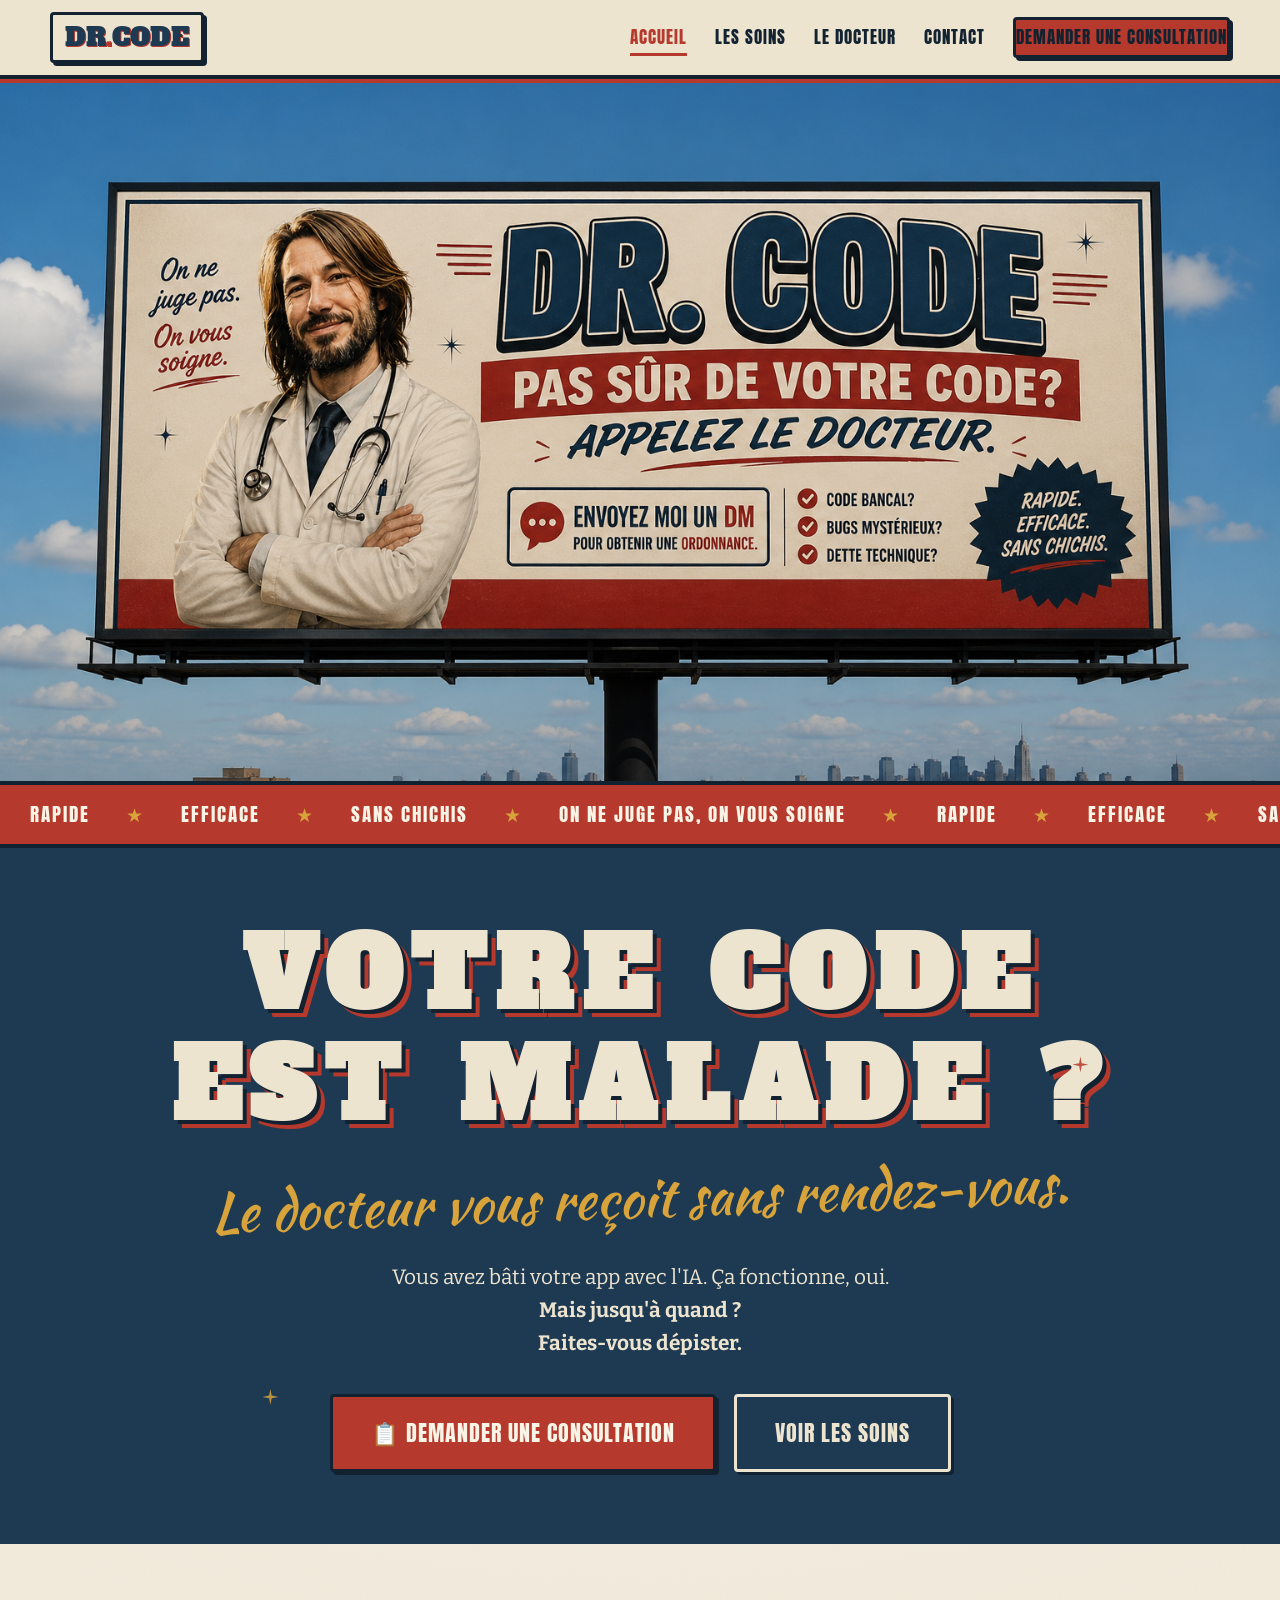
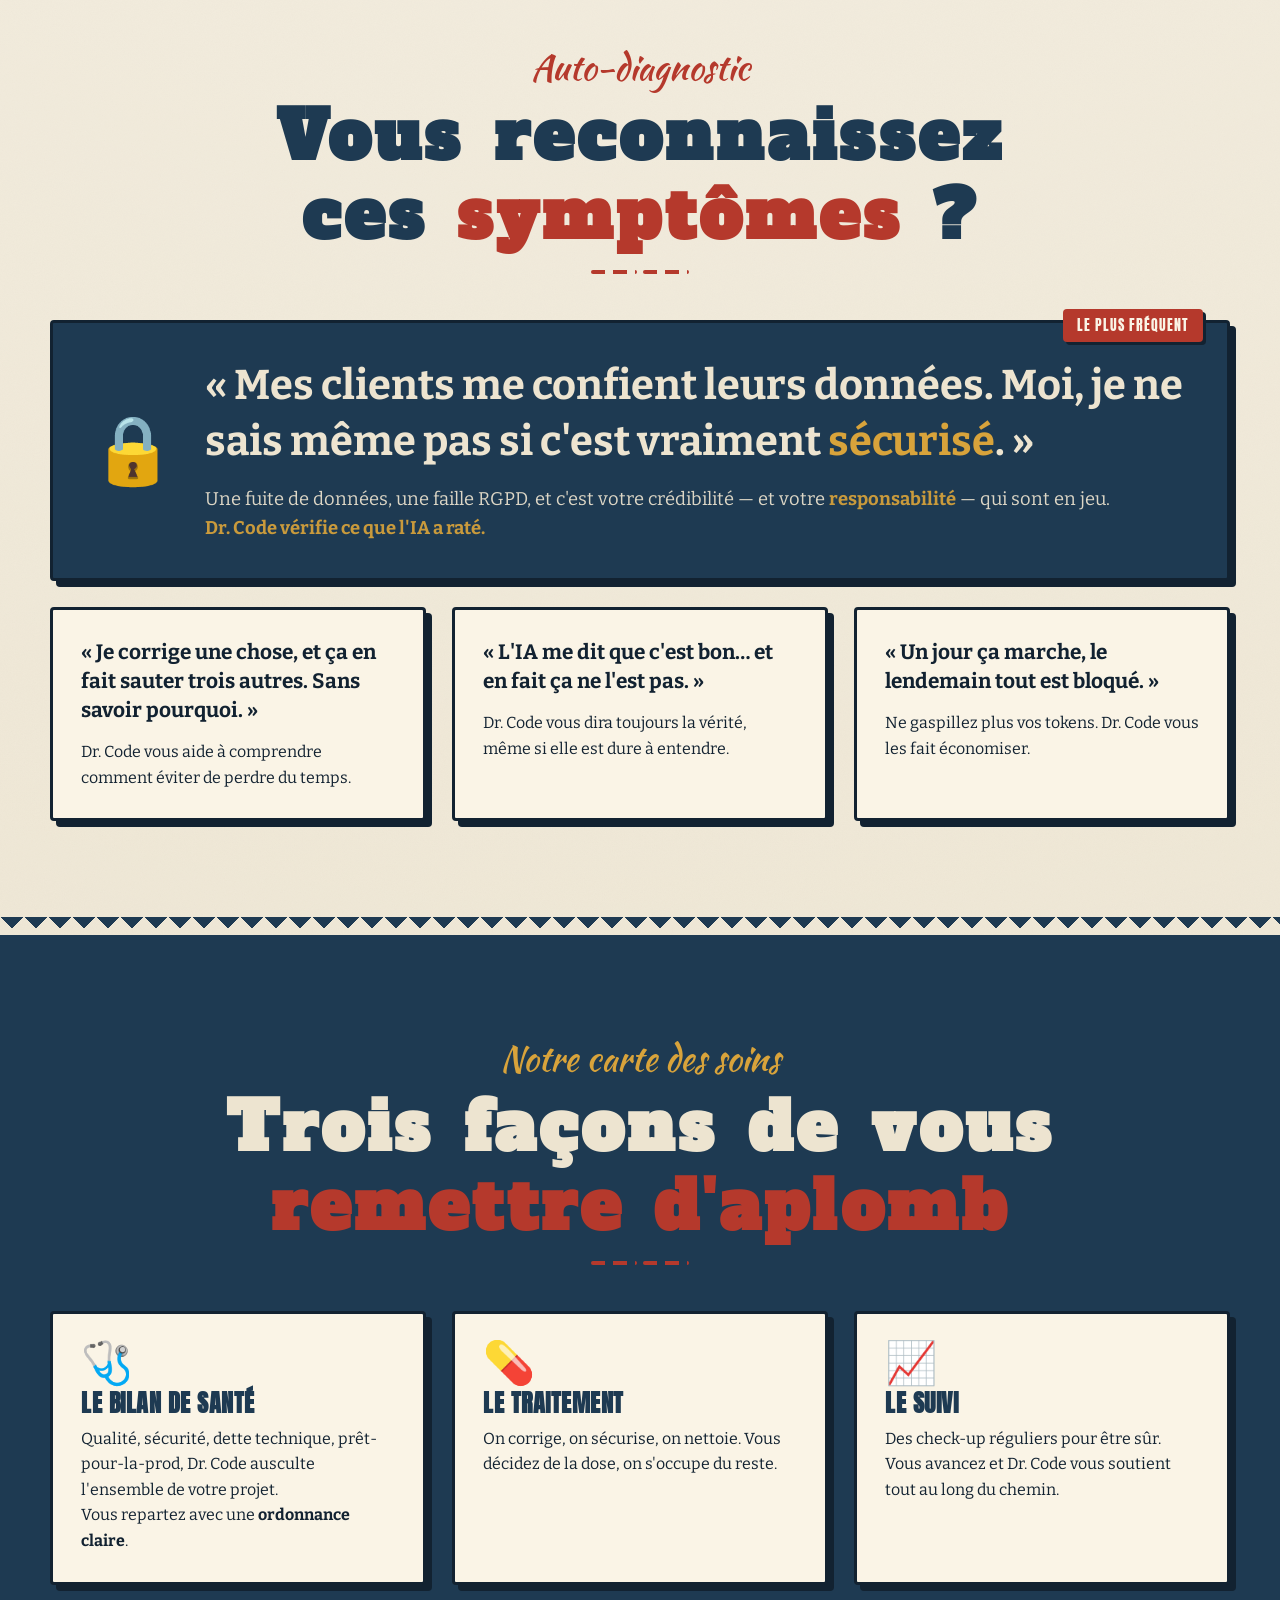
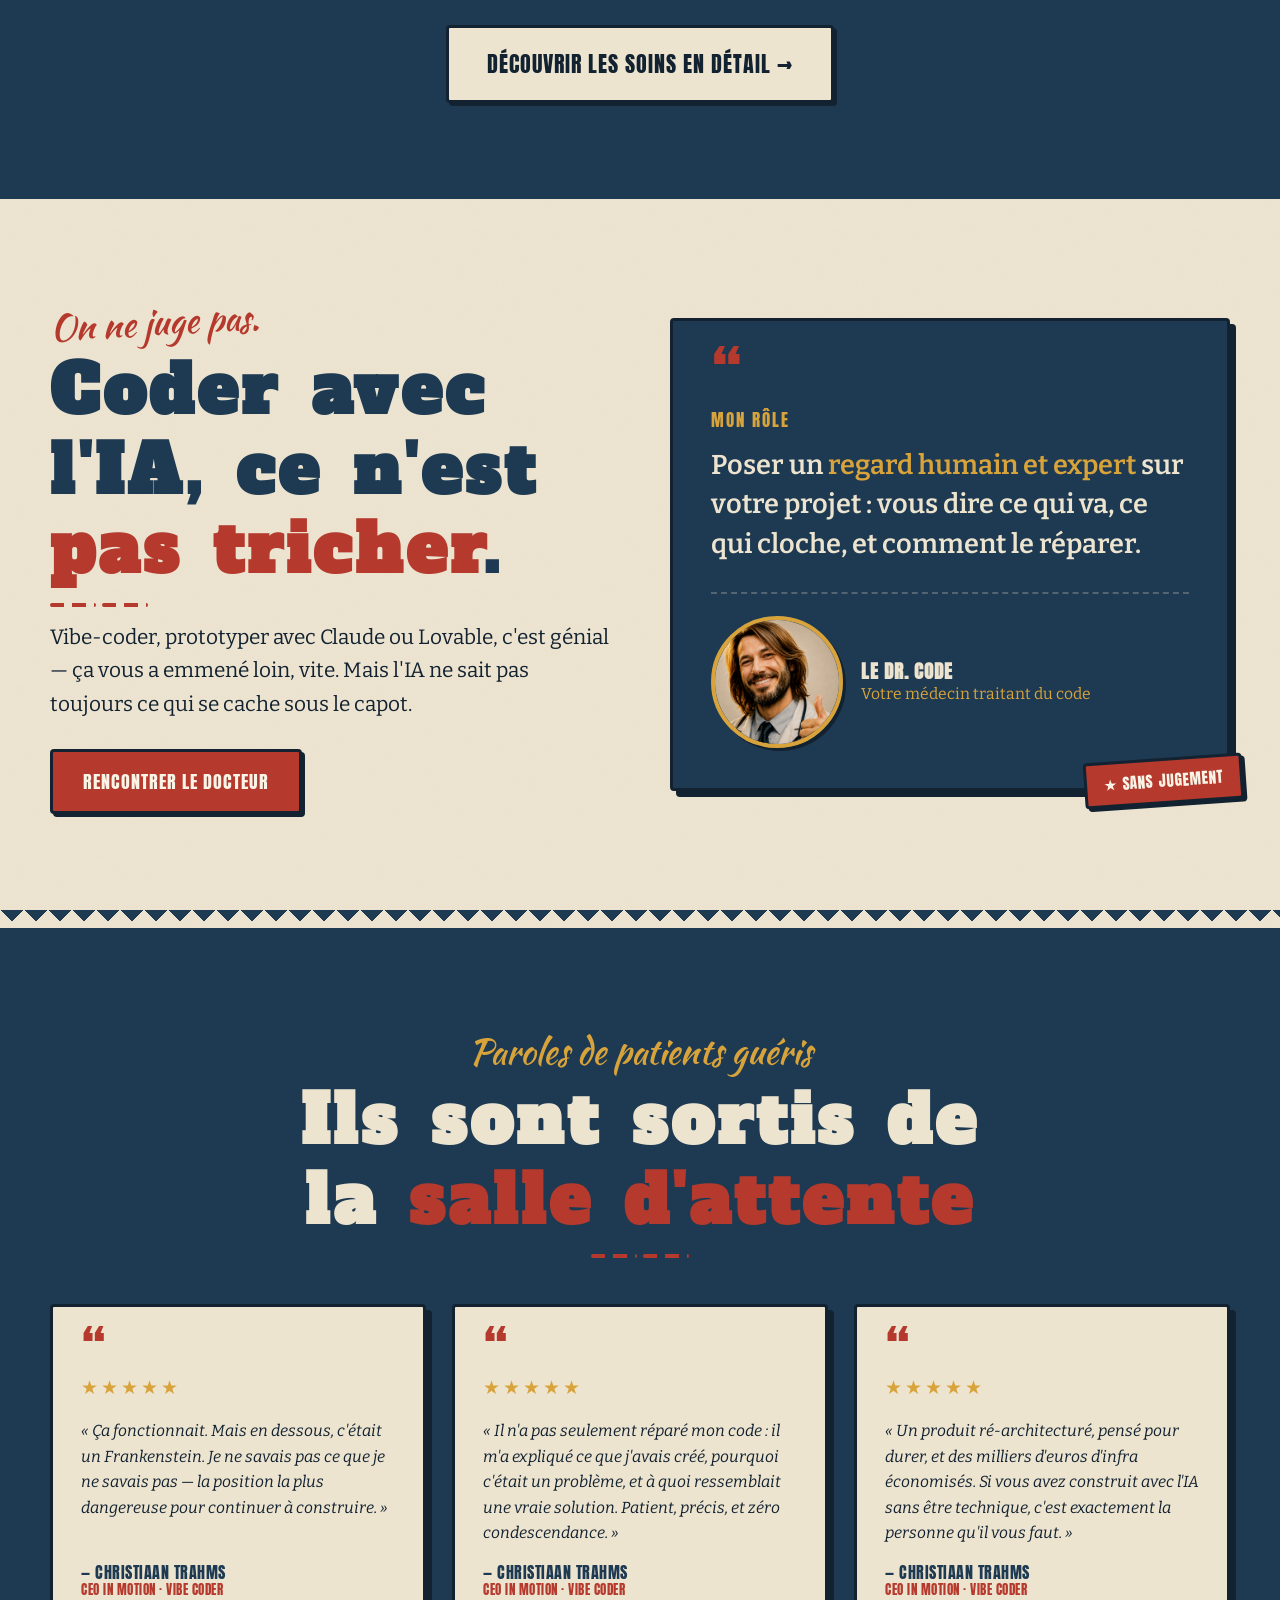
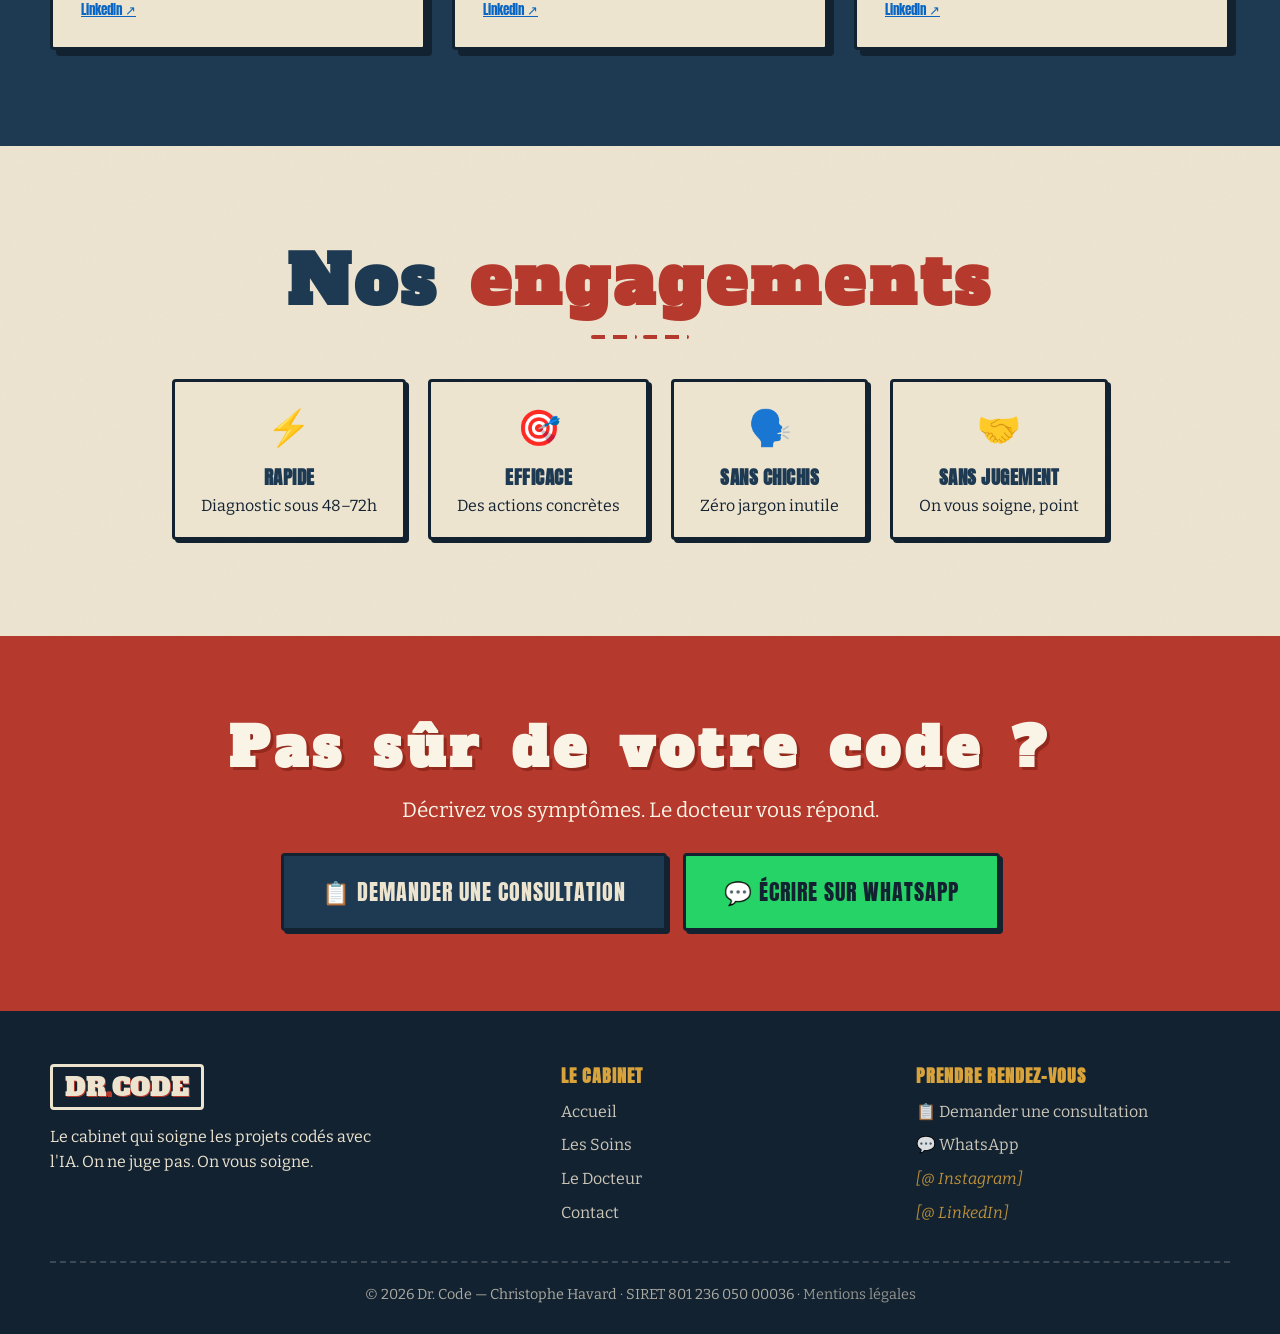
==== website/index.html @ aba24a83 "Wire contact form to n8n webhook, standardize CTA wording - Form now POSTs to n8n webhook (email han" ====
<!DOCTYPE html>
<html lang="fr">
<head>
  <meta charset="UTF-8">
  <meta name="viewport" content="width=device-width, initial-scale=1.0">
  <title>Dr. Code — Pas sûr de votre code ? Appelez le docteur.</title>
  <meta name="description" content="Vous avez codé votre projet avec l'IA et vous doutez ? Dr. Code diagnostique, soigne et sécurise votre code. Rapide. Efficace. Sans chichis.">
  <link rel="preconnect" href="https://fonts.googleapis.com">
  <link rel="preconnect" href="https://fonts.gstatic.com" crossorigin>
  <link href="https://fonts.googleapis.com/css2?family=Alfa+Slab+One&family=Anton&family=Bitter:ital,wght@0,400;0,600;0,700;1,400&family=Kaushan+Script&display=swap" rel="stylesheet">
  <link rel="stylesheet" href="css/styles.css">
  <link rel="icon" href="data:image/svg+xml,%3Csvg xmlns='http://www.w3.org/2000/svg' viewBox='0 0 100 100'%3E%3Crect width='100' height='100' fill='%231E3A52'/%3E%3Ctext x='50' y='72' font-size='62' text-anchor='middle' fill='%23D8A33B' font-family='Georgia' font-weight='bold'%3E%2B%3C/text%3E%3C/svg%3E">
</head>
<body>

  <!-- ============ NAV ============ -->
  <nav class="nav">
    <div class="wrap nav__inner">
      <a href="index.html" class="brand">
        <span class="brand__mark">DR<span class="brand__plus">.</span>CODE</span>
      </a>
      <ul class="nav__links">
        <li><a href="index.html" class="active">Accueil</a></li>
        <li><a href="soins.html">Les Soins</a></li>
        <li><a href="docteur.html">Le Docteur</a></li>
        <li><a href="contact.html">Contact</a></li>
        <li><a href="contact.html" class="btn nav__cta">Demander une consultation</a></li>
      </ul>
      <button class="nav__burger" aria-label="Menu"><span></span><span></span><span></span></button>
    </div>
  </nav>

  <!-- ============ HERO ============ -->
  <header class="hero">
    <div class="hero-scene">
      <img src="assets/img/billboard-scene.png" alt="Dr. Code — Pas sûr de votre code ? Appelez le docteur." width="1536" height="1024">
    </div>
    <div class="hero-band">
      <div class="marquee">
        <span>RAPIDE <span class="dot">★</span> EFFICACE <span class="dot">★</span> SANS CHICHIS <span class="dot">★</span> ON NE JUGE PAS, ON VOUS SOIGNE <span class="dot">★</span> RAPIDE <span class="dot">★</span> EFFICACE <span class="dot">★</span> SANS CHICHIS <span class="dot">★</span> ON NE JUGE PAS, ON VOUS SOIGNE <span class="dot">★</span></span>
      </div>
    </div>
    <div class="hero-intro wrap">
      <span class="sparkle" style="top:18%;left:8%"></span>
      <span class="sparkle red sm" style="top:30%;right:12%"></span>
      <span class="sparkle gold sm" style="bottom:20%;left:18%"></span>
      <h1>VOTRE CODE EST MALADE&nbsp;?</h1>
      <span class="sub">Le docteur vous reçoit sans rendez-vous.</span>
      <p class="lead" style="margin:24px auto 0;color:var(--cream)">Vous avez bâti votre app avec l'IA. Ça fonctionne, oui.<br><strong>Mais jusqu'à quand ?<br> Faites-vous dépister.</strong></p>
      <div class="hero-cta">
        <a href="contact.html" class="btn btn--lg">📋 Demander une consultation</a>
        <a href="soins.html" class="btn btn--lg btn--navy" style="border-color:var(--cream)">Voir les soins</a>
      </div>
    </div>
  </header>

  <!-- ============ SYMPTÔMES ============ -->
  <section>
    <div class="wrap" style="text-align:center">
      <span class="eyebrow reveal">Auto-diagnostic</span>
      <h2 class="section-title reveal">Vous reconnaissez ces <span class="hl">symptômes</span>&nbsp;?</h2>
      <div class="flourish center reveal"></div>
      <div class="symptom-feature reveal" style="margin-top:46px;text-align:left">
        <span class="stamp">Le plus fréquent</span>
        <div class="ic">🔒</div>
        <div>
          <div class="symptom-feature__quote">« Mes clients me confient leurs données. Moi, je ne sais même pas si c'est vraiment <span class="hl">sécurisé</span>. »</div>
          <p>Une fuite de données, une faille RGPD, et c'est votre crédibilité — et votre <strong>responsabilité</strong> — qui sont en jeu.<br><strong>Dr. Code vérifie ce que l'IA a raté.</strong></p>
        </div>
      </div>

      <div class="grid grid-3" style="margin-top:26px;text-align:left">
        <div class="card reveal">
          <p class="symptom-quote">« Je corrige une chose, et ça en fait sauter trois autres. Sans savoir pourquoi. »</p>
          <p class="symptom-conseq">Dr. Code vous aide à comprendre comment éviter de perdre du temps.</p>
        </div>
        <div class="card reveal">
          <p class="symptom-quote">« L'IA me dit que c'est bon… et en fait ça ne l'est pas. »</p>
          <p class="symptom-conseq">Dr. Code vous dira toujours la vérité, même si elle est dure à entendre.</p>
        </div>
        <div class="card reveal">
          <p class="symptom-quote">« Un jour ça marche, le lendemain tout est bloqué. »</p>
          <p class="symptom-conseq">Ne gaspillez plus vos tokens. Dr. Code vous les fait économiser.</p>
        </div>
      </div>
    </div>
  </section>

  <div class="zigzag"></div>

  <!-- ============ APERÇU DES SOINS ============ -->
  <section class="section--navy">
    <div class="wrap">
      <div style="text-align:center">
        <span class="eyebrow reveal" style="color:var(--gold)">Notre carte des soins</span>
        <h2 class="section-title reveal">Trois façons de vous <span class="hl">remettre d'aplomb</span></h2>
        <div class="flourish center reveal"></div>
      </div>
      <div class="grid grid-3" style="margin-top:46px">
        <div class="card reveal">
          <div class="card__num">🩺</div>
          <h3>Le bilan de santé</h3>
          <p>Qualité, sécurité, dette technique, prêt-pour-la-prod, Dr. Code ausculte l'ensemble de votre projet.<br> Vous repartez avec une <strong>ordonnance claire</strong>.</p>
        </div>
        <div class="card reveal">
          <div class="card__num">💊</div>
          <h3>Le traitement</h3>
          <p>On corrige, on sécurise, on nettoie. Vous décidez de la dose, on s'occupe du reste.</p>
        </div>
        <div class="card reveal">
          <div class="card__num">📈</div>
          <h3>Le suivi</h3>
          <p>Des check-up réguliers pour être sûr. Vous avancez et Dr. Code vous soutient tout au long du chemin.</p>
        </div>
      </div>
      <div style="text-align:center;margin-top:40px">
        <a href="soins.html" class="btn btn--lg btn--ghost reveal">Découvrir les soins en détail →</a>
      </div>
    </div>
  </section>

  <!-- ============ POURQUOI ============ -->
  <section>
    <div class="wrap grid grid-2" style="align-items:center;gap:60px">
      <div class="reveal">
        <span class="eyebrow">On ne juge pas.</span>
        <h2 class="section-title">Coder avec l'IA, ce n'est <span class="hl">pas tricher</span>.</h2>
        <div class="flourish"></div>
        <p class="lead" style="margin-bottom:18px">Vibe-coder, prototyper avec Claude ou Lovable, c'est génial — ça vous a emmené loin, vite. Mais l'IA ne sait pas toujours ce qui se cache sous le capot.</p>
        <div style="margin-top:28px">
          <a href="docteur.html" class="btn">Rencontrer le docteur</a>
        </div>
      </div>
      <div class="reveal">
        <div class="role-card">
          <span class="label">Mon rôle</span>
          <p>Poser un <span class="gold">regard humain et expert</span> sur votre projet : vous dire ce qui va, ce qui cloche, et comment le réparer.</p>
          <div class="role-card__sign">
            <img class="role-card__avatar" src="assets/img/docteur-avatar.png" alt="Le Dr. Code">
            <div class="who">
              <strong>Le Dr. Code</strong>
              <span>Votre médecin traitant du code</span>
            </div>
          </div>
          <span class="stamp">★ Sans jugement</span>
        </div>
      </div>
    </div>
  </section>

  <div class="zigzag"></div>

  <!-- ============ TÉMOIGNAGES ============ -->
  <section class="section--navy">
    <div class="wrap">
      <div style="text-align:center">
        <span class="eyebrow reveal" style="color:var(--gold)">Paroles de patients guéris</span>
        <h2 class="section-title reveal">Ils sont sortis de la <span class="hl">salle d'attente</span></h2>
        <div class="flourish center reveal"></div>
      </div>
      <div class="grid grid-3" style="margin-top:46px">
        <div class="quote-card reveal">
          <div class="stars">★★★★★</div>
          <p>« Ça fonctionnait. Mais en dessous, c'était un Frankenstein. Je ne savais pas ce que je ne savais pas — la position la plus dangereuse pour continuer à construire. »</p>
          <div class="who">— Christiaan Trahms<span>CEO in motion · Vibe Coder</span><a class="li" href="https://www.linkedin.com/in/christiaantrahms/" target="_blank" rel="noopener">LinkedIn ↗</a></div>
        </div>
        <div class="quote-card reveal">
          <div class="stars">★★★★★</div>
          <p>« Il n'a pas seulement réparé mon code : il m'a expliqué ce que j'avais créé, pourquoi c'était un problème, et à quoi ressemblait une vraie solution. Patient, précis, et zéro condescendance. »</p>
          <div class="who">— Christiaan Trahms<span>CEO in motion · Vibe Coder</span><a class="li" href="https://www.linkedin.com/in/christiaantrahms/" target="_blank" rel="noopener">LinkedIn ↗</a></div>
        </div>
        <div class="quote-card reveal">
          <div class="stars">★★★★★</div>
          <p>« Un produit ré-architecturé, pensé pour durer, et des milliers d'euros d'infra économisés. Si vous avez construit avec l'IA sans être technique, c'est exactement la personne qu'il vous faut. »</p>
          <div class="who">— Christiaan Trahms<span>CEO in motion · Vibe Coder</span><a class="li" href="https://www.linkedin.com/in/christiaantrahms/" target="_blank" rel="noopener">LinkedIn ↗</a></div>
        </div>
      </div>
    </div>
  </section>

  <!-- ============ GARANTIES ============ -->
  <section>
    <div class="wrap" style="text-align:center">
      <h2 class="section-title reveal">Nos <span class="hl">engagements</span></h2>
      <div class="flourish center reveal"></div>
      <div class="guarantees reveal" style="margin-top:40px">
        <div class="guarantee"><div class="ic">⚡</div><strong>Rapide</strong><p>Diagnostic sous 48–72h</p></div>
        <div class="guarantee"><div class="ic">🎯</div><strong>Efficace</strong><p>Des actions concrètes</p></div>
        <div class="guarantee"><div class="ic">🗣️</div><strong>Sans chichis</strong><p>Zéro jargon inutile</p></div>
        <div class="guarantee"><div class="ic">🤝</div><strong>Sans jugement</strong><p>On vous soigne, point</p></div>
      </div>
    </div>
  </section>

  <!-- ============ CTA STRIP ============ -->
  <section class="cta-strip">
    <div class="wrap">
      <h2 class="reveal">Pas sûr de votre code&nbsp;?</h2>
      <p class="lead reveal" style="margin:14px auto 0">Décrivez vos symptômes. Le docteur vous répond.</p>
      <div class="btns reveal">
        <a href="contact.html" class="btn btn--lg btn--navy">📋 Demander une consultation</a>
        <a href="contact.html" class="btn btn--lg btn--wa">💬 Écrire sur WhatsApp</a>
      </div>
    </div>
  </section>

  <!-- ============ FOOTER ============ -->
  <footer class="footer">
    <div class="wrap">
      <div class="footer__grid">
        <div>
          <span class="brand__mark">DR<span class="brand__plus">.</span>CODE</span>
          <p style="margin-top:16px;max-width:34ch">Le cabinet qui soigne les projets codés avec l'IA. On ne juge pas. On vous soigne.</p>
        </div>
        <div>
          <h4>Le cabinet</h4>
          <div class="footer__links">
            <a href="index.html">Accueil</a>
            <a href="soins.html">Les Soins</a>
            <a href="docteur.html">Le Docteur</a>
            <a href="contact.html">Contact</a>
          </div>
        </div>
        <div>
          <h4>Prendre rendez-vous</h4>
          <div class="footer__links">
            <a href="contact.html">📋 Demander une consultation</a>
            <a href="https://wa.me/33658323806" target="_blank" rel="noopener" data-wa-footer>💬 WhatsApp</a>
            <a href="#" class="placeholder">[@ Instagram]</a>
            <a href="#" class="placeholder">[@ LinkedIn]</a>
          </div>
        </div>
      </div>
      <div class="footer__bottom">
        © <span data-year>2026</span> Dr. Code — Christophe Havard · SIRET 801 236 050 00036 · <a href="mentions-legales.html">Mentions légales</a>
      </div>
    </div>
  </footer>

  <script src="js/main.js"></script>
</body>
</html>
---- website/css/styles.css ----
/* =========================================================================
   DR. CODE — Design System
   Univers : billboard américain années 50, rétro/kitsch totalement assumé.
   ========================================================================= */

/* ---- Fonts (Google Fonts loaded in <head>) ----
   Alfa Slab One  -> grands titres "sign painter"
   Anton          -> bandeaux / labels condensés en capitales
   Yellowtail     -> accents manuscrits script
   Bitter         -> corps de texte slab serif vintage
*/

/* =========================== TOKENS ===================================== */
:root {
  /* Palette extraite du billboard */
  --cream:        #EDE4D0;
  --cream-deep:   #E2D6BC;
  --paper-line:   #d8c9a8;
  --navy:         #1E3A52;
  --navy-deep:    #15293a;
  --navy-ink:     #122231;
  --red:          #B5392C;
  --red-deep:     #93281d;
  --gold:         #D8A33B;  /* accent kitsch supplémentaire */
  --frame:        #14171c;  /* cadre du panneau */
  --white-warm:   #faf4e6;

  /* Typo */
  --font-display: 'Alfa Slab One', Georgia, serif;
  --font-condensed: 'Anton', 'Arial Narrow', sans-serif;
  --font-script: 'Kaushan Script', cursive;
  --font-body: 'Bitter', Georgia, serif;

  /* Ombres dures (hard offset, pas de flou) */
  --shadow-hard: 6px 6px 0 var(--navy-ink);
  --shadow-hard-red: 6px 6px 0 var(--red-deep);
  --shadow-hard-sm: 3px 3px 0 var(--navy-ink);
  --shadow-text: 3px 3px 0 rgba(18,34,49,.35);

  /* Layout */
  --maxw: 1180px;
  --radius: 4px;
  --border: 3px solid var(--navy-ink);
}

/* =========================== RESET ===================================== */
*, *::before, *::after { box-sizing: border-box; }
* { margin: 0; padding: 0; }
html { scroll-behavior: smooth; -webkit-text-size-adjust: 100%; }

body {
  font-family: var(--font-body);
  color: var(--navy-ink);
  background-color: var(--cream);
  line-height: 1.6;
  overflow-x: hidden;
  /* Texture papier : grain + fines lignes + halo */
  background-image:
    radial-gradient(circle at 50% 0%, rgba(255,255,255,.5), transparent 55%),
    url("data:image/svg+xml,%3Csvg xmlns='http://www.w3.org/2000/svg' width='180' height='180'%3E%3Cfilter id='n'%3E%3CfeTurbulence type='fractalNoise' baseFrequency='0.9' numOctaves='2' stitchTiles='stitch'/%3E%3CfeColorMatrix type='saturate' values='0'/%3E%3C/filter%3E%3Crect width='100%25' height='100%25' filter='url(%23n)' opacity='0.05'/%3E%3C/svg%3E");
}

img { max-width: 100%; display: block; }
a { color: inherit; text-decoration: none; }
ul { list-style: none; }

/* ====================== TYPO GLOBALE =================================== */
h1, h2, h3, h4 { line-height: 1.02; text-wrap: balance; }

.eyebrow {
  font-family: var(--font-script);
  color: var(--red);
  font-size: clamp(1.5rem, 3.2vw, 2.2rem);
  font-weight: 400;
  line-height: 1.5;
  transform: rotate(-3deg);
  display: inline-block;
  padding: 2px 0;
}

.section-title {
  font-family: var(--font-display);
  color: var(--navy);
  font-size: clamp(2.2rem, 6vw, 4.2rem);
  letter-spacing: 0.06em;
  word-spacing: 0.1em;
  line-height: 1.18;
}
.section-title .hl { color: var(--red); }

.lead { font-size: clamp(1.05rem, 2vw, 1.3rem); max-width: 60ch; }

/* Trait de soulignement répété (façon billboard) */
.flourish {
  display: flex; gap: 6px; align-items: center; margin: 14px 0;
}
.flourish::before, .flourish::after {
  content: ""; height: 4px; width: 46px; border-radius: 4px;
  background: repeating-linear-gradient(90deg, var(--red) 0 14px, transparent 14px 22px);
}
.flourish.center { justify-content: center; }

/* =========================== LAYOUT ==================================== */
.wrap { width: min(100% - 40px, var(--maxw)); margin-inline: auto; }
section { padding: clamp(50px, 8vw, 96px) 0; position: relative; }
.section--navy { background: var(--navy); color: var(--cream); }
.section--navy .section-title { color: var(--cream); }
.section--red { background: var(--red); color: var(--white-warm); }

/* Bandeau dentelé en haut/bas de section (zigzag) */
.zigzag {
  height: 18px;
  background:
    linear-gradient(135deg, var(--navy) 25%, transparent 25%) -12px 0,
    linear-gradient(225deg, var(--navy) 25%, transparent 25%) -12px 0;
  background-size: 24px 24px;
  background-color: transparent;
}

/* =========================== STARS / SPARKLES ========================== */
.sparkle {
  position: absolute; width: 26px; height: 26px; pointer-events: none;
  background: var(--navy);
  clip-path: polygon(50% 0, 58% 42%, 100% 50%, 58% 58%, 50% 100%, 42% 58%, 0 50%, 42% 42%);
  opacity: .85;
  animation: twinkle 3.5s ease-in-out infinite;
}
.sparkle.red { background: var(--red); }
.sparkle.gold { background: var(--gold); }
.sparkle.sm { width: 16px; height: 16px; }
@keyframes twinkle {
  0%, 100% { transform: scale(1) rotate(0deg); opacity: .85; }
  50% { transform: scale(.55) rotate(45deg); opacity: .35; }
}

/* =========================== BUTTONS =================================== */
.btn {
  font-family: var(--font-condensed);
  text-transform: uppercase;
  letter-spacing: 1px;
  font-size: 1.15rem;
  display: inline-flex; align-items: center; gap: 10px;
  padding: 15px 30px;
  border: var(--border);
  border-radius: var(--radius);
  cursor: pointer;
  transition: transform .08s ease, box-shadow .08s ease;
  box-shadow: var(--shadow-hard-sm);
  background: var(--red); color: var(--white-warm);
}
.btn:hover { transform: translate(-2px, -2px); box-shadow: 6px 6px 0 var(--navy-ink); }
.btn:active { transform: translate(3px, 3px); box-shadow: 0 0 0 var(--navy-ink); }
.btn--navy { background: var(--navy); color: var(--cream); }
.btn--ghost { background: var(--cream); color: var(--navy-ink); }
.btn--wa { background: #25D366; color: var(--navy-ink); border-color: var(--navy-ink); }
.btn--lg { font-size: 1.4rem; padding: 18px 38px; }
.btn .ic { width: 1.2em; height: 1.2em; }

/* =========================== STARBURST BADGE =========================== */
.starburst {
  --size: 150px;
  width: var(--size); height: var(--size);
  display: grid; place-content: center; text-align: center;
  background: var(--navy);
  color: var(--cream);
  font-family: var(--font-condensed);
  text-transform: uppercase;
  line-height: 1.15;
  padding: 18px;
  clip-path: polygon(
    100% 50%, 88% 60%, 96% 73%, 81% 76%, 83% 91%, 69% 86%, 64% 100%,
    50% 90%, 36% 100%, 31% 86%, 17% 91%, 19% 76%, 4% 73%, 12% 60%,
    0% 50%, 12% 40%, 4% 27%, 19% 24%, 17% 9%, 31% 14%, 36% 0%,
    50% 10%, 64% 0%, 69% 14%, 83% 9%, 81% 24%, 96% 27%, 88% 40%
  );
  transform: rotate(-8deg);
  animation: pulse-badge 4s ease-in-out infinite;
}
.starburst .big { font-size: 1.6rem; color: var(--gold); display: block; }
.starburst.red { background: var(--red); }
.starburst.red .big { color: var(--white-warm); }
@keyframes pulse-badge {
  0%, 100% { transform: rotate(-8deg) scale(1); }
  50% { transform: rotate(-8deg) scale(1.05); }
}

/* =========================== CARDS ===================================== */
.card {
  background: var(--white-warm);
  color: var(--navy-ink);
  border: var(--border);
  border-radius: var(--radius);
  box-shadow: var(--shadow-hard);
  padding: 28px;
  position: relative;
  transition: transform .15s ease, box-shadow .15s ease;
}
.card p { color: var(--navy-ink); }
.card:hover { transform: translate(-3px, -3px); box-shadow: 9px 9px 0 var(--navy-ink); }
.card__num {
  font-family: var(--font-display);
  font-size: 2.6rem; color: var(--red);
  -webkit-text-stroke: 1px var(--navy-ink);
  line-height: 1;
}
.card h3 { font-family: var(--font-condensed); text-transform: uppercase; font-size: 1.5rem; color: var(--navy); margin: 8px 0 10px; letter-spacing: .5px; }

.grid { display: grid; gap: 26px; }
.grid-2 { grid-template-columns: repeat(2, 1fr); }
.grid-3 { grid-template-columns: repeat(3, 1fr); }
.grid-4 { grid-template-columns: repeat(4, 1fr); }

/* Symptôme mis en avant (sécurité) */
.symptom-feature {
  background: var(--navy);
  color: var(--cream);
  border: var(--border);
  border-radius: var(--radius);
  box-shadow: var(--shadow-hard);
  padding: 34px 38px;
  display: flex;
  gap: 30px;
  align-items: center;
  position: relative;
  transition: transform .15s ease, box-shadow .15s ease;
}
.symptom-feature:hover { transform: translate(-3px, -3px); box-shadow: 9px 9px 0 var(--navy-ink); }
.symptom-feature .ic { font-size: 4.2rem; line-height: 1; flex: 0 0 auto; }
.symptom-feature__quote { font-family: var(--font-body); font-style: normal; font-weight: 700; font-size: clamp(1.6rem, 3.4vw, 2.6rem); color: var(--cream); line-height: 1.35; margin: 0 0 16px; }
.symptom-feature__quote .hl { color: var(--gold); }
.symptom-feature p { color: var(--cream); font-size: 1.15rem; opacity: .92; }
.symptom-feature p strong { color: var(--gold); font-weight: 700; }

/* Carte symptôme : verbatim en avant + conséquence */
.symptom-quote { font-size: 1.3rem; font-weight: 700; color: var(--navy); line-height: 1.4; margin: 0 0 14px; }
.symptom-conseq { color: var(--navy-ink); }
.symptom-feature .stamp {
  position: absolute; top: -14px; right: 24px;
  background: var(--red); color: var(--white-warm);
  font-family: var(--font-condensed); text-transform: uppercase;
  font-size: .85rem; letter-spacing: 1px;
  padding: 6px 14px; border-radius: 4px;
  box-shadow: var(--shadow-hard-sm);
}
@media (max-width: 600px) {
  .symptom-feature { flex-direction: column; text-align: center; padding: 30px 24px; }
}

/* Liste à coches rondes (façon billboard) */
.checklist { display: grid; gap: 14px; }
.checklist li { display: flex; gap: 14px; align-items: flex-start; font-size: 1.1rem; }
.checklist li::before {
  content: "✓"; flex: 0 0 auto;
  width: 28px; height: 28px; border-radius: 50%;
  background: var(--red); color: var(--white-warm);
  display: grid; place-content: center; font-weight: bold; font-family: var(--font-condensed);
  box-shadow: var(--shadow-hard-sm);
}

/* =========================== ROLE / MANIFESTO CARD ===================== */
.role-card {
  background: var(--navy);
  color: var(--cream);
  border: var(--border);
  border-radius: var(--radius);
  box-shadow: var(--shadow-hard);
  padding: 40px 38px;
  position: relative;
}
.role-card::before {
  content: "\201C";
  font-family: var(--font-display);
  font-size: 5rem; color: var(--red);
  line-height: .5; display: block; margin-bottom: 6px;
}
.role-card .label {
  font-family: var(--font-condensed); text-transform: uppercase;
  letter-spacing: 2px; color: var(--gold); font-size: 1.05rem; margin-bottom: 12px; display: block;
}
.role-card p { font-size: clamp(1.3rem, 2.4vw, 1.7rem); line-height: 1.45; font-weight: 600; }
.role-card .gold { color: var(--gold); }
.role-card .stamp {
  position: absolute; right: -16px; bottom: -16px;
  background: var(--red); color: var(--white-warm);
  font-family: var(--font-condensed); text-transform: uppercase; letter-spacing: 1px;
  font-size: .95rem; padding: 8px 16px; border: 3px solid var(--navy-ink);
  border-radius: var(--radius); transform: rotate(-4deg); box-shadow: var(--shadow-hard-sm);
}
.role-card__sign {
  display: flex; align-items: center; gap: 18px;
  margin-top: 28px; padding-top: 22px;
  border-top: 2px dashed rgba(237,228,208,.25);
}
.role-card__avatar {
  flex: 0 0 auto;
  width: 132px; height: 132px; border-radius: 50%;
  object-fit: cover; object-position: center;
  border: 4px solid var(--gold);
  box-shadow: var(--shadow-hard-sm);
}
.role-card__sign .who { line-height: 1.3; }
.role-card__sign .who strong {
  font-family: var(--font-condensed); text-transform: uppercase; letter-spacing: 1px;
  color: var(--cream); font-size: 1.2rem; display: block;
}
.role-card__sign .who span { color: var(--gold); font-size: .98rem; }

/* =========================== NAVBAR ==================================== */
.nav {
  position: sticky; top: 0; z-index: 100;
  background: var(--cream);
  border-bottom: 4px solid var(--navy-ink);
  box-shadow: 0 4px 0 var(--red);
}
.nav__inner { display: flex; align-items: center; justify-content: space-between; gap: 20px; padding: 12px 0; }
.brand { display: flex; align-items: center; gap: 12px; }
.brand__mark {
  font-family: var(--font-display);
  font-size: 1.6rem; color: var(--navy);
  background: var(--cream); border: 3px solid var(--navy-ink);
  padding: 2px 12px; border-radius: var(--radius);
  box-shadow: var(--shadow-hard-sm);
  text-shadow: 1px 1px 0 var(--red);
}
.brand__plus { color: var(--red); }
.nav__links { display: flex; align-items: center; gap: 28px; }
.nav__links a {
  font-family: var(--font-condensed);
  text-transform: uppercase; letter-spacing: 1px; font-size: 1.05rem;
  color: var(--navy-ink); position: relative; padding: 4px 0;
}
.nav__links a::after {
  content: ""; position: absolute; left: 0; bottom: -2px; height: 3px; width: 0;
  background: var(--red); transition: width .2s ease;
}
.nav__links a:hover::after, .nav__links a.active::after { width: 100%; }
.nav__links a.active { color: var(--red); }
.nav__cta { font-size: .95rem; padding: 10px 18px; }
.nav__burger { display: none; background: none; border: none; cursor: pointer; padding: 6px; }
.nav__burger span { display: block; width: 28px; height: 3px; background: var(--navy-ink); margin: 5px 0; transition: .25s; }

/* =========================== HERO ====================================== */
.hero { background: var(--navy); color: var(--cream); padding: 0; overflow: hidden; }
.hero-scene { background: var(--frame); line-height: 0; }
.hero-scene img { width: 100%; max-height: 78vh; object-fit: cover; object-position: center; }
.billboard-frame {
  background: var(--frame);
  padding: clamp(10px, 1.5vw, 18px);
}
.billboard-frame img { width: 100%; border-radius: 2px; }

.hero-band {
  background: var(--red); color: var(--white-warm);
  text-align: center; padding: 14px 0;
  border-top: 4px solid var(--navy-ink); border-bottom: 4px solid var(--navy-ink);
  overflow: hidden; white-space: nowrap;
}
.hero-band .marquee {
  display: inline-block; font-family: var(--font-condensed);
  text-transform: uppercase; letter-spacing: 2px; font-size: 1.2rem;
  animation: scroll-left 24s linear infinite;
}
.hero-band .marquee span { margin: 0 30px; }
.hero-band .marquee .dot { color: var(--gold); }
@keyframes scroll-left { from { transform: translateX(0); } to { transform: translateX(-50%); } }

.hero-intro { text-align: center; padding: clamp(40px, 6vw, 72px) 0; position: relative; }
.hero-intro h1 {
  font-family: var(--font-display);
  font-size: clamp(2.6rem, 8vw, 6rem);
  color: var(--cream);
  text-shadow: 4px 4px 0 var(--navy-ink), 8px 8px 0 var(--red);
  letter-spacing: 0.1em;
  word-spacing: 0.12em;
  line-height: 1.16;
}
.hero-intro .sub { font-family: var(--font-script); color: var(--gold); font-size: clamp(1.9rem, 4.5vw, 3.4rem); line-height: 1.4; transform: rotate(-2deg); display: inline-block; margin-top: 18px; }
.hero-cta { display: flex; gap: 18px; justify-content: center; flex-wrap: wrap; margin-top: 34px; }

/* =========================== PAGE HEADER (sous-pages) ================== */
.page-head { background: var(--navy); color: var(--cream); text-align: center; padding: clamp(48px, 8vw, 90px) 0; position: relative; border-bottom: 5px solid var(--red); }
.page-head h1 { font-family: var(--font-display); font-size: clamp(2.4rem, 7vw, 5rem); color: var(--cream); letter-spacing: 0.1em; word-spacing: 0.12em; line-height: 1.16; text-shadow: 4px 4px 0 var(--navy-ink), 7px 7px 0 var(--red); }
.page-head .eyebrow { color: var(--gold); }

/* =========================== PRICING =================================== */
.price-card {
  background: var(--white-warm); color: var(--navy-ink); border: var(--border); border-radius: var(--radius);
  box-shadow: var(--shadow-hard); padding: 32px; text-align: center; position: relative;
}
.price-card.feature { background: var(--navy); color: var(--cream); transform: scale(1.03); }
.price-card.feature .checklist li { color: var(--cream); }
.price-card.feature .price-amount { color: var(--gold); }
.price-card.feature h3 { color: var(--cream); }
.price-tag {
  position: absolute; top: -18px; left: 50%; transform: translateX(-50%) rotate(-2deg);
  background: var(--red); color: var(--white-warm);
  font-family: var(--font-condensed); text-transform: uppercase; letter-spacing: 1px;
  padding: 6px 18px; border: 3px solid var(--navy-ink); border-radius: var(--radius);
  box-shadow: var(--shadow-hard-sm); white-space: nowrap;
}
.price-card h3 { font-family: var(--font-condensed); text-transform: uppercase; font-size: 1.6rem; color: var(--navy); margin-bottom: 6px; }
.price-amount { font-family: var(--font-display); font-size: 3rem; color: var(--red); line-height: 1; margin: 14px 0; }
.price-amount small { font-family: var(--font-body); font-size: 1rem; color: inherit; display: block; opacity: .7; }

/* =========================== PRESCRIPTION / FORM ======================= */
.prescription {
  background: var(--white-warm);
  border: var(--border); border-radius: var(--radius);
  box-shadow: var(--shadow-hard);
  position: relative;
  overflow: hidden;
}
.prescription__head {
  background: var(--navy); color: var(--cream);
  padding: 20px 28px; display: flex; align-items: center; justify-content: space-between;
  border-bottom: 3px dashed var(--cream);
}
.prescription__head .rx { font-family: var(--font-display); font-size: 2.2rem; color: var(--gold); }
.prescription__head h3 { font-family: var(--font-condensed); text-transform: uppercase; letter-spacing: 1px; }
.prescription__body { padding: 28px; }
.field { margin-bottom: 20px; }
.field label {
  display: block; font-family: var(--font-condensed); text-transform: uppercase;
  letter-spacing: 1px; font-size: 1rem; color: var(--navy); margin-bottom: 6px;
}
.field label .req { color: var(--red); }
.field input, .field select, .field textarea {
  width: 100%; font-family: var(--font-body); font-size: 1rem;
  padding: 13px 14px; background: var(--cream);
  border: 3px solid var(--navy-ink); border-radius: var(--radius); color: var(--navy-ink);
  transition: box-shadow .15s ease, transform .1s ease;
}
.field input:focus, .field select:focus, .field textarea:focus {
  outline: none; box-shadow: var(--shadow-hard-sm); transform: translate(-1px,-1px);
}
.field textarea { resize: vertical; min-height: 120px; }
.field .err { color: var(--red); font-size: .9rem; margin-top: 4px; display: none; font-weight: 600; }
.field.invalid input, .field.invalid select, .field.invalid textarea { border-color: var(--red); }
.field.invalid .err { display: block; }
.form-note { font-size: .9rem; opacity: .75; margin-top: 10px; }
.form-success {
  display: none; text-align: center; padding: 30px;
  background: var(--cream); border: 3px dashed var(--red); border-radius: var(--radius);
}
.form-success.show { display: block; }
.form-success .rx-big { font-family: var(--font-display); font-size: 3rem; color: var(--red); }

/* =========================== TESTIMONIALS ============================== */
.quote-card {
  background: var(--cream); color: var(--navy-ink); border: var(--border); border-radius: var(--radius);
  box-shadow: var(--shadow-hard); padding: 28px; position: relative;
}
.quote-card::before {
  content: "\201C"; font-family: var(--font-display); font-size: 4rem;
  color: var(--red); line-height: .6; display: block;
}
.quote-card p { font-style: italic; margin: 6px 0 16px; }
.quote-card .who { font-family: var(--font-condensed); text-transform: uppercase; color: var(--navy); letter-spacing: .5px; }
.quote-card .stars { color: var(--gold); font-size: 1.2rem; letter-spacing: 3px; margin-bottom: 8px; }
.quote-card { display: flex; flex-direction: column; }
.quote-card p { flex: 1; }
.quote-card .who { line-height: 1.25; }
.quote-card .who span { display: block; color: var(--red); font-size: .82rem; letter-spacing: .5px; }
.quote-card .who .li { text-transform: none; color: #0A66C2; text-decoration: underline; font-size: .82rem; letter-spacing: 0; }

/* =========================== FAQ (accordion) =========================== */
.faq-item { border: var(--border); border-radius: var(--radius); background: var(--white-warm); color: var(--navy-ink); margin-bottom: 16px; box-shadow: var(--shadow-hard-sm); overflow: hidden; }
.faq-q {
  width: 100%; text-align: left; cursor: pointer; background: none; border: none;
  font-family: var(--font-condensed); text-transform: uppercase; letter-spacing: .5px;
  font-size: 1.2rem; color: var(--navy); padding: 20px 24px;
  display: flex; justify-content: space-between; align-items: center; gap: 16px;
}
.faq-q .toggle { color: var(--red); font-size: 1.8rem; line-height: 1; transition: transform .25s ease; flex: 0 0 auto; }
.faq-item.open .faq-q .toggle { transform: rotate(45deg); }
.faq-a { max-height: 0; overflow: hidden; transition: max-height .3s ease; }
.faq-a > div { padding: 0 24px 22px; }
.faq-item.open .faq-a { max-height: 320px; }

/* =========================== PROCESS STEPS ============================= */
.steps { counter-reset: step; display: grid; gap: 26px; }
.step {
  display: grid; grid-template-columns: auto 1fr; gap: 22px; align-items: start;
  background: var(--white-warm); color: var(--navy-ink); border: var(--border); border-radius: var(--radius);
  box-shadow: var(--shadow-hard); padding: 26px;
}
.step__n {
  counter-increment: step;
  font-family: var(--font-display); font-size: 2.4rem; color: var(--cream);
  background: var(--red); width: 64px; height: 64px; border-radius: 50%;
  display: grid; place-content: center; border: 3px solid var(--navy-ink);
  box-shadow: var(--shadow-hard-sm);
}
.step__n::before { content: counter(step); }
.step h3 { font-family: var(--font-condensed); text-transform: uppercase; font-size: 1.4rem; color: var(--navy); margin-bottom: 6px; }

/* =========================== GUARANTEE BADGES ========================== */
.guarantees { display: flex; flex-wrap: wrap; gap: 22px; justify-content: center; }
.guarantee {
  background: var(--cream); border: var(--border); border-radius: var(--radius);
  box-shadow: var(--shadow-hard-sm); padding: 18px 26px; text-align: center; min-width: 180px;
}
.guarantee .ic { font-size: 2.2rem; }
.guarantee strong { font-family: var(--font-condensed); text-transform: uppercase; display: block; color: var(--navy); font-size: 1.2rem; letter-spacing: .5px; margin-top: 6px; }

/* =========================== CTA STRIP ================================= */
.cta-strip { background: var(--red); color: var(--white-warm); text-align: center; padding: clamp(44px, 7vw, 80px) 0; }
.cta-strip h2 { font-family: var(--font-display); font-size: clamp(2rem, 5vw, 3.4rem); letter-spacing: 0.1em; word-spacing: 0.12em; line-height: 1.18; text-shadow: 3px 3px 0 var(--red-deep); }
.cta-strip .btns { display: flex; gap: 16px; justify-content: center; flex-wrap: wrap; margin-top: 26px; }

/* =========================== FOOTER ==================================== */
.footer { background: var(--navy-ink); color: var(--cream); padding: 56px 0 28px; }
.footer__grid { display: grid; grid-template-columns: 1.5fr 1fr 1fr; gap: 40px; margin-bottom: 36px; }
.footer h4 { font-family: var(--font-condensed); text-transform: uppercase; letter-spacing: 1px; color: var(--gold); margin-bottom: 14px; font-size: 1.1rem; }
.footer a { opacity: .85; }
.footer a:hover { opacity: 1; color: var(--gold); }
.footer .brand__mark { background: transparent; color: var(--cream); border-color: var(--cream); }
.footer__links { display: grid; gap: 8px; }
.footer__bottom { border-top: 2px dashed rgba(255,255,255,.25); padding-top: 20px; text-align: center; font-size: .9rem; opacity: .7; }
.placeholder { color: var(--gold); font-style: italic; }

/* =========================== REVEAL ANIMATION ========================== */
.reveal { opacity: 0; transform: translateY(28px); transition: opacity .6s ease, transform .6s ease; }
.reveal.in { opacity: 1; transform: none; }

/* =========================== RESPONSIVE ================================ */
@media (max-width: 900px) {
  .grid-3, .grid-4 { grid-template-columns: repeat(2, 1fr); }
  .footer__grid { grid-template-columns: 1fr 1fr; }
}
@media (max-width: 720px) {
  .nav__links {
    position: fixed; inset: 0 0 0 30%; flex-direction: column; justify-content: center;
    background: var(--navy); padding: 40px; gap: 26px; transform: translateX(100%);
    transition: transform .3s ease; box-shadow: -8px 0 0 var(--navy-ink);
  }
  .nav__links.open { transform: none; }
  .nav__links a { color: var(--cream); font-size: 1.5rem; }
  .nav__cta { display: none; }
  .nav__burger { display: block; }
  .nav__burger.open span:nth-child(1) { transform: translateY(8px) rotate(45deg); }
  .nav__burger.open span:nth-child(2) { opacity: 0; }
  .nav__burger.open span:nth-child(3) { transform: translateY(-8px) rotate(-45deg); }
}
@media (max-width: 600px) {
  .grid-2, .grid-3, .grid-4 { grid-template-columns: 1fr; }
  .footer__grid { grid-template-columns: 1fr; }
  .price-card.feature { transform: none; }
  .step { grid-template-columns: 1fr; }
}
/* Petites apartés / blagues entre parenthèses */
.aside {
  font-style: italic;
  opacity: .7;
}

@media (prefers-reduced-motion: reduce) {
  *, *::before, *::after { animation: none !important; transition: none !important; }
  .reveal { opacity: 1; transform: none; }
}
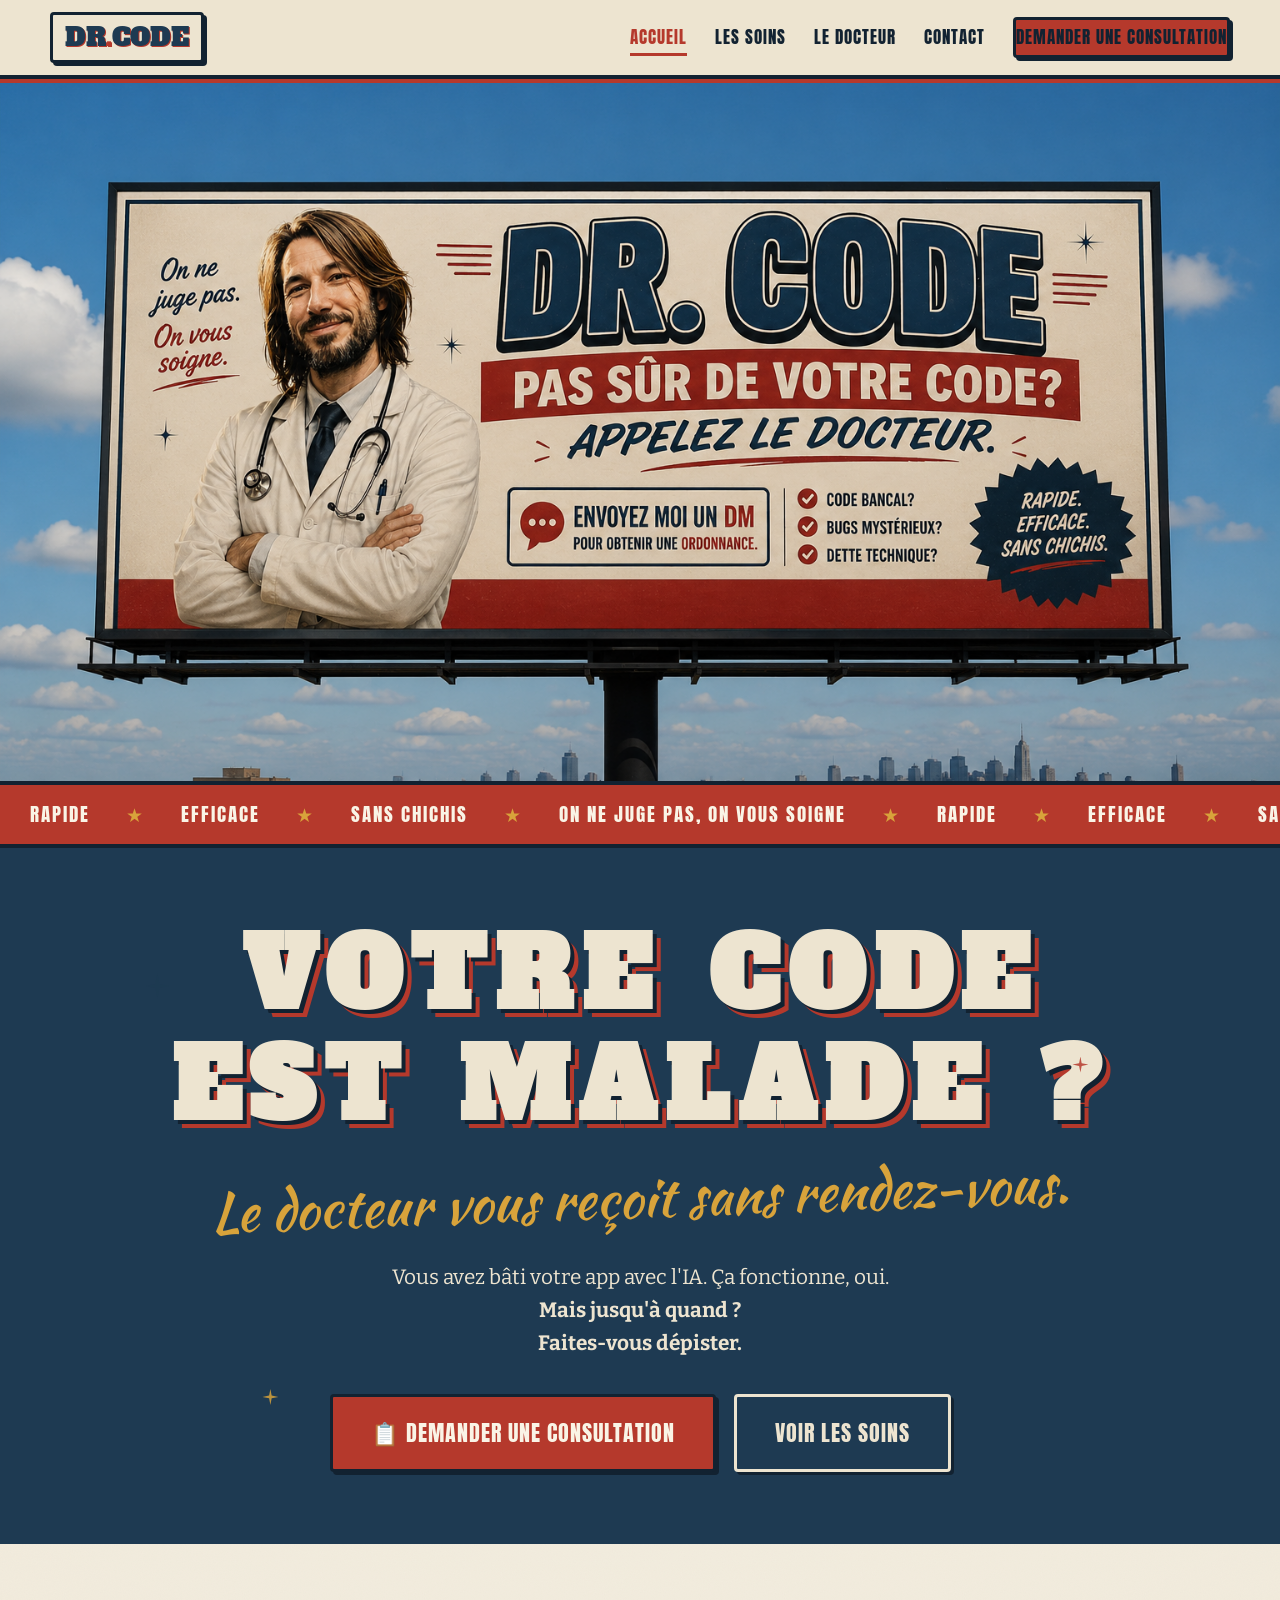
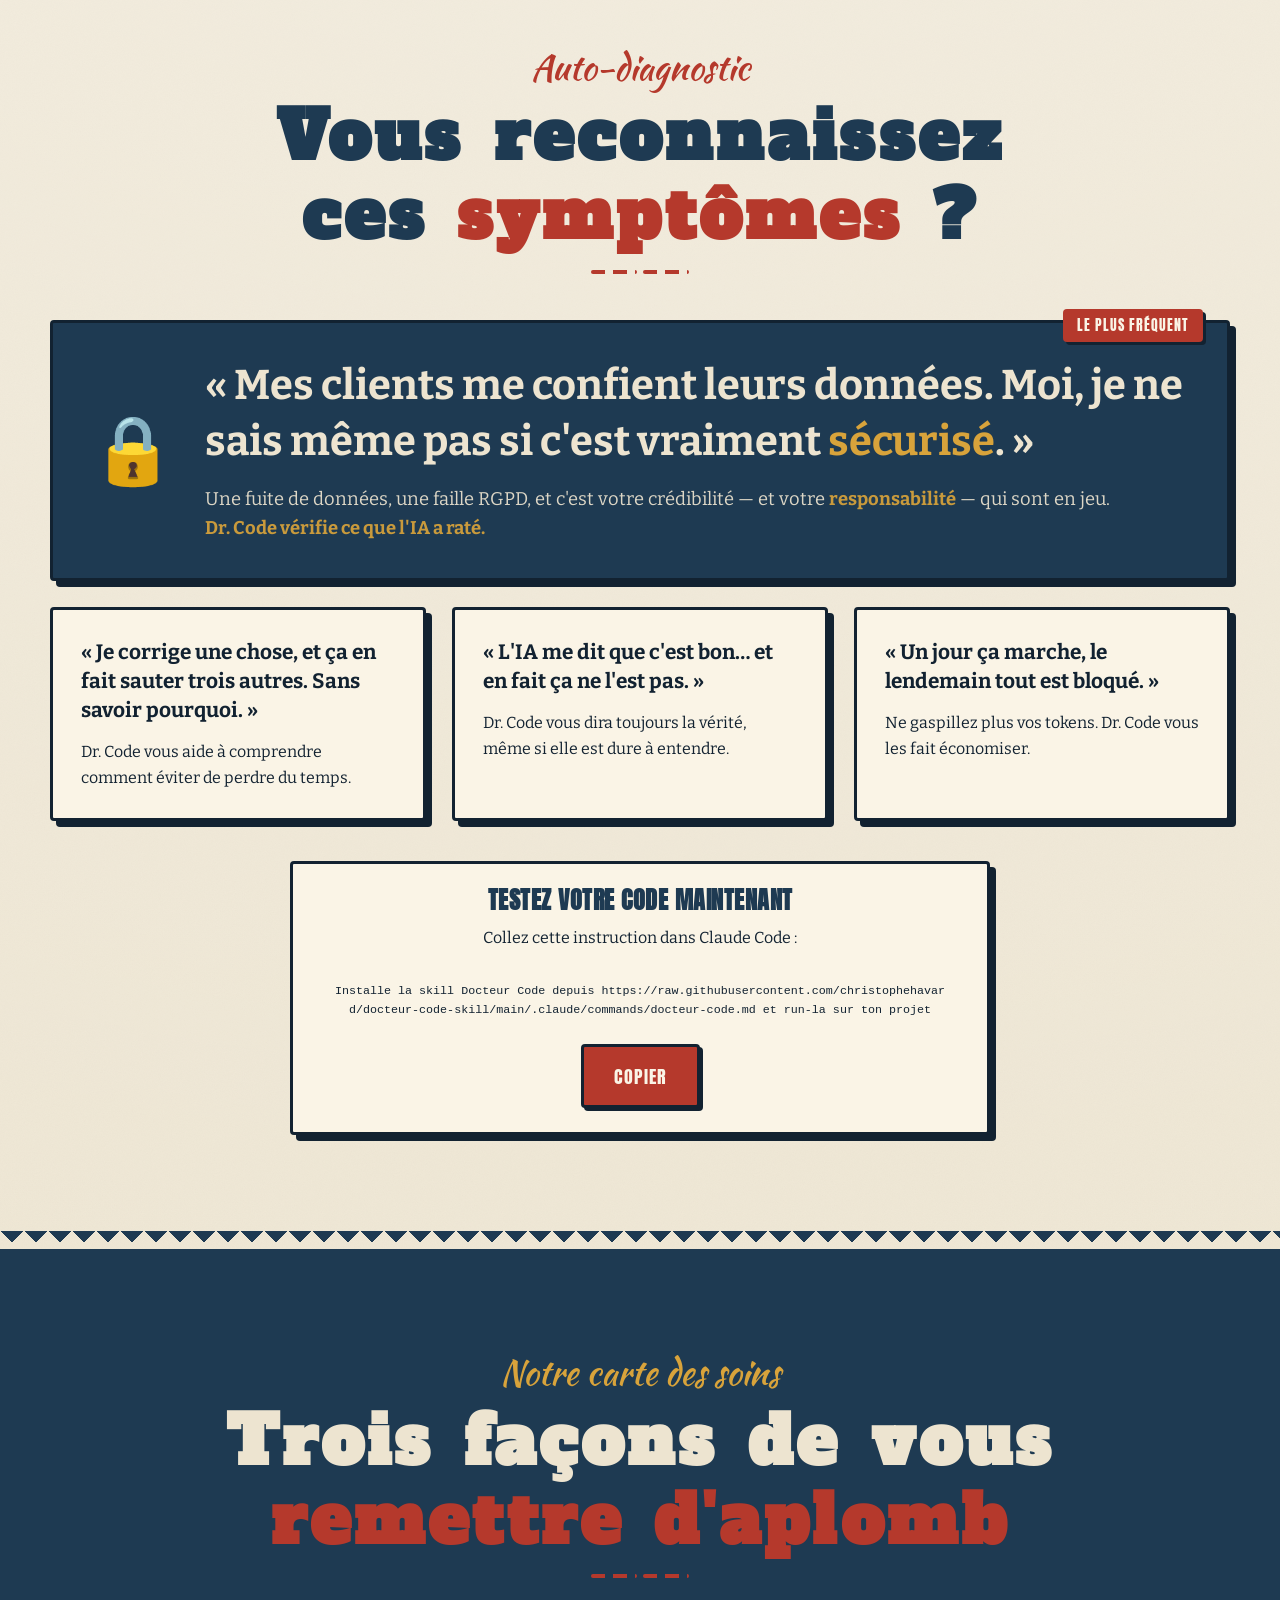
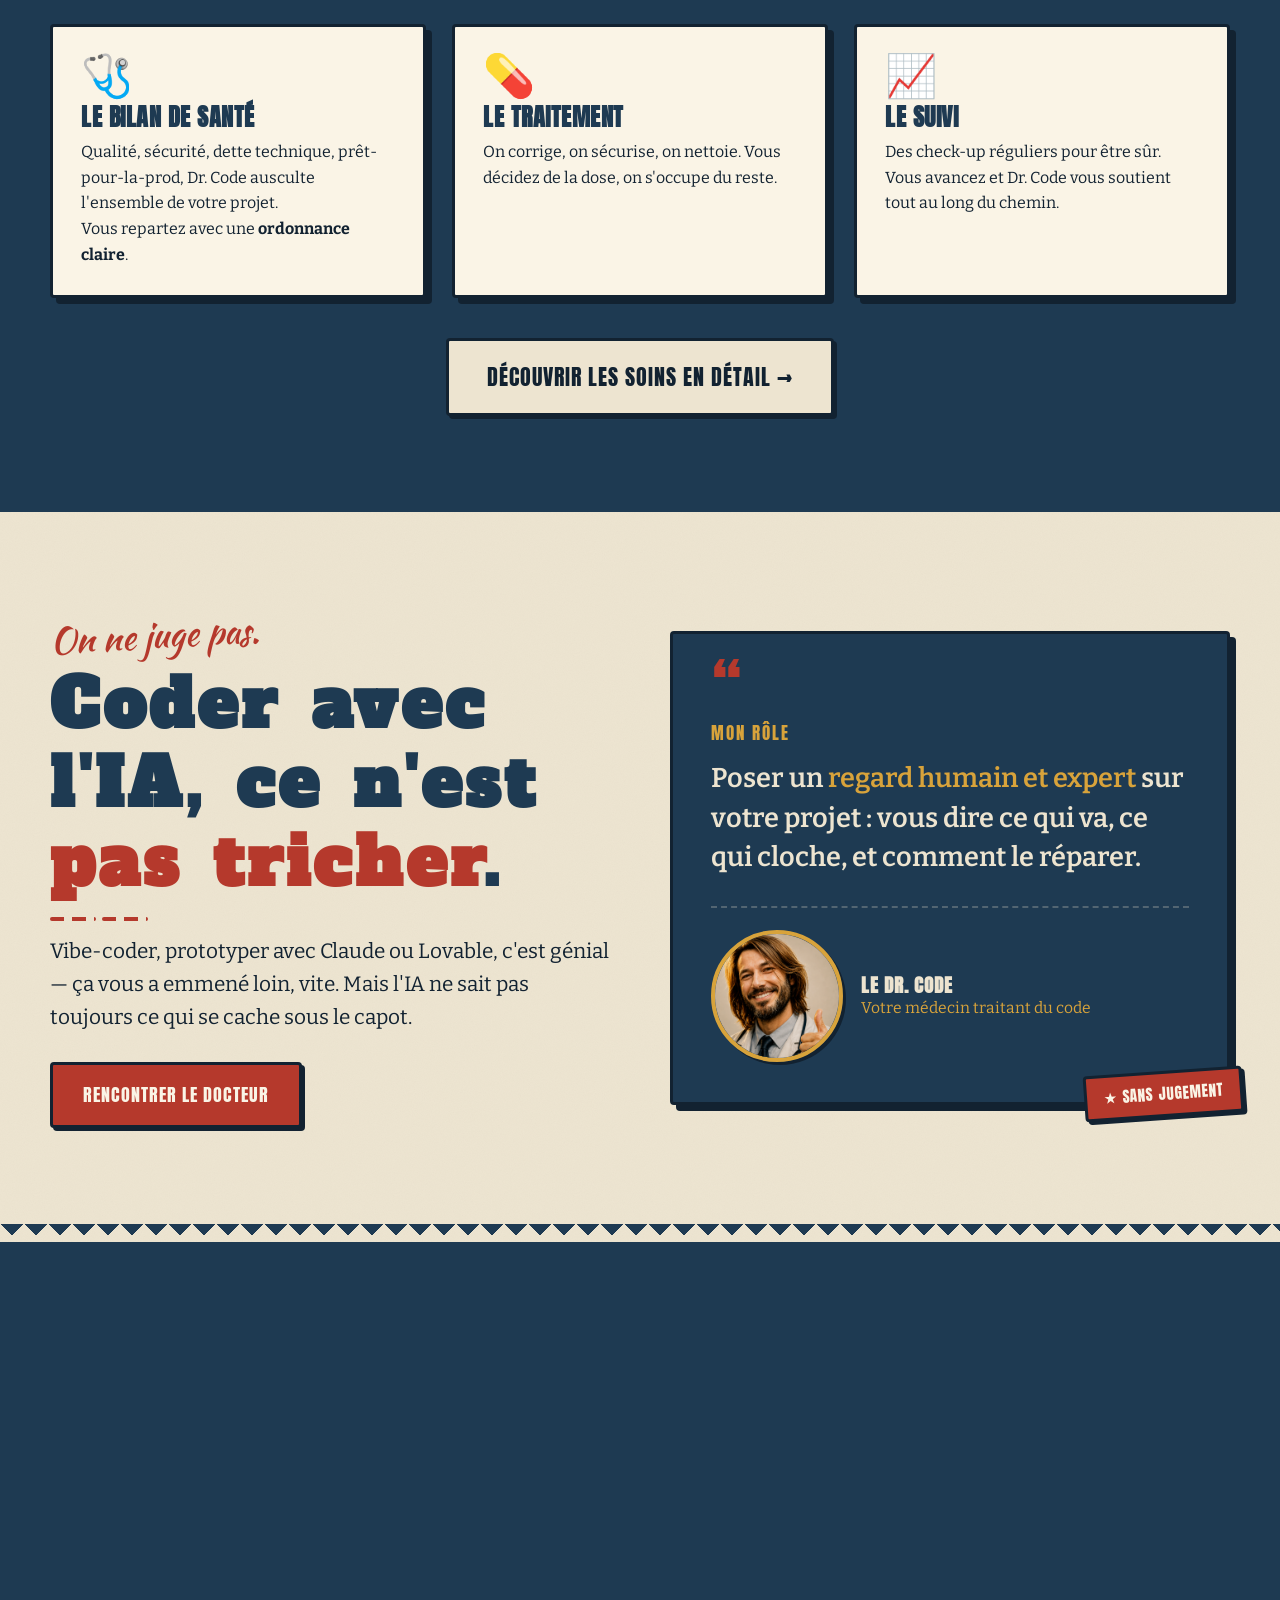
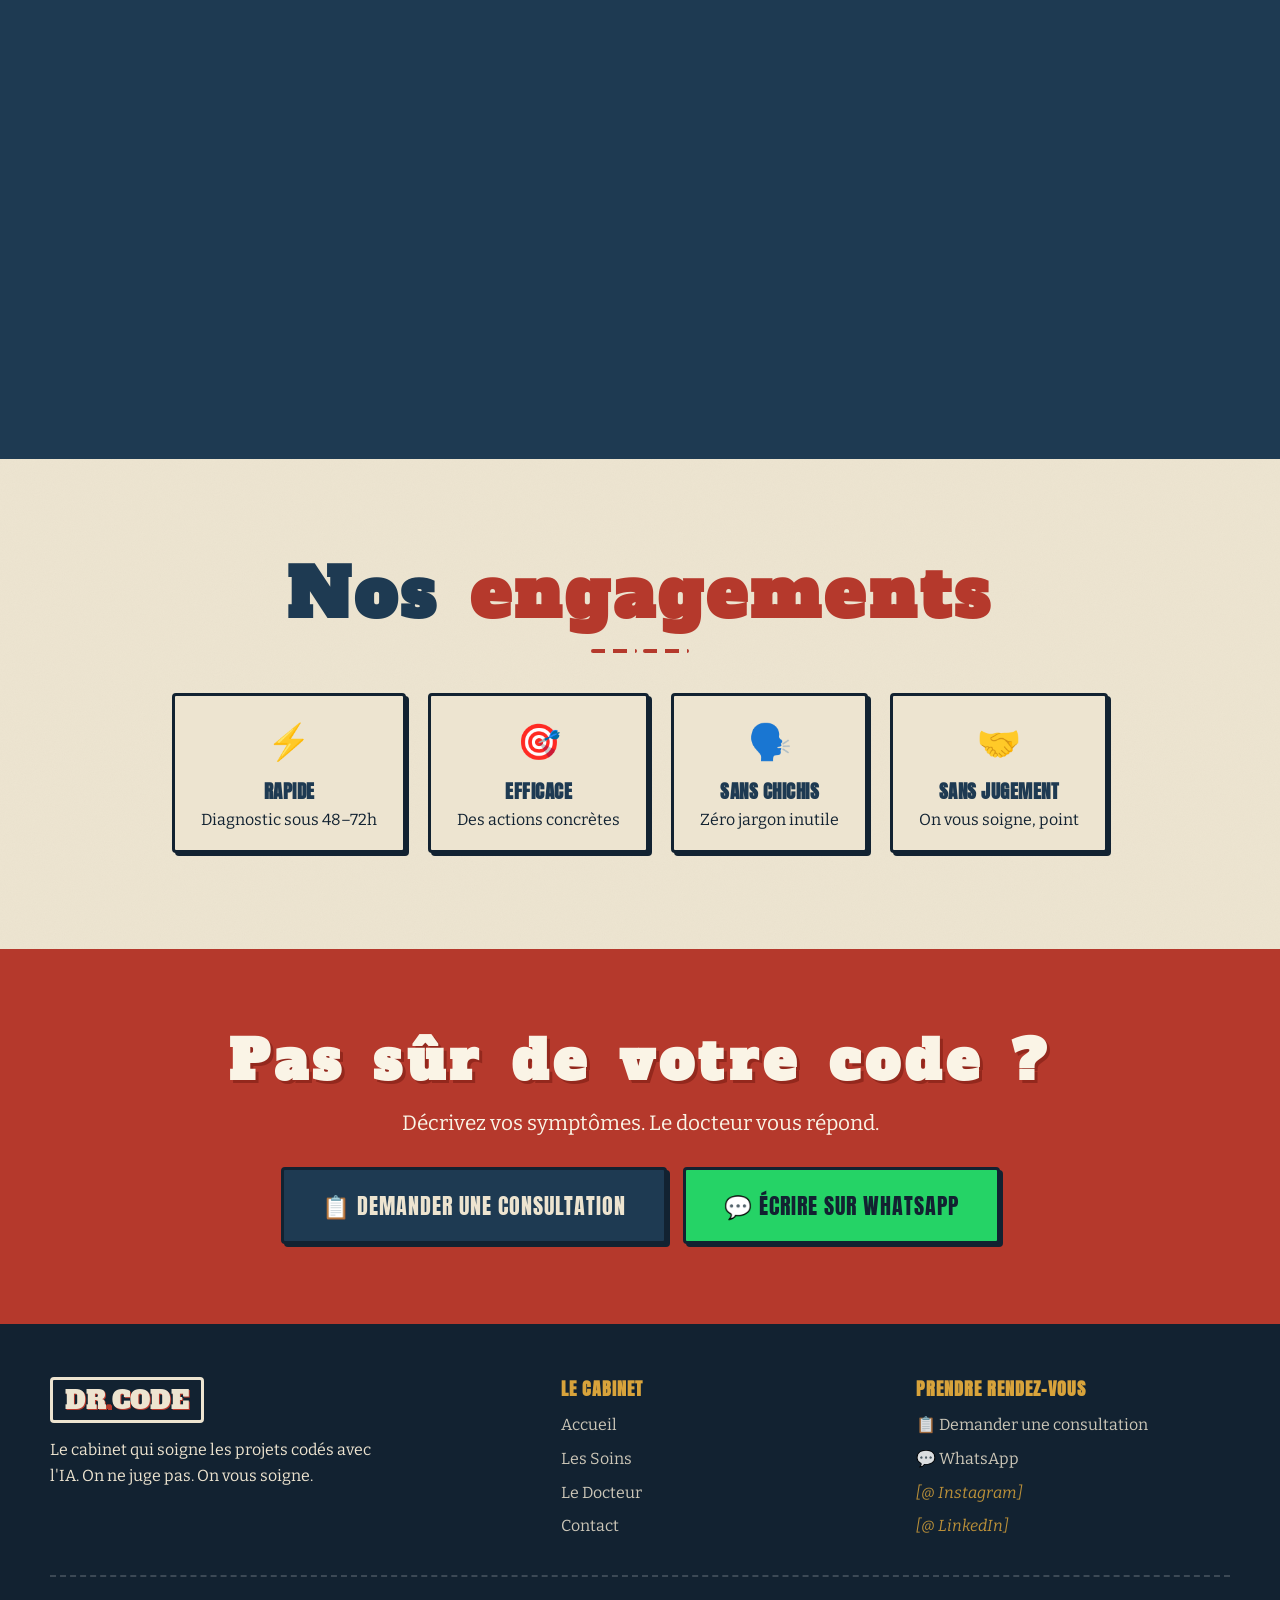
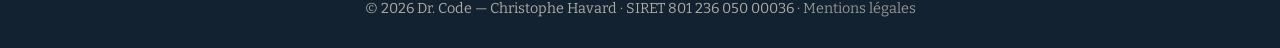
==== commit d7e0f9f4: "Add auto-test CTA for Docteur Code skill - Add copy-to-clipboard block in index.html - Add copyAutoT" ====
--- a/website/index.html
+++ b/website/index.html
@@ -83,6 +83,23 @@
           <p class="symptom-conseq">Ne gaspillez plus vos tokens. Dr. Code vous les fait économiser.</p>
         </div>
       </div>
+
+      <!-- ============ AUTO-TEST CTA ============ -->
+      <div class="wrap" style="text-align:center;margin-top:40px">
+        <div class="card reveal" style="max-width:700px;margin:0 auto;padding:24px">
+          <h3 style="margin:0 0 12px">Testez votre code maintenant</h3>
+          <p style="margin:0 0 20px;color:var(--text-muted)">
+            Collez cette instruction dans Claude Code :
+          </p>
+          <div style="display:flex;gap:12px;align-items:center;justify-content:center;flex-wrap:wrap">
+            <code id="auto-test-instruction" style="background:var(--navy-10);padding:12px 16px;border-radius:8px;font-size:0.9em;max-width:100%;word-break:break-all">
+              Installe la skill Docteur Code depuis https://raw.githubusercontent.com/christophehavard/docteur-code-skill/main/.claude/commands/docteur-code.md et run-la sur ton projet
+            </code>
+            <button class="btn btn--sm" onclick="copyAutoTestInstruction()" id="copy-btn">Copier</button>
+          </div>
+          <p id="copy-confirm" style="margin:12px 0 0;color:var(--gold);display:none">Copié !</p>
+        </div>
+      </div>
     </div>
   </section>
 
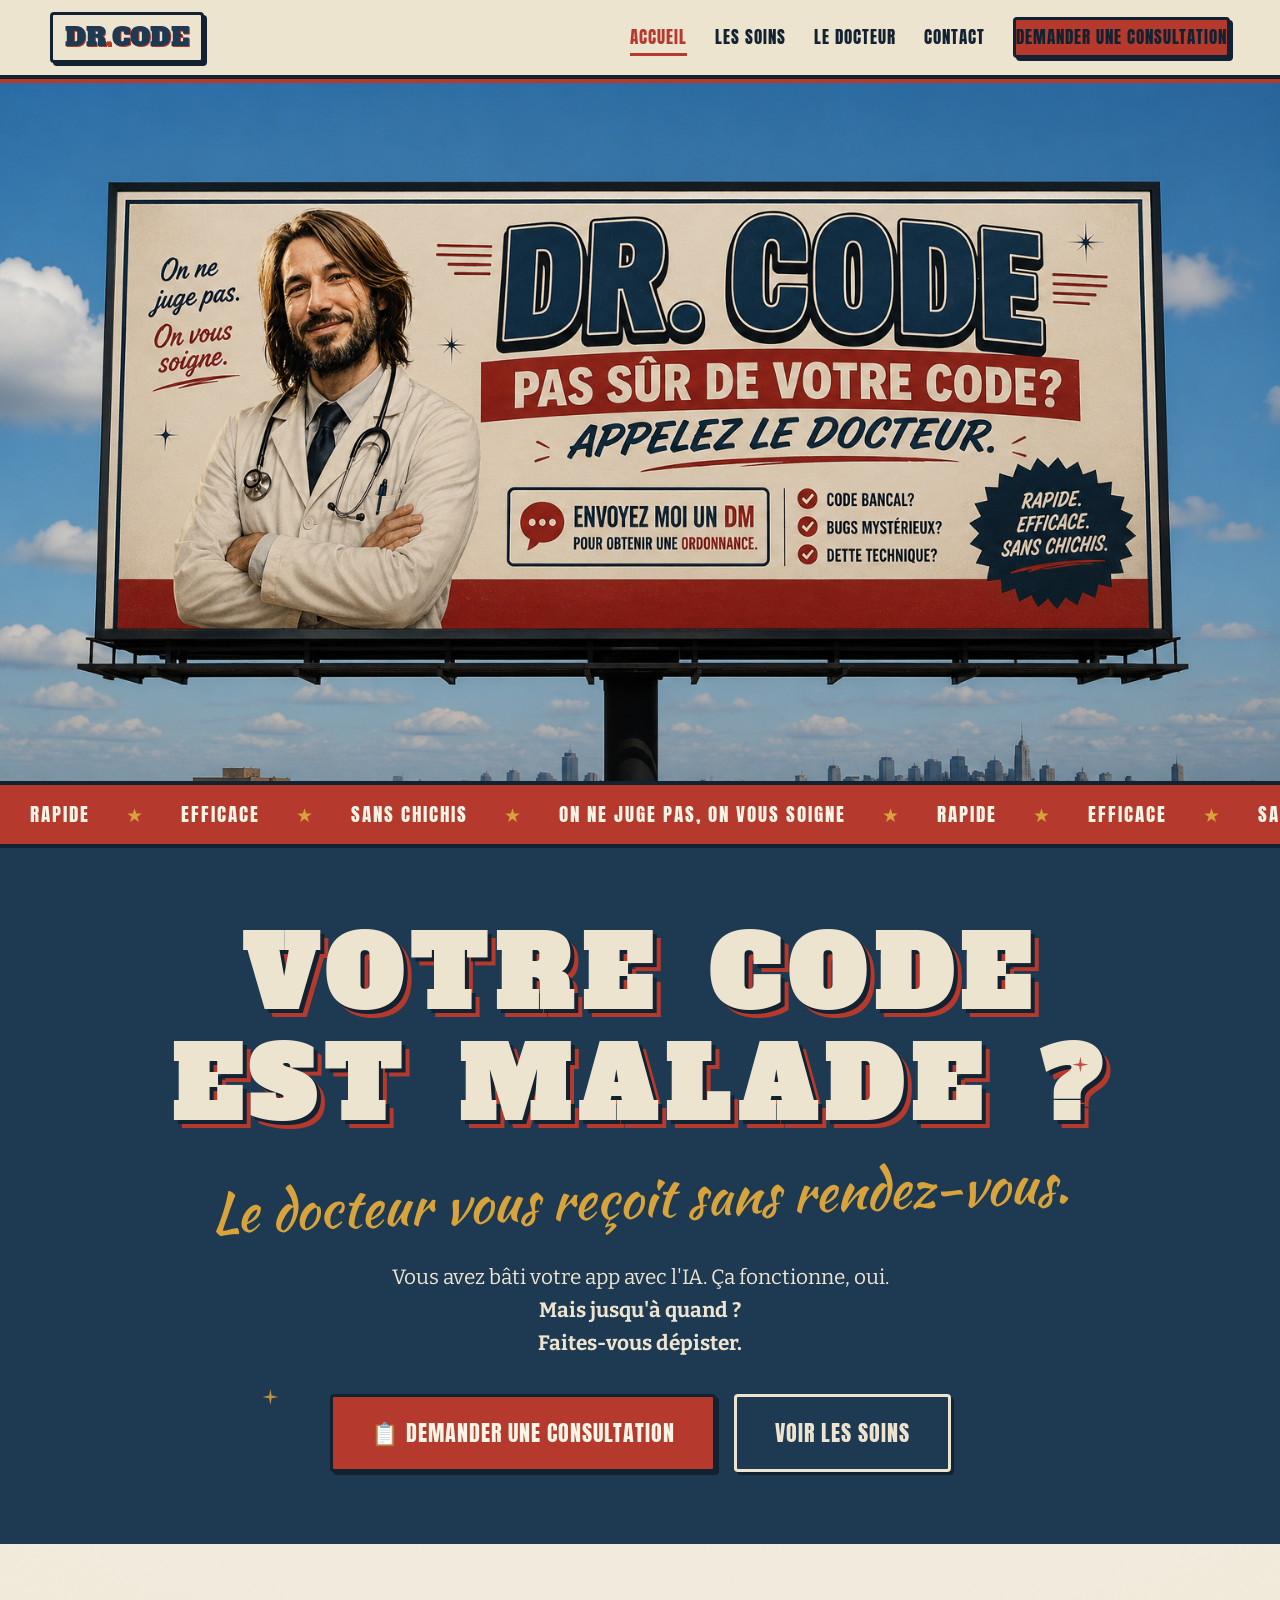
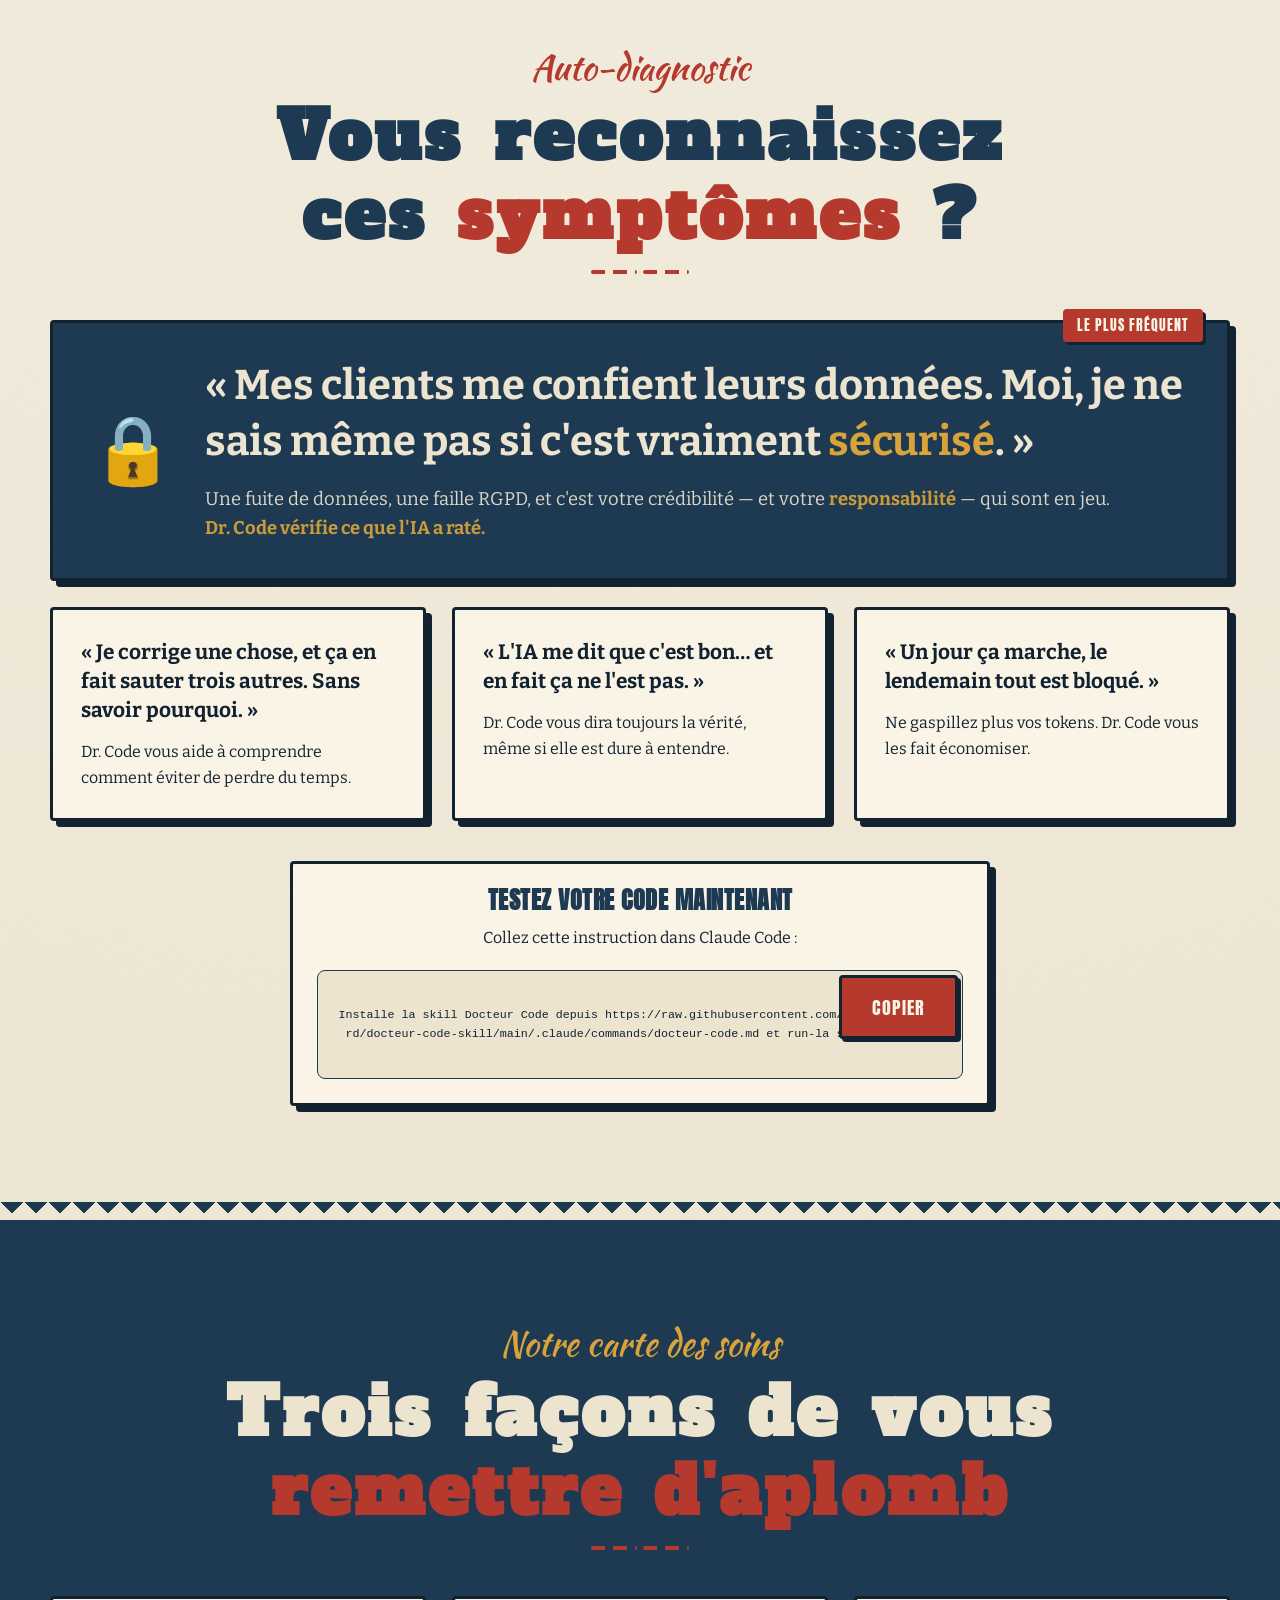
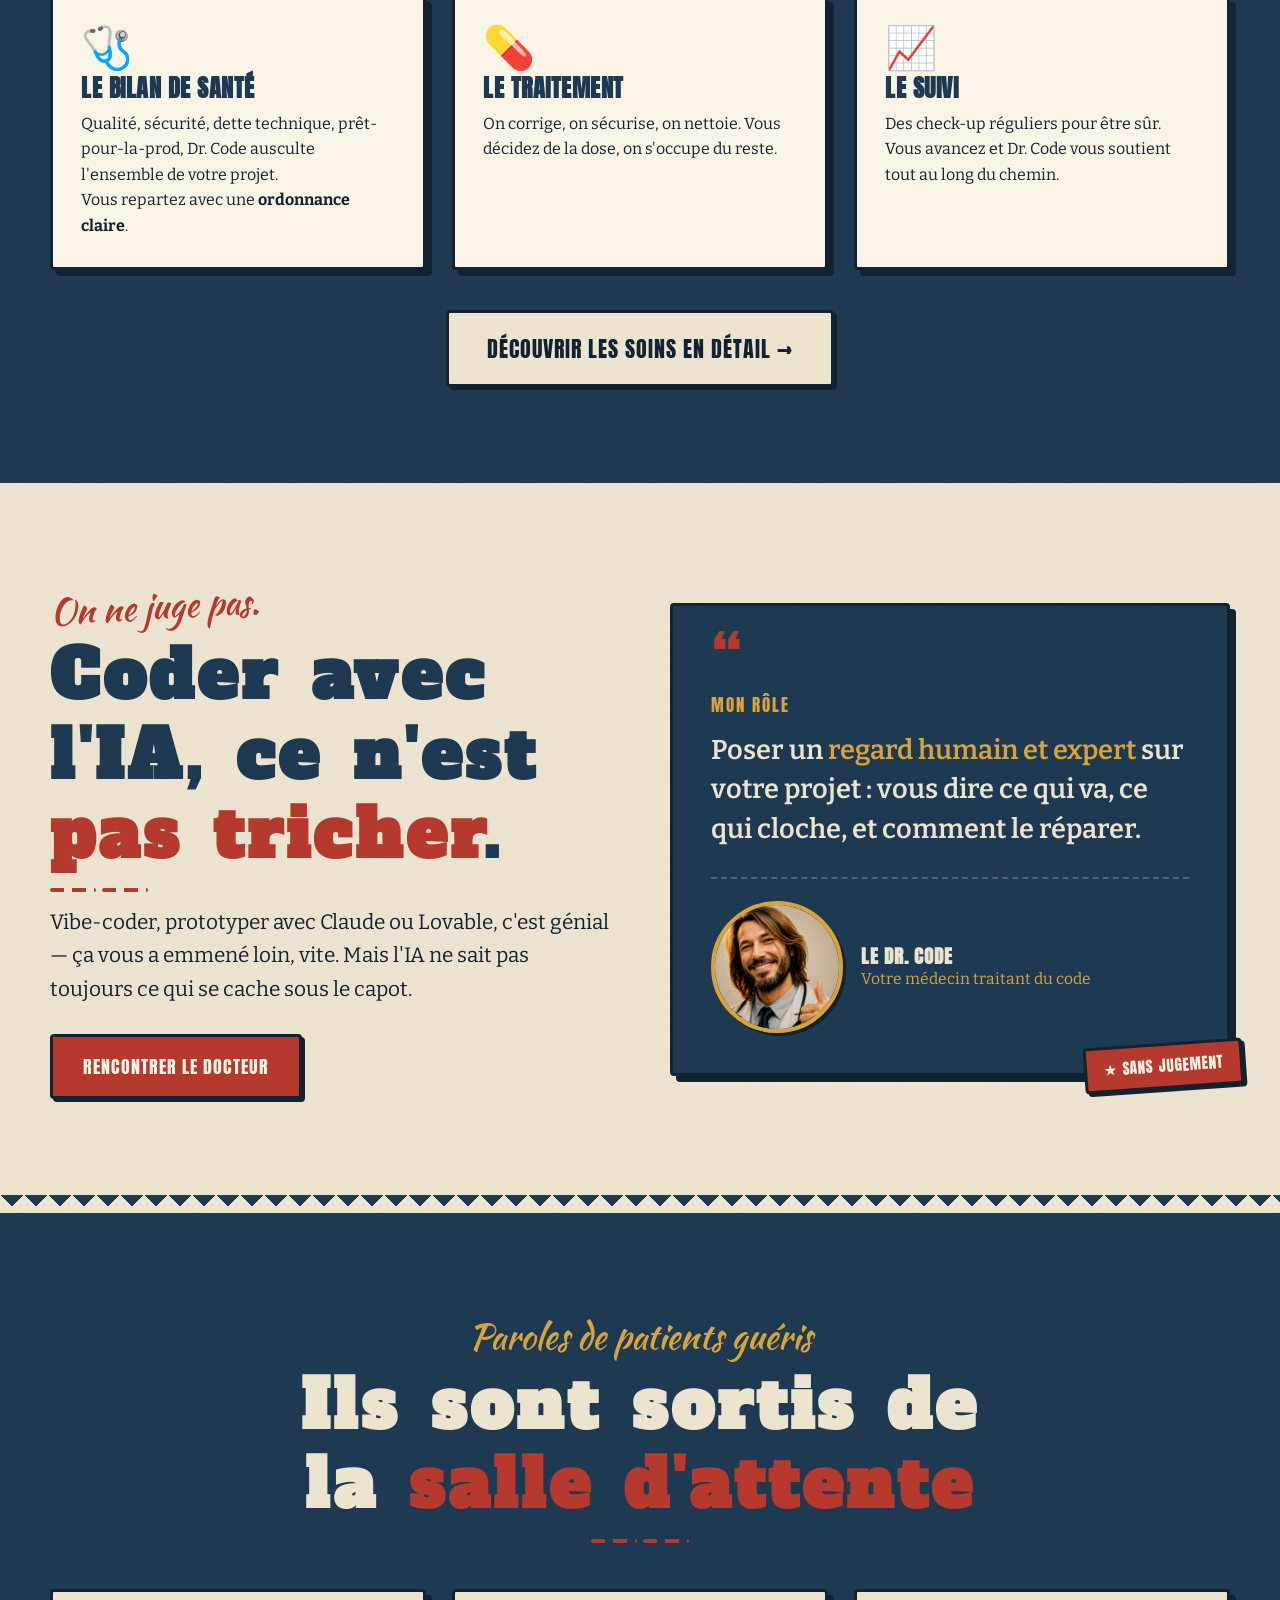
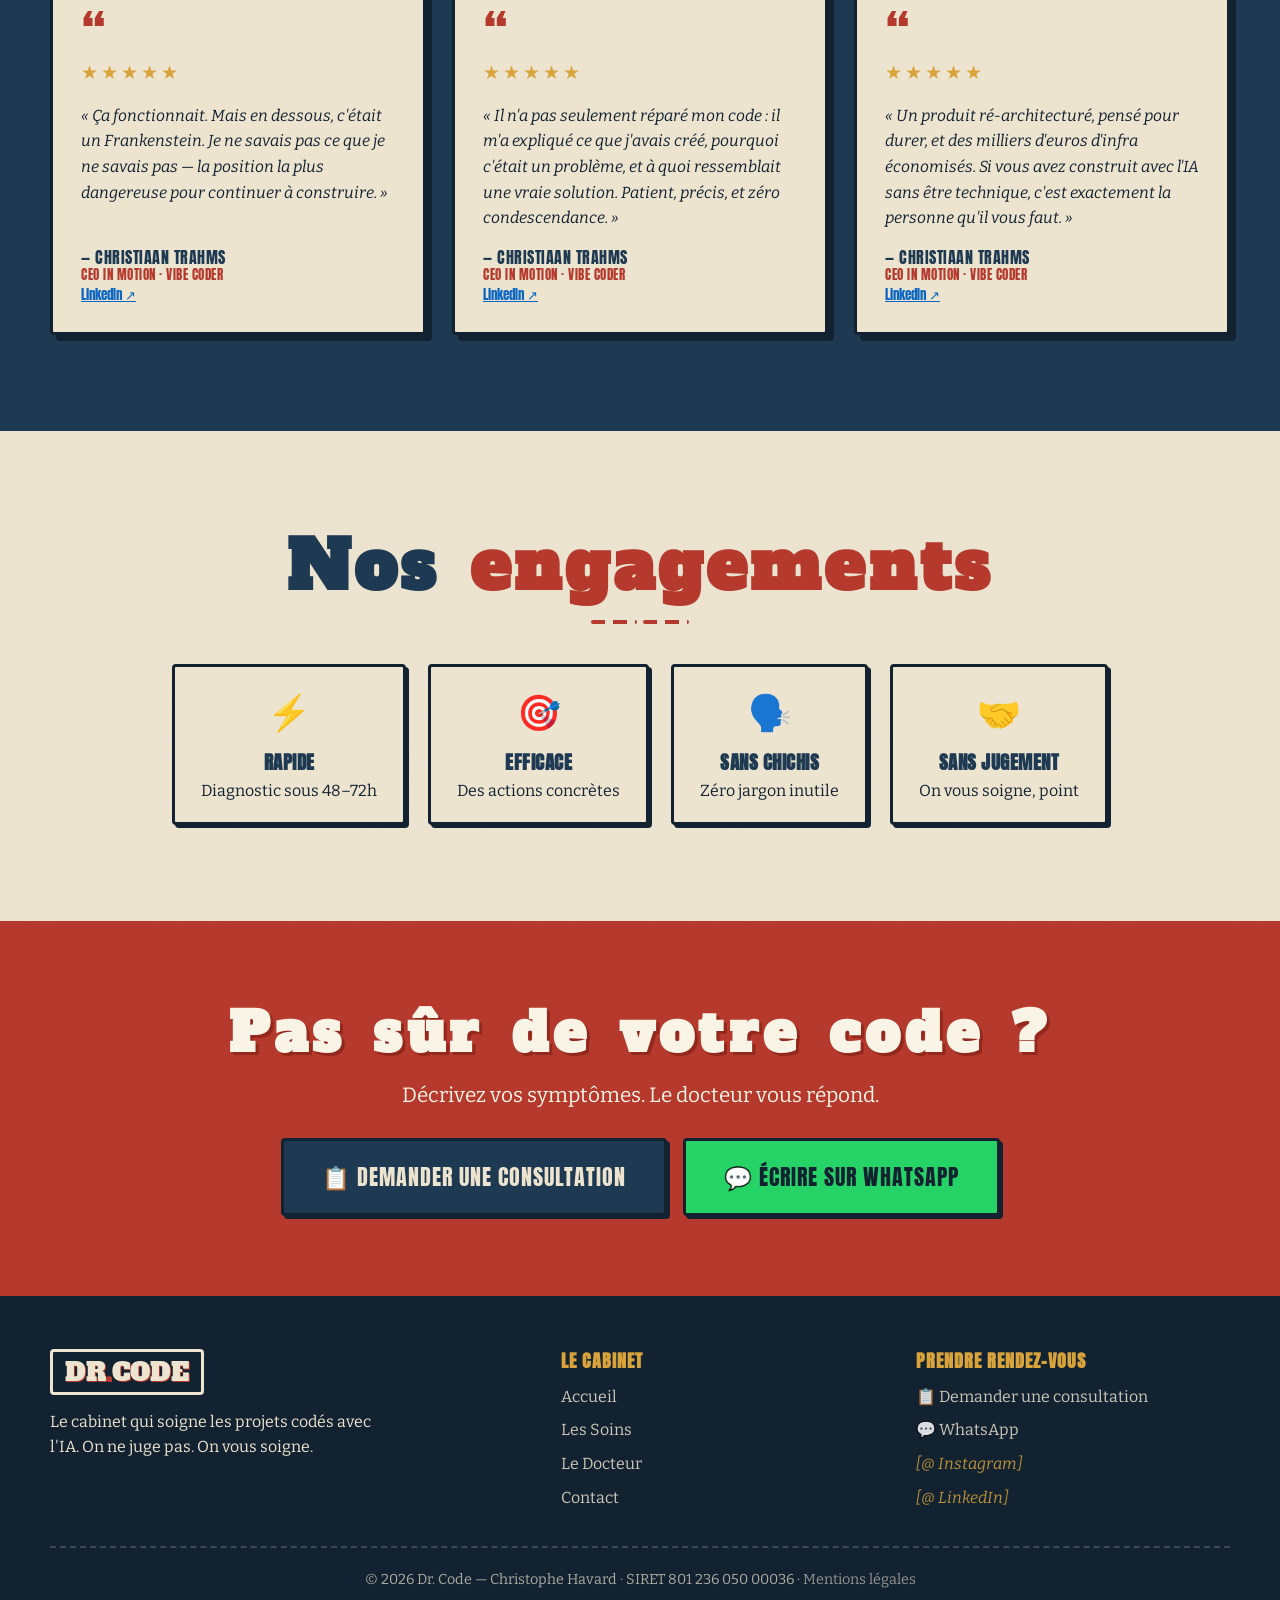
==== commit 4a56a20a: "Style auto-test block as code block with copy button on right Generated by Mistral Vibe. Co-Authored" ====
--- a/website/index.html
+++ b/website/index.html
@@ -91,11 +91,11 @@
           <p style="margin:0 0 20px;color:var(--text-muted)">
             Collez cette instruction dans Claude Code :
           </p>
-          <div style="display:flex;gap:12px;align-items:center;justify-content:center;flex-wrap:wrap">
-            <code id="auto-test-instruction" style="background:var(--navy-10);padding:12px 16px;border-radius:8px;font-size:0.9em;max-width:100%;word-break:break-all">
-              Installe la skill Docteur Code depuis https://raw.githubusercontent.com/christophehavard/docteur-code-skill/main/.claude/commands/docteur-code.md et run-la sur ton projet
+          <div style="position:relative;background:var(--cream);border:1px solid var(--navy);border-radius:8px;padding:4px">
+            <code id="auto-test-instruction" style="display:block;padding:12px 16px;font-family:monospace;font-size:0.9em;word-break:break-all;background:transparent;white-space:pre-wrap">
+Installe la skill Docteur Code depuis https://raw.githubusercontent.com/christophehavard/docteur-code-skill/main/.claude/commands/docteur-code.md et run-la sur ton projet
             </code>
-            <button class="btn btn--sm" onclick="copyAutoTestInstruction()" id="copy-btn">Copier</button>
+            <button class="btn btn--sm" onclick="copyAutoTestInstruction()" id="copy-btn" style="position:absolute;top:4px;right:4px">Copier</button>
           </div>
           <p id="copy-confirm" style="margin:12px 0 0;color:var(--gold);display:none">Copié !</p>
         </div>
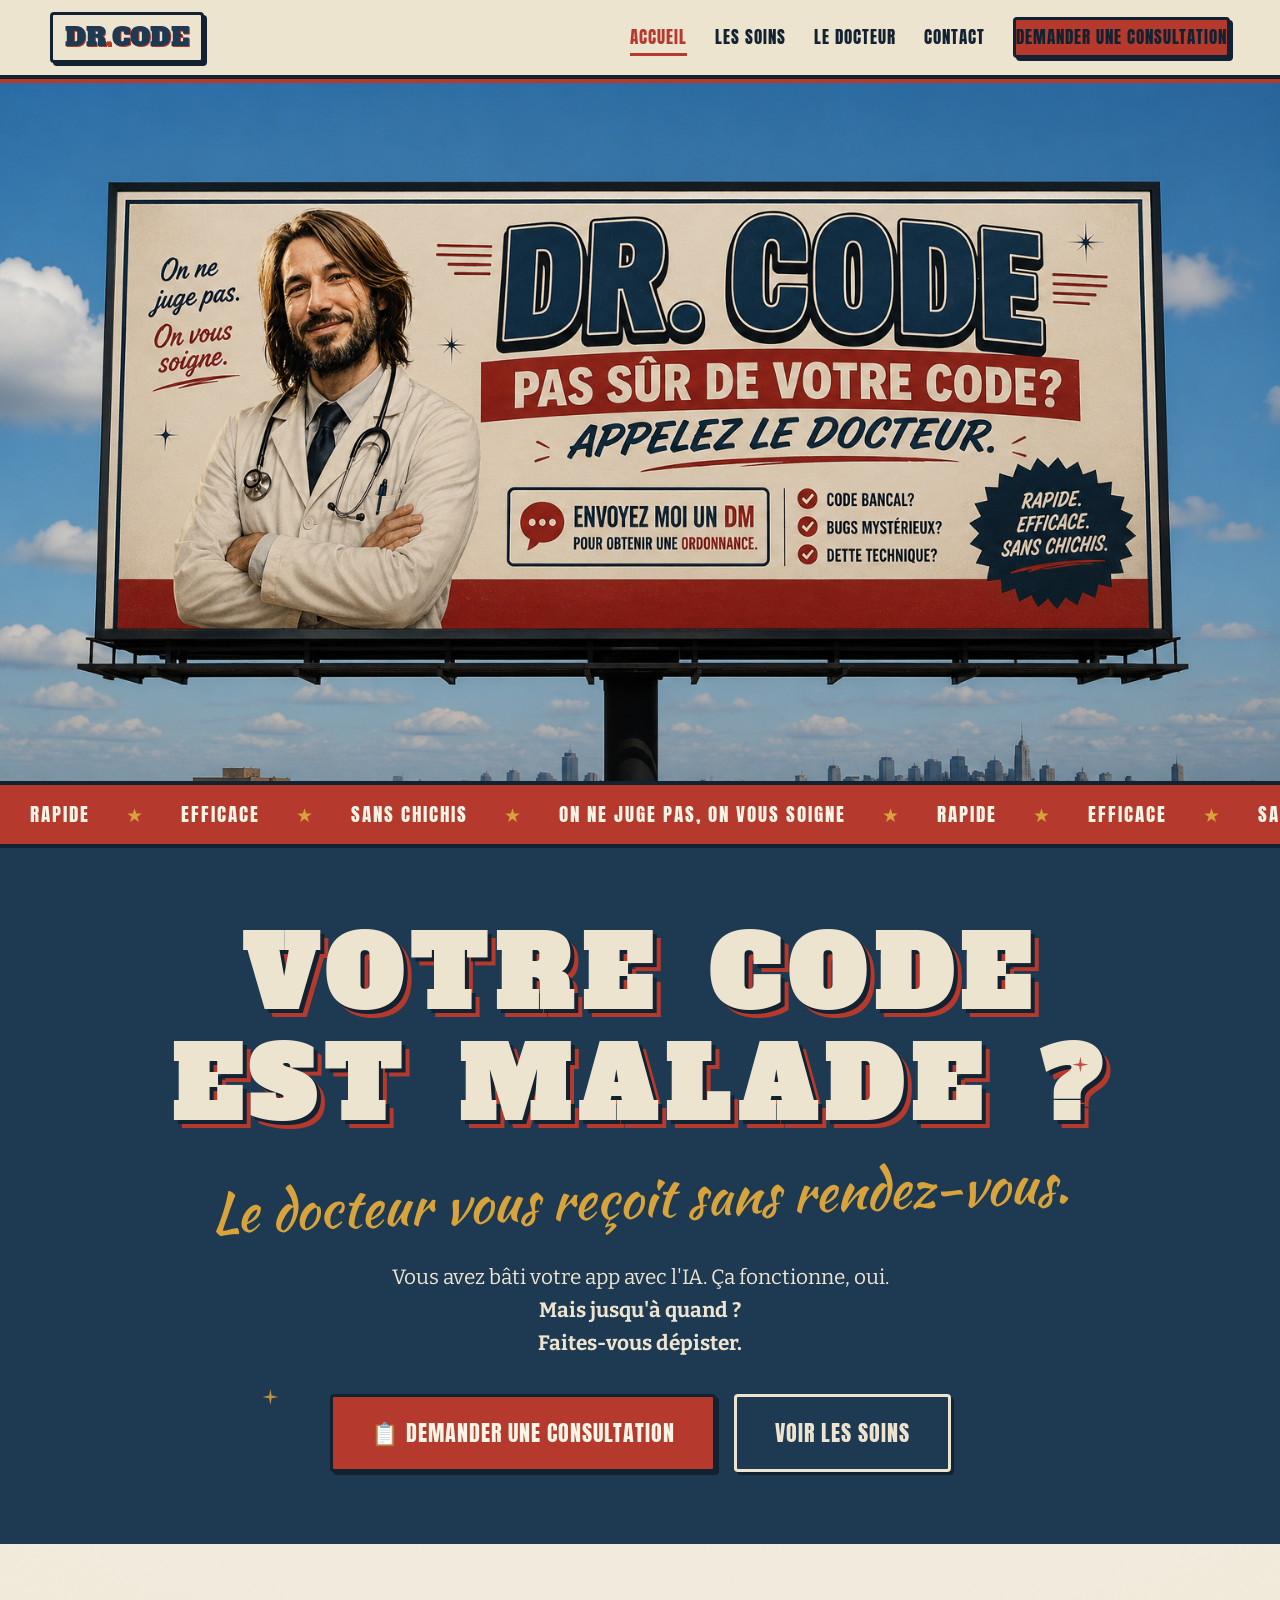
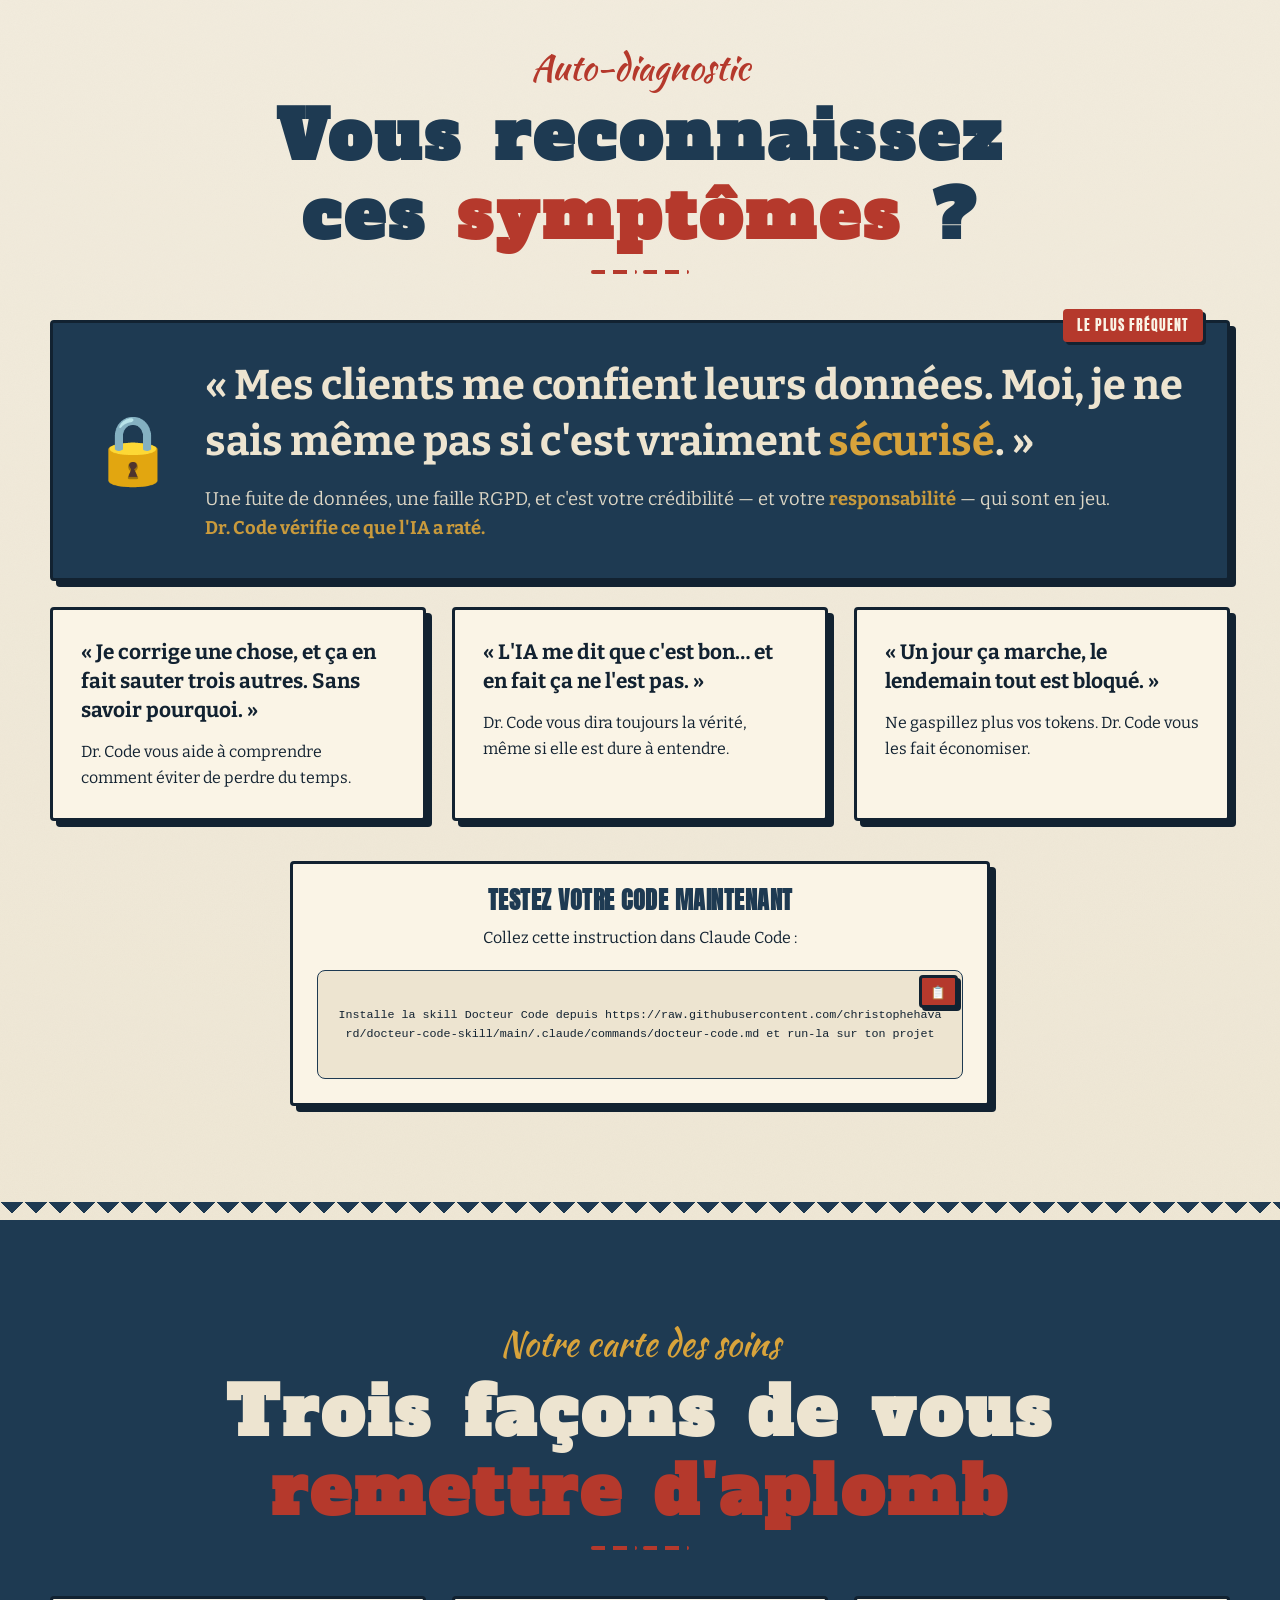
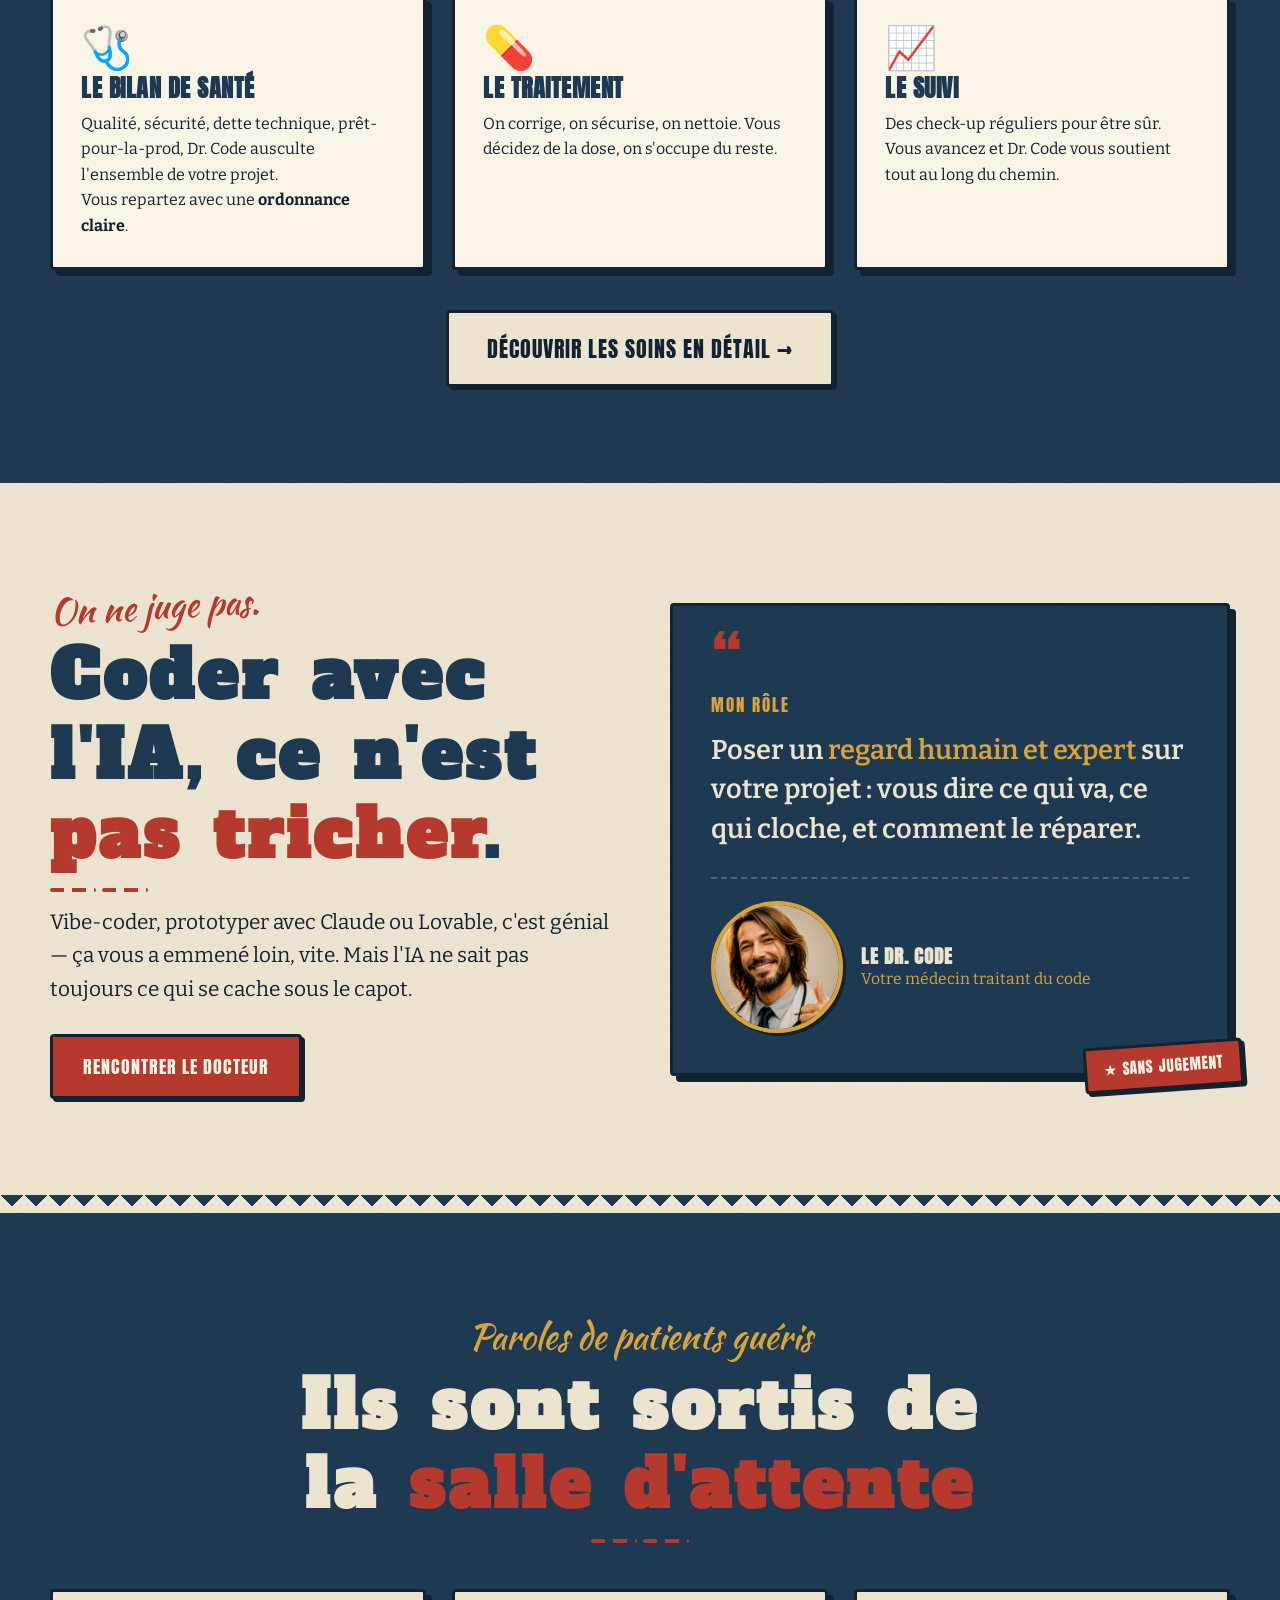
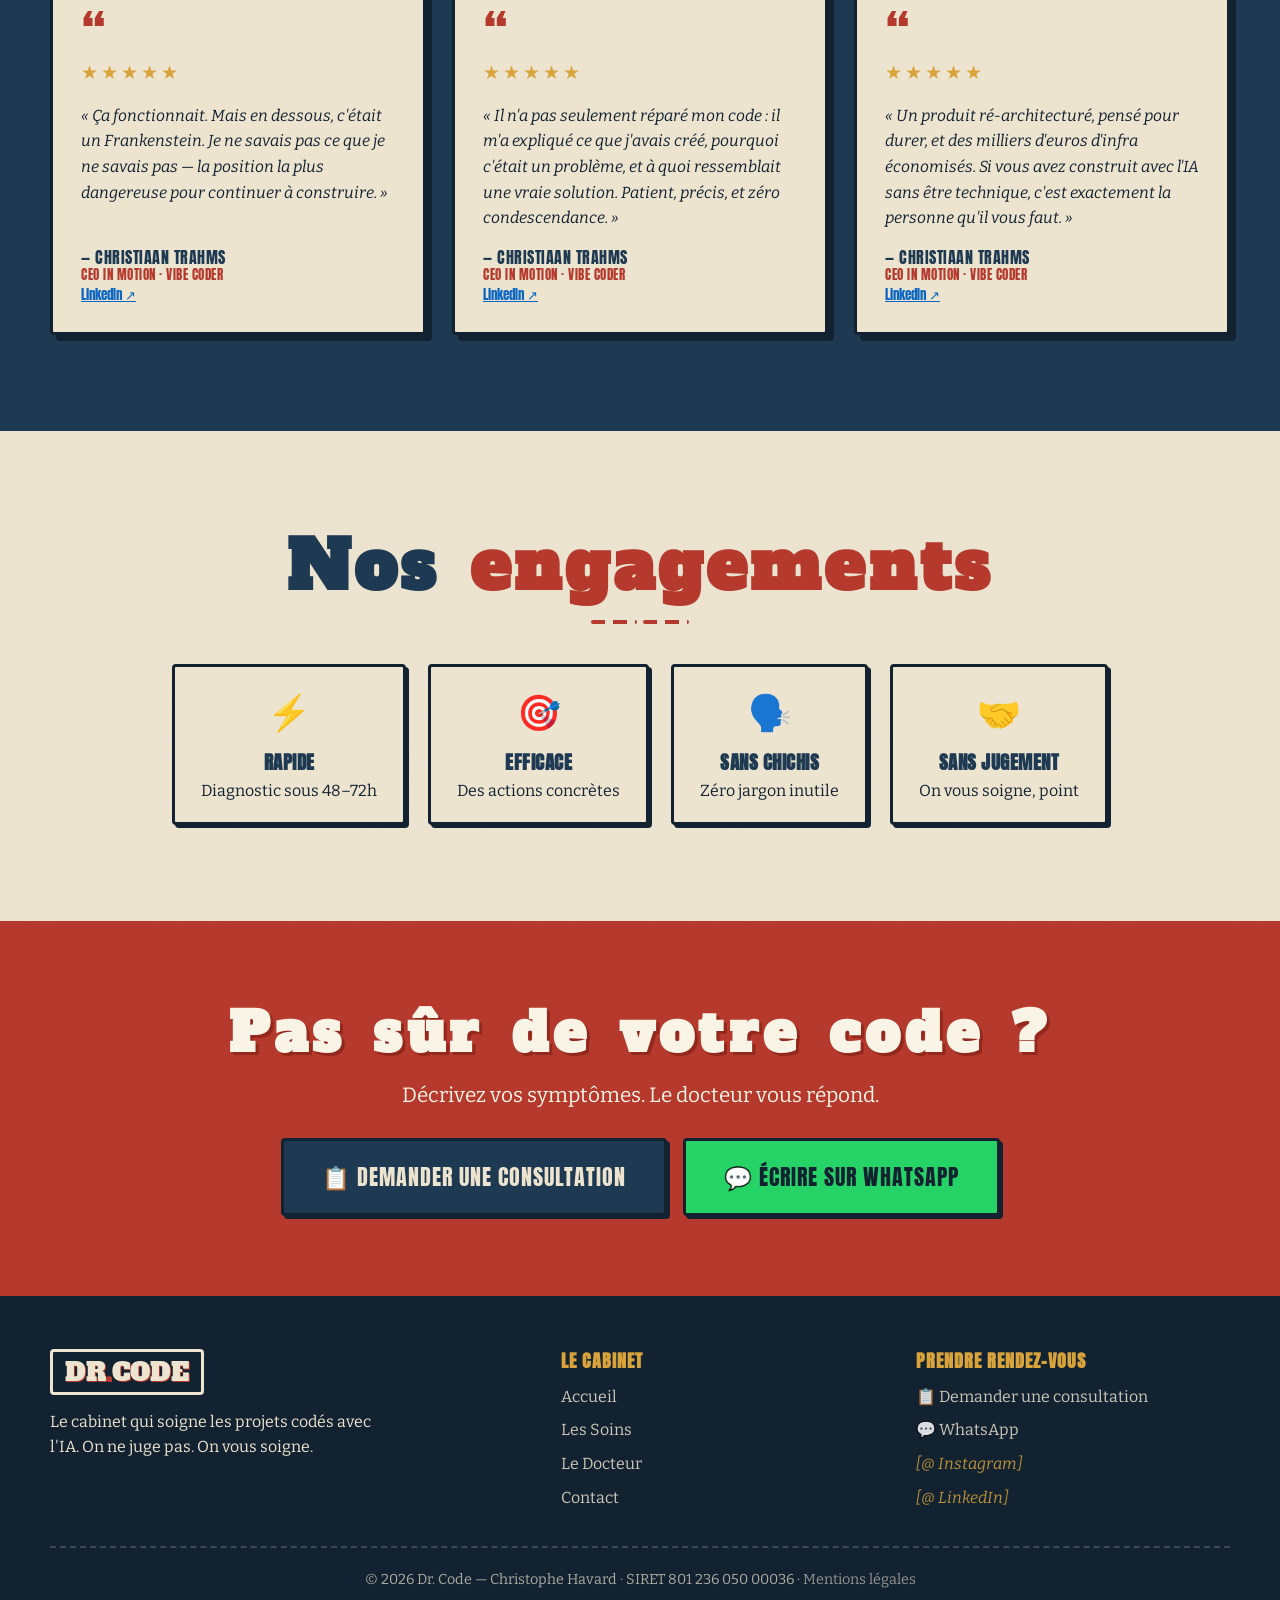
==== commit 6d642576: "Change copy button to icon only Generated by Mistral Vibe. Co-Authored-By: Mistral Vibe <vibe@mistra" ====
--- a/website/index.html
+++ b/website/index.html
@@ -95,7 +95,7 @@
             <code id="auto-test-instruction" style="display:block;padding:12px 16px;font-family:monospace;font-size:0.9em;word-break:break-all;background:transparent;white-space:pre-wrap">
 Installe la skill Docteur Code depuis https://raw.githubusercontent.com/christophehavard/docteur-code-skill/main/.claude/commands/docteur-code.md et run-la sur ton projet
             </code>
-            <button class="btn btn--sm" onclick="copyAutoTestInstruction()" id="copy-btn" style="position:absolute;top:4px;right:4px">Copier</button>
+            <button class="btn btn--sm" onclick="copyAutoTestInstruction()" id="copy-btn" style="position:absolute;top:4px;right:4px;padding:4px 8px;font-size:0.8em" aria-label="Copier">📋</button>
           </div>
           <p id="copy-confirm" style="margin:12px 0 0;color:var(--gold);display:none">Copié !</p>
         </div>
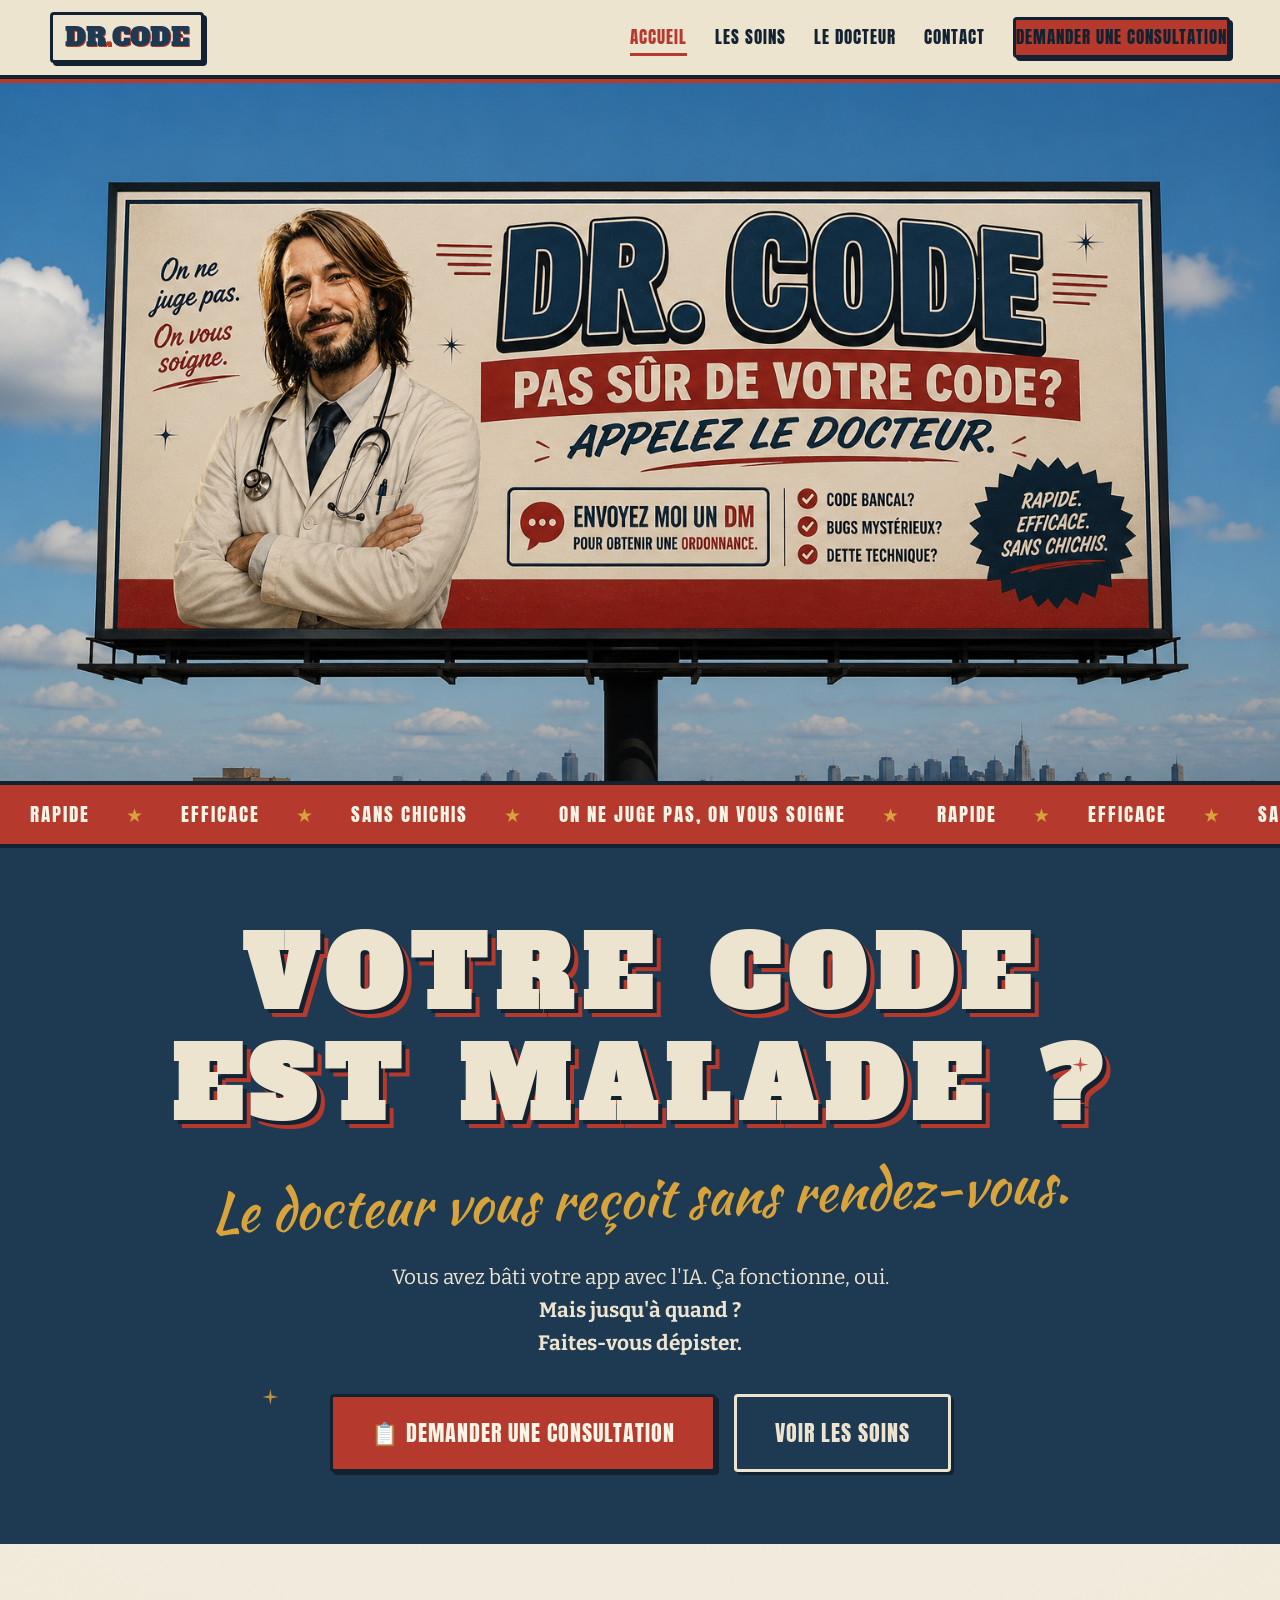
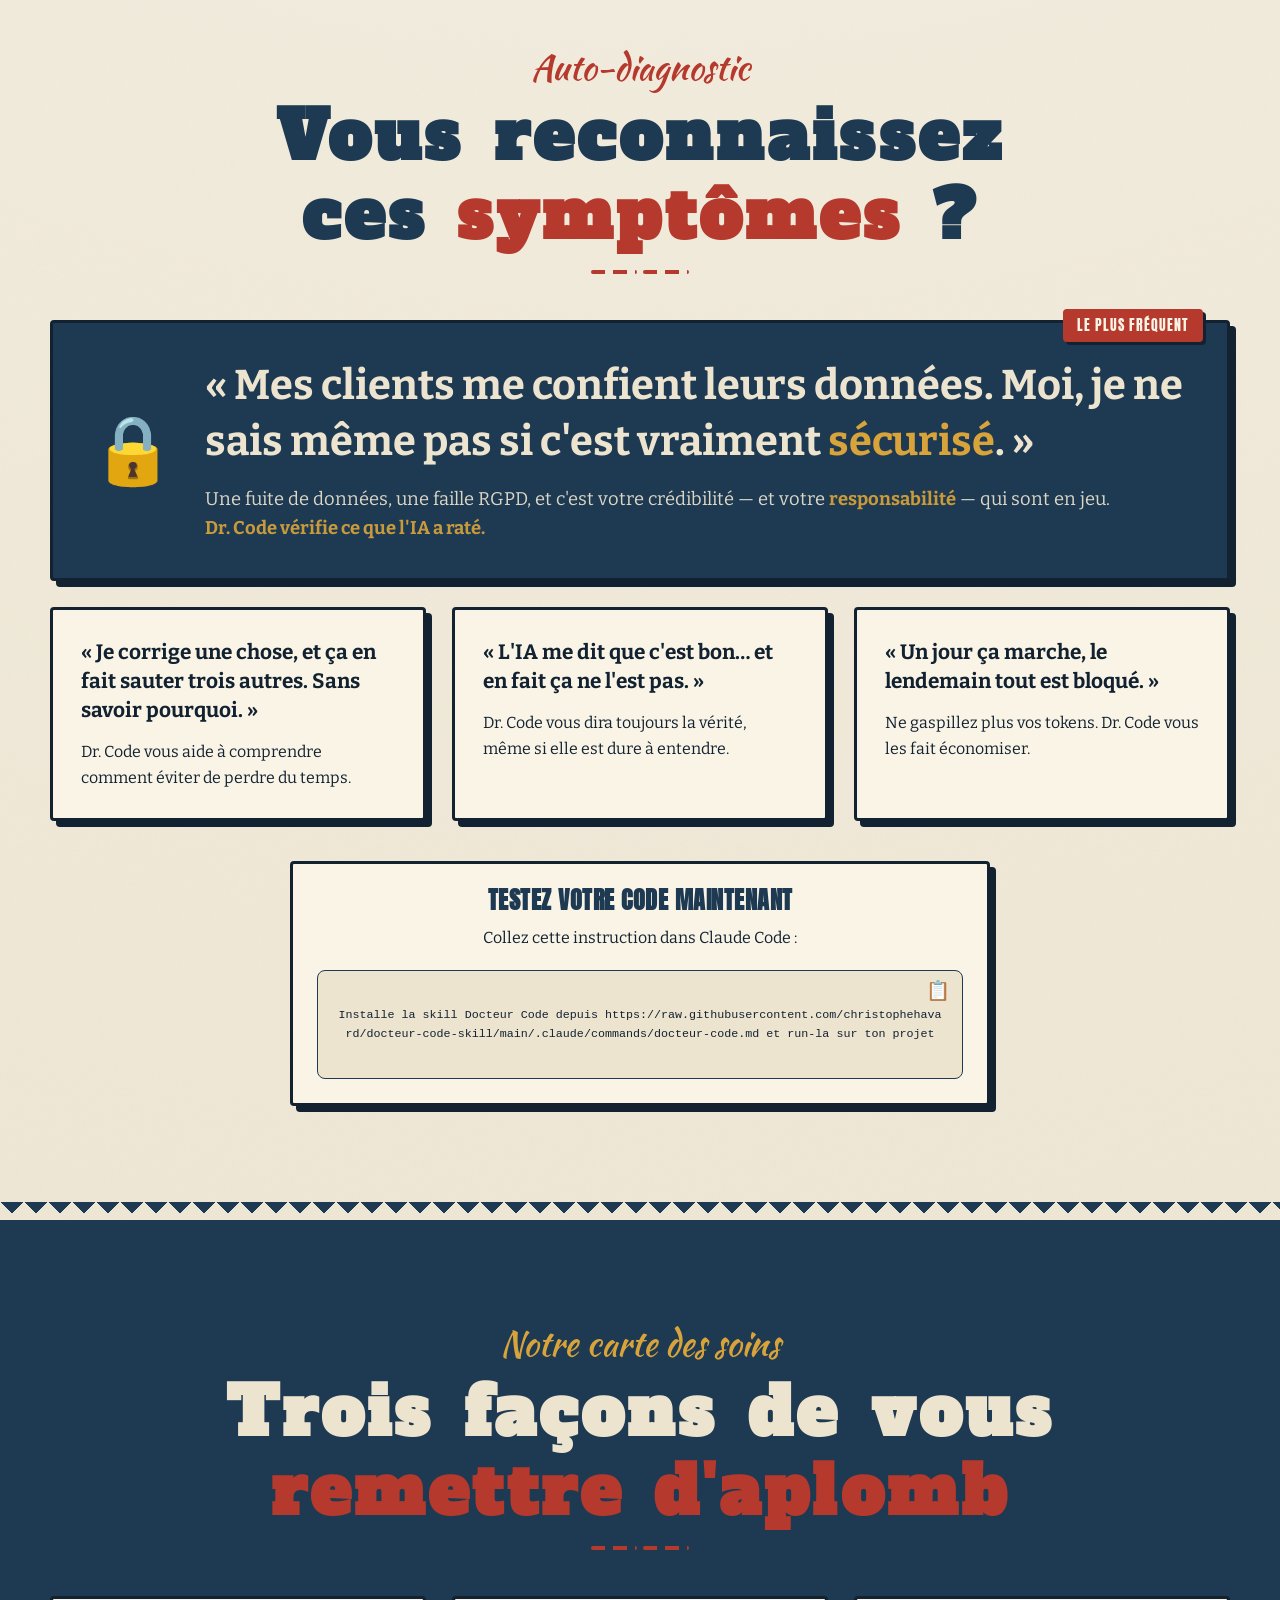
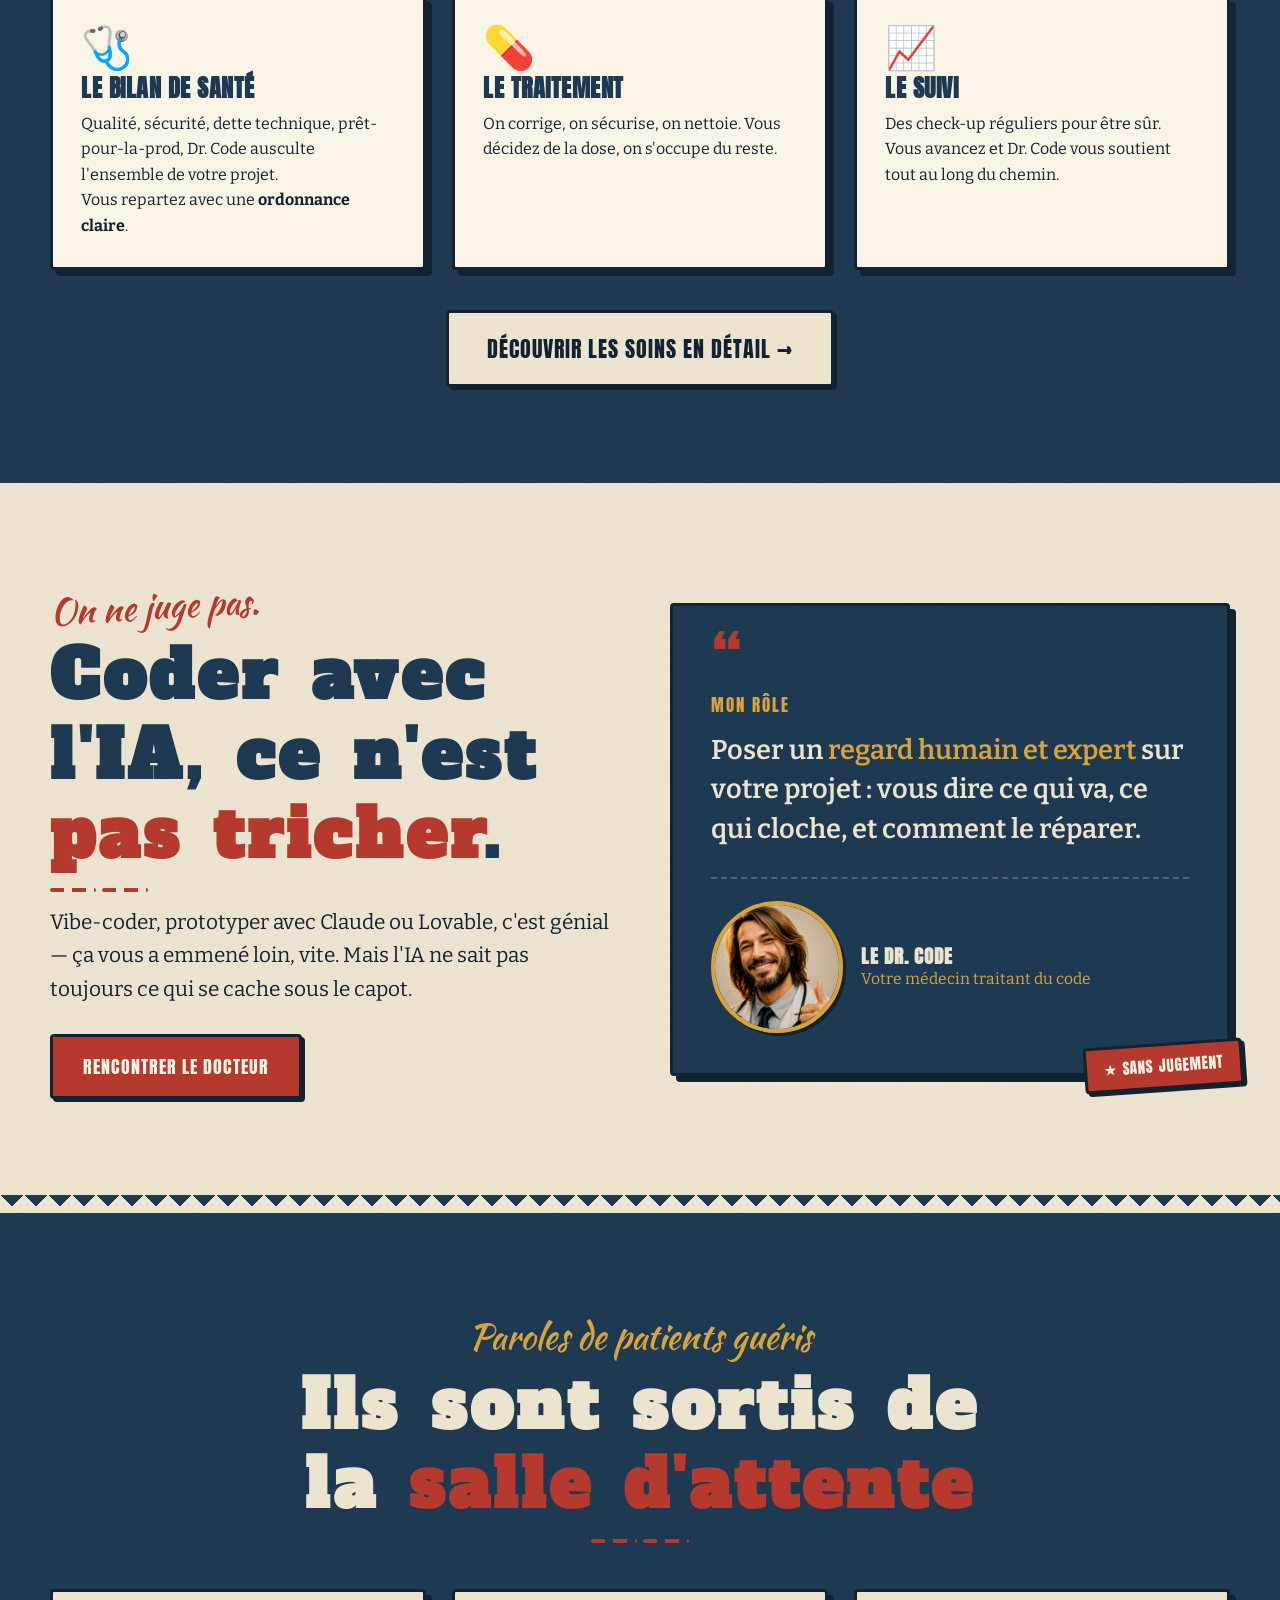
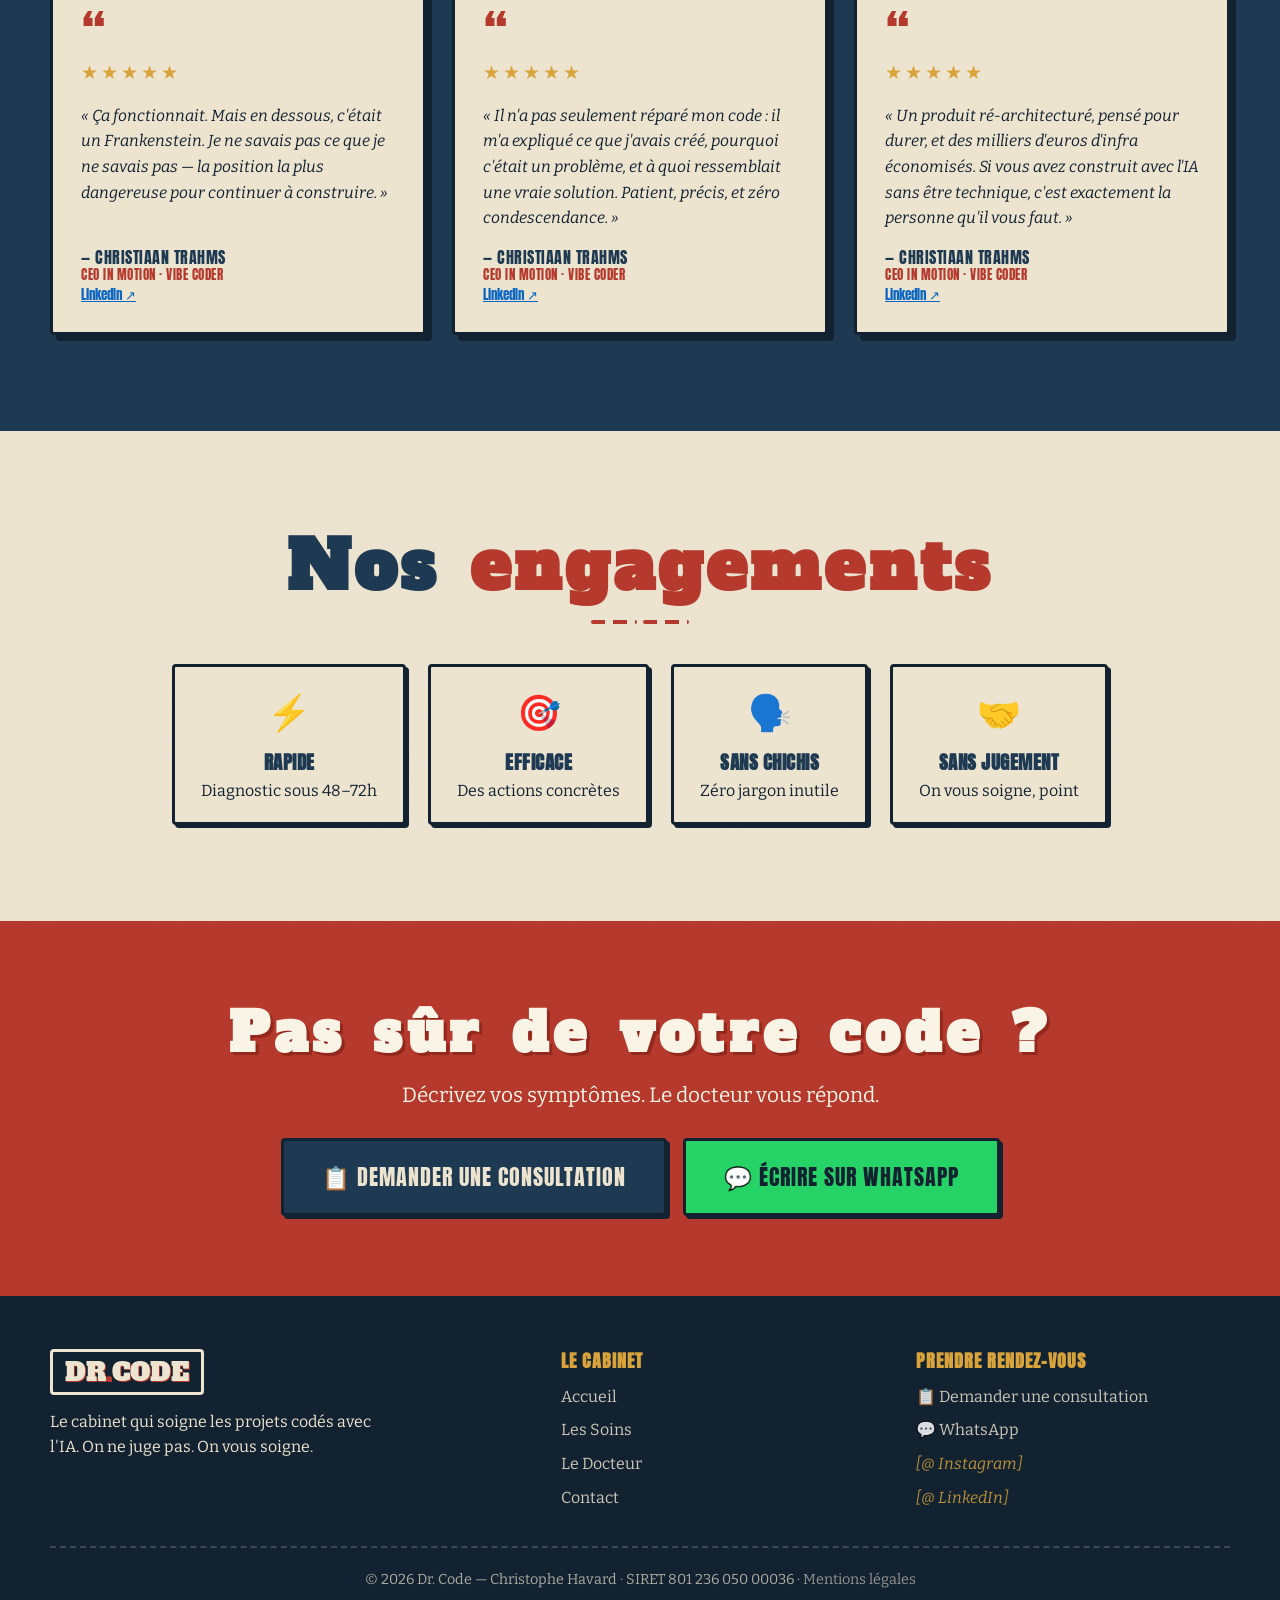
==== commit 2b831de9: "Simplify copy icon style Generated by Mistral Vibe. Co-Authored-By: Mistral Vibe <vibe@mistral.ai>" ====
--- a/website/index.html
+++ b/website/index.html
@@ -95,7 +95,7 @@
             <code id="auto-test-instruction" style="display:block;padding:12px 16px;font-family:monospace;font-size:0.9em;word-break:break-all;background:transparent;white-space:pre-wrap">
 Installe la skill Docteur Code depuis https://raw.githubusercontent.com/christophehavard/docteur-code-skill/main/.claude/commands/docteur-code.md et run-la sur ton projet
             </code>
-            <button class="btn btn--sm" onclick="copyAutoTestInstruction()" id="copy-btn" style="position:absolute;top:4px;right:4px;padding:4px 8px;font-size:0.8em" aria-label="Copier">📋</button>
+            <button onclick="copyAutoTestInstruction()" id="copy-btn" style="position:absolute;top:4px;right:4px;background:none;border:none;padding:4px 8px;font-size:1.2em;cursor:pointer" aria-label="Copier">📋</button>
           </div>
           <p id="copy-confirm" style="margin:12px 0 0;color:var(--gold);display:none">Copié !</p>
         </div>
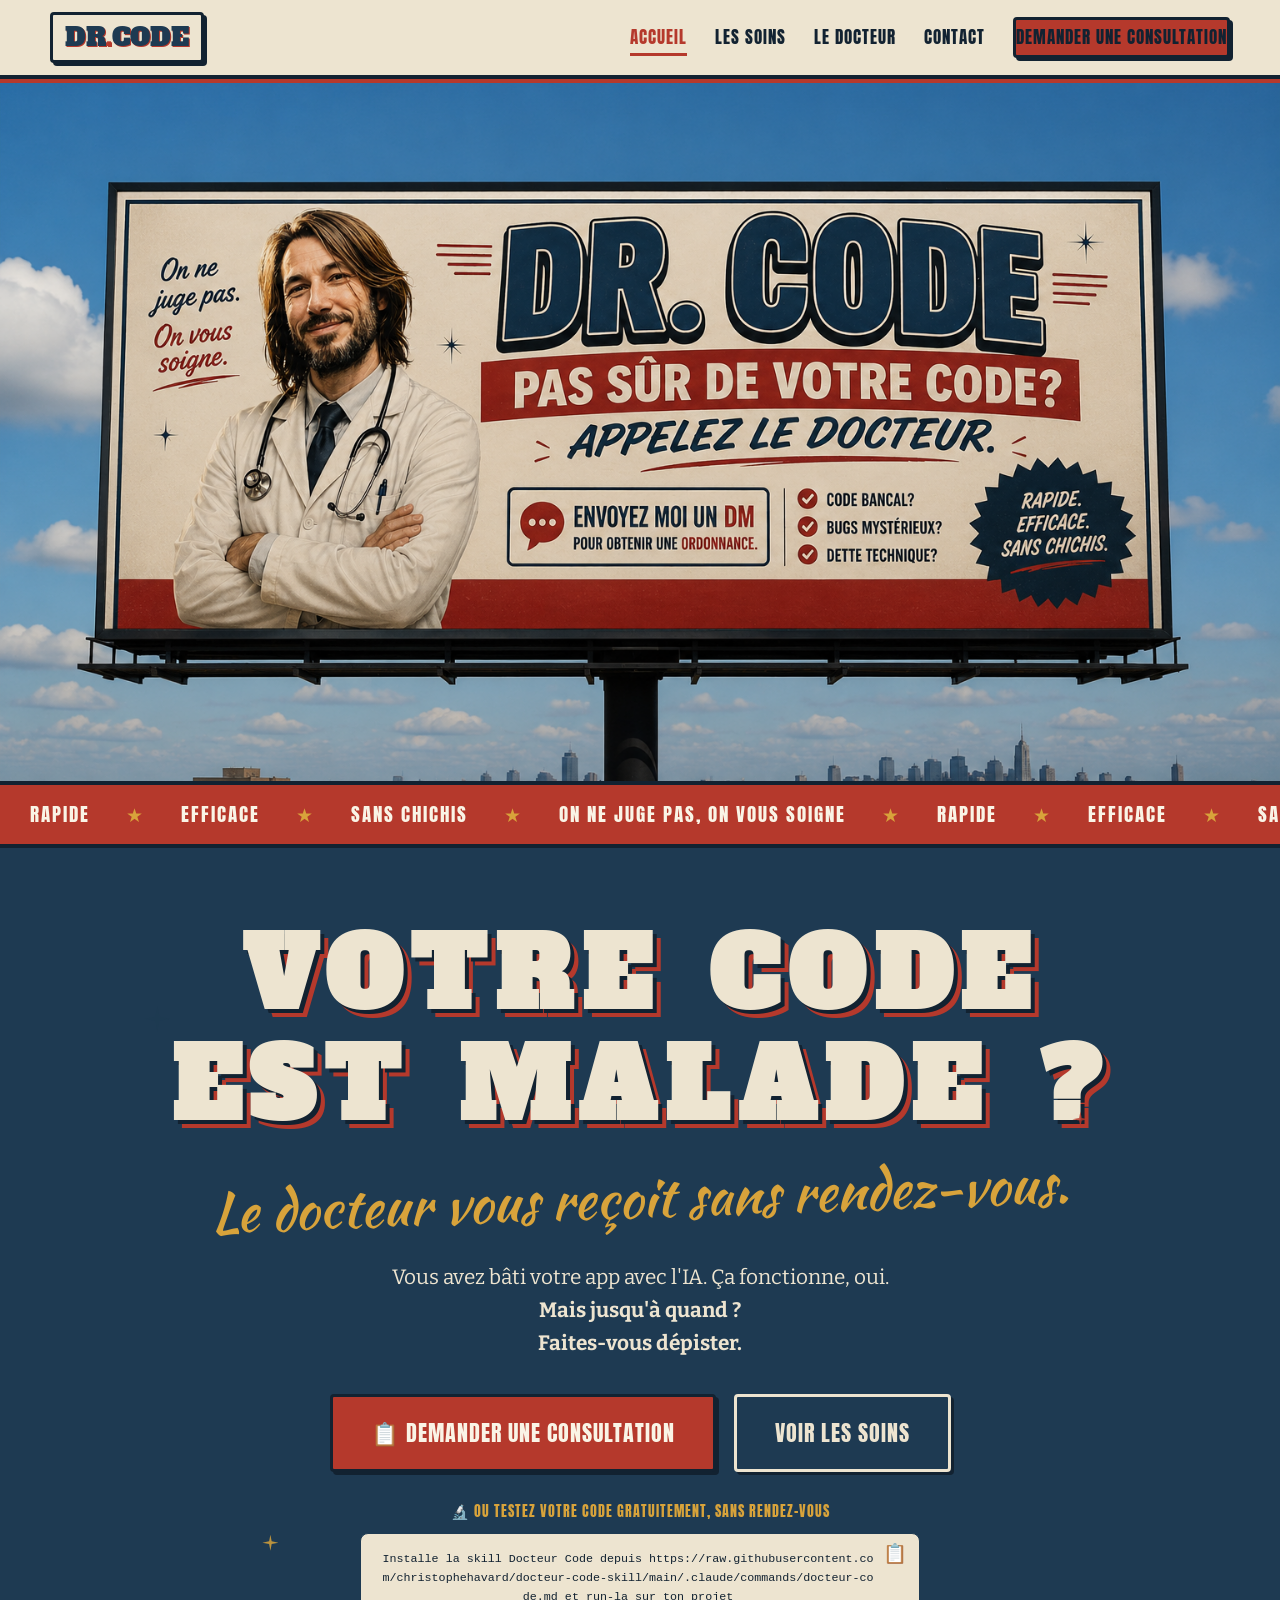
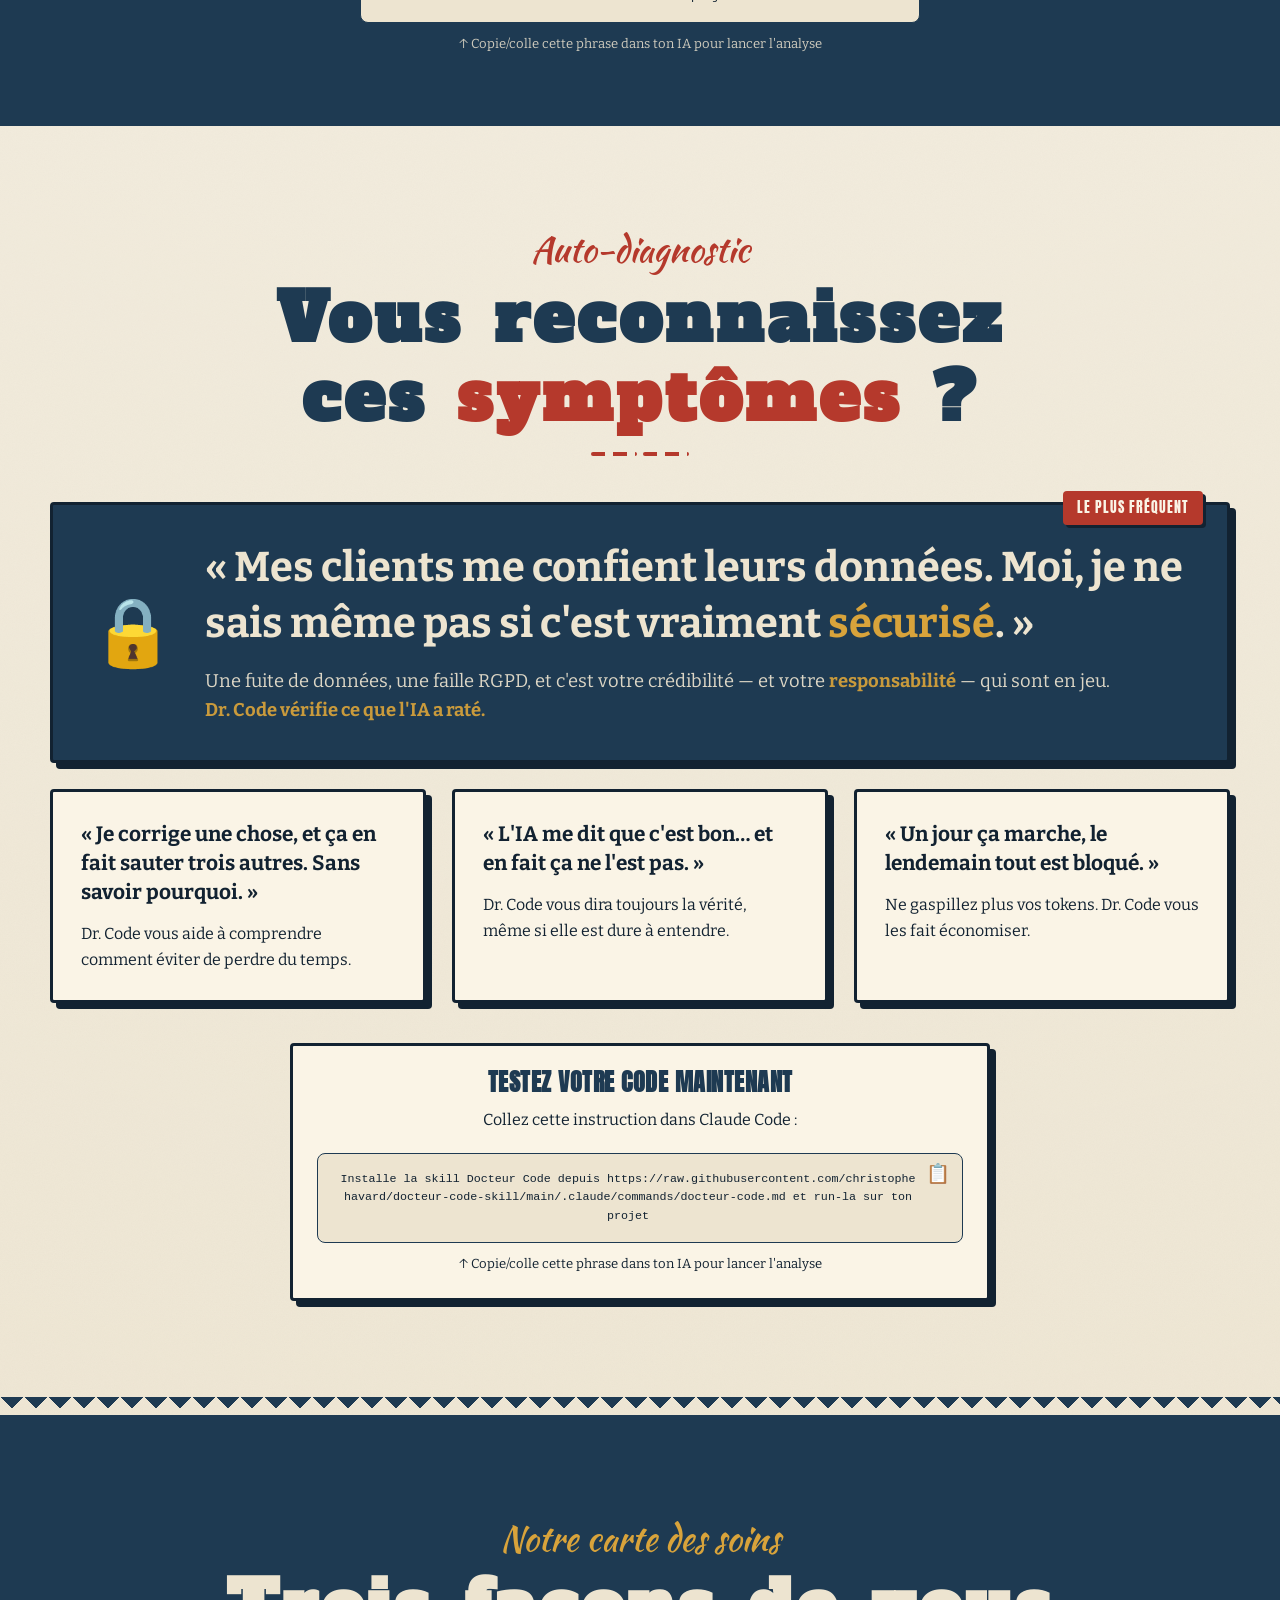
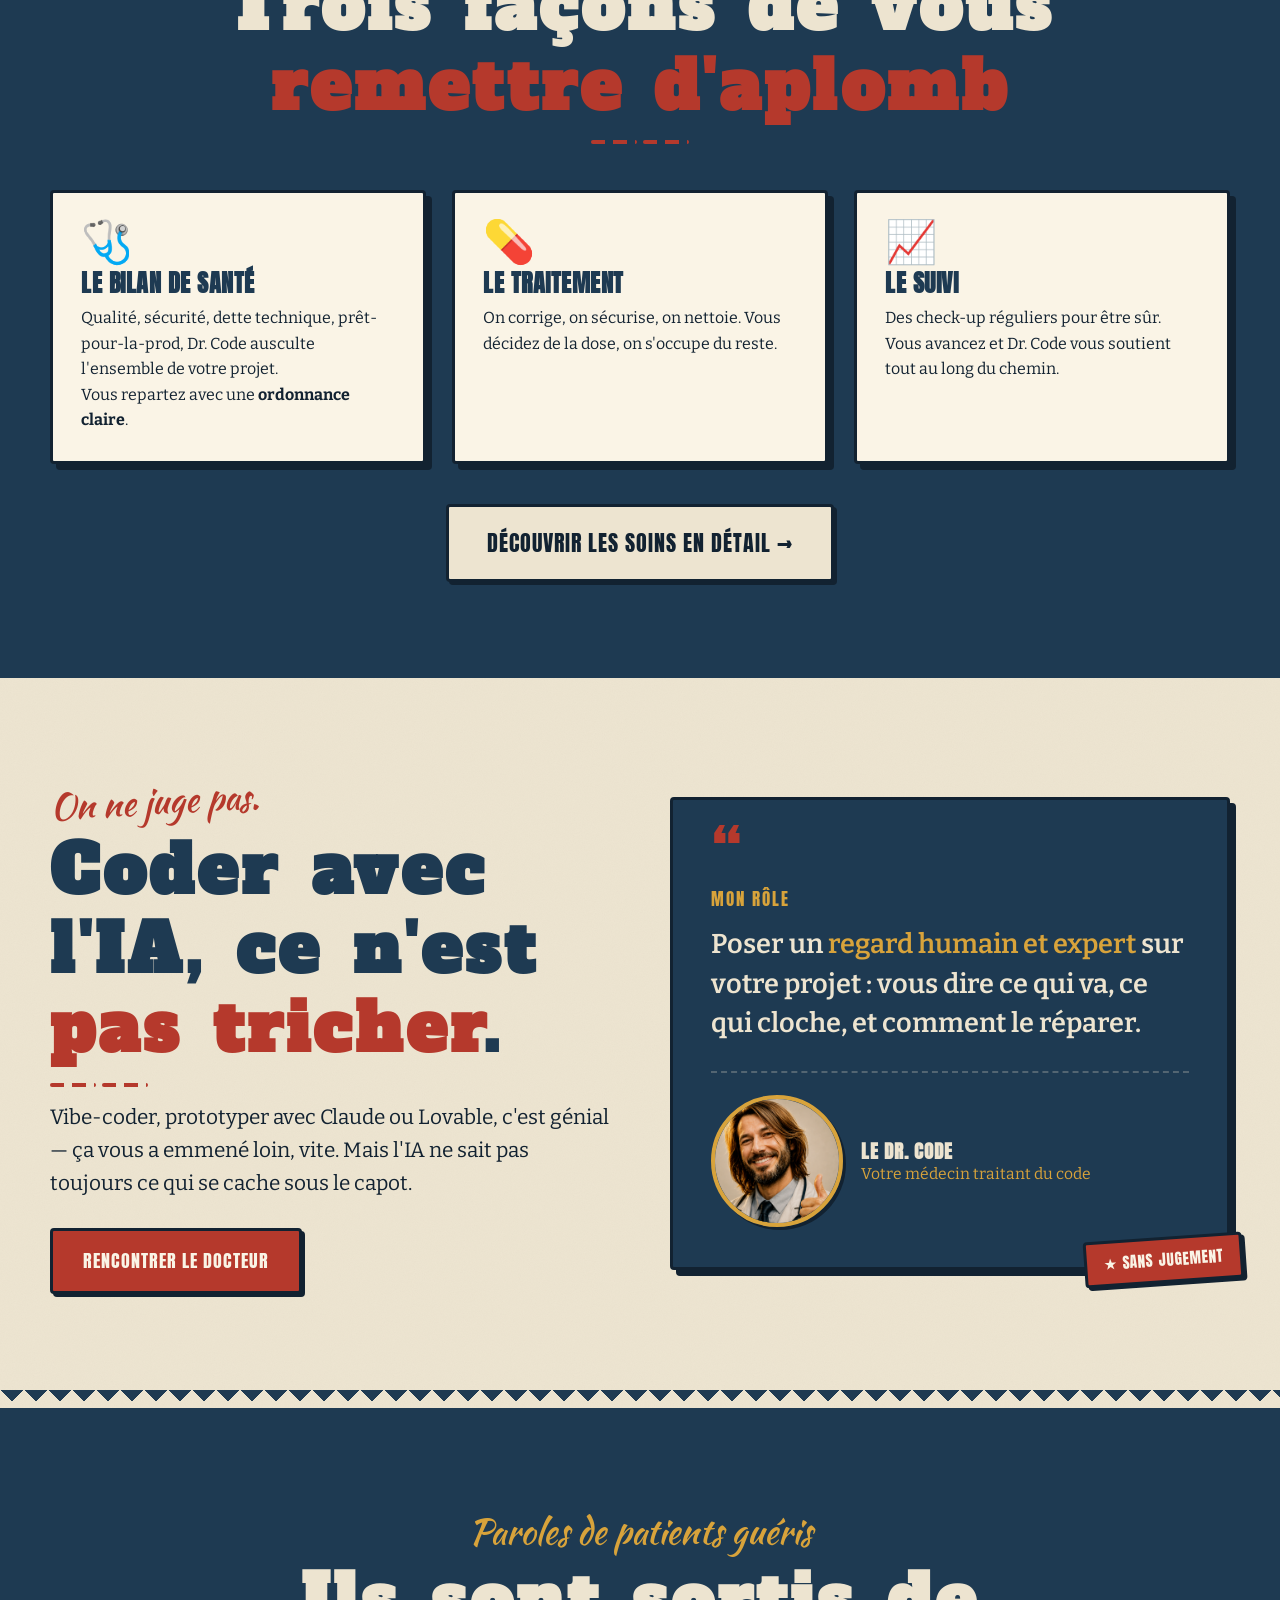
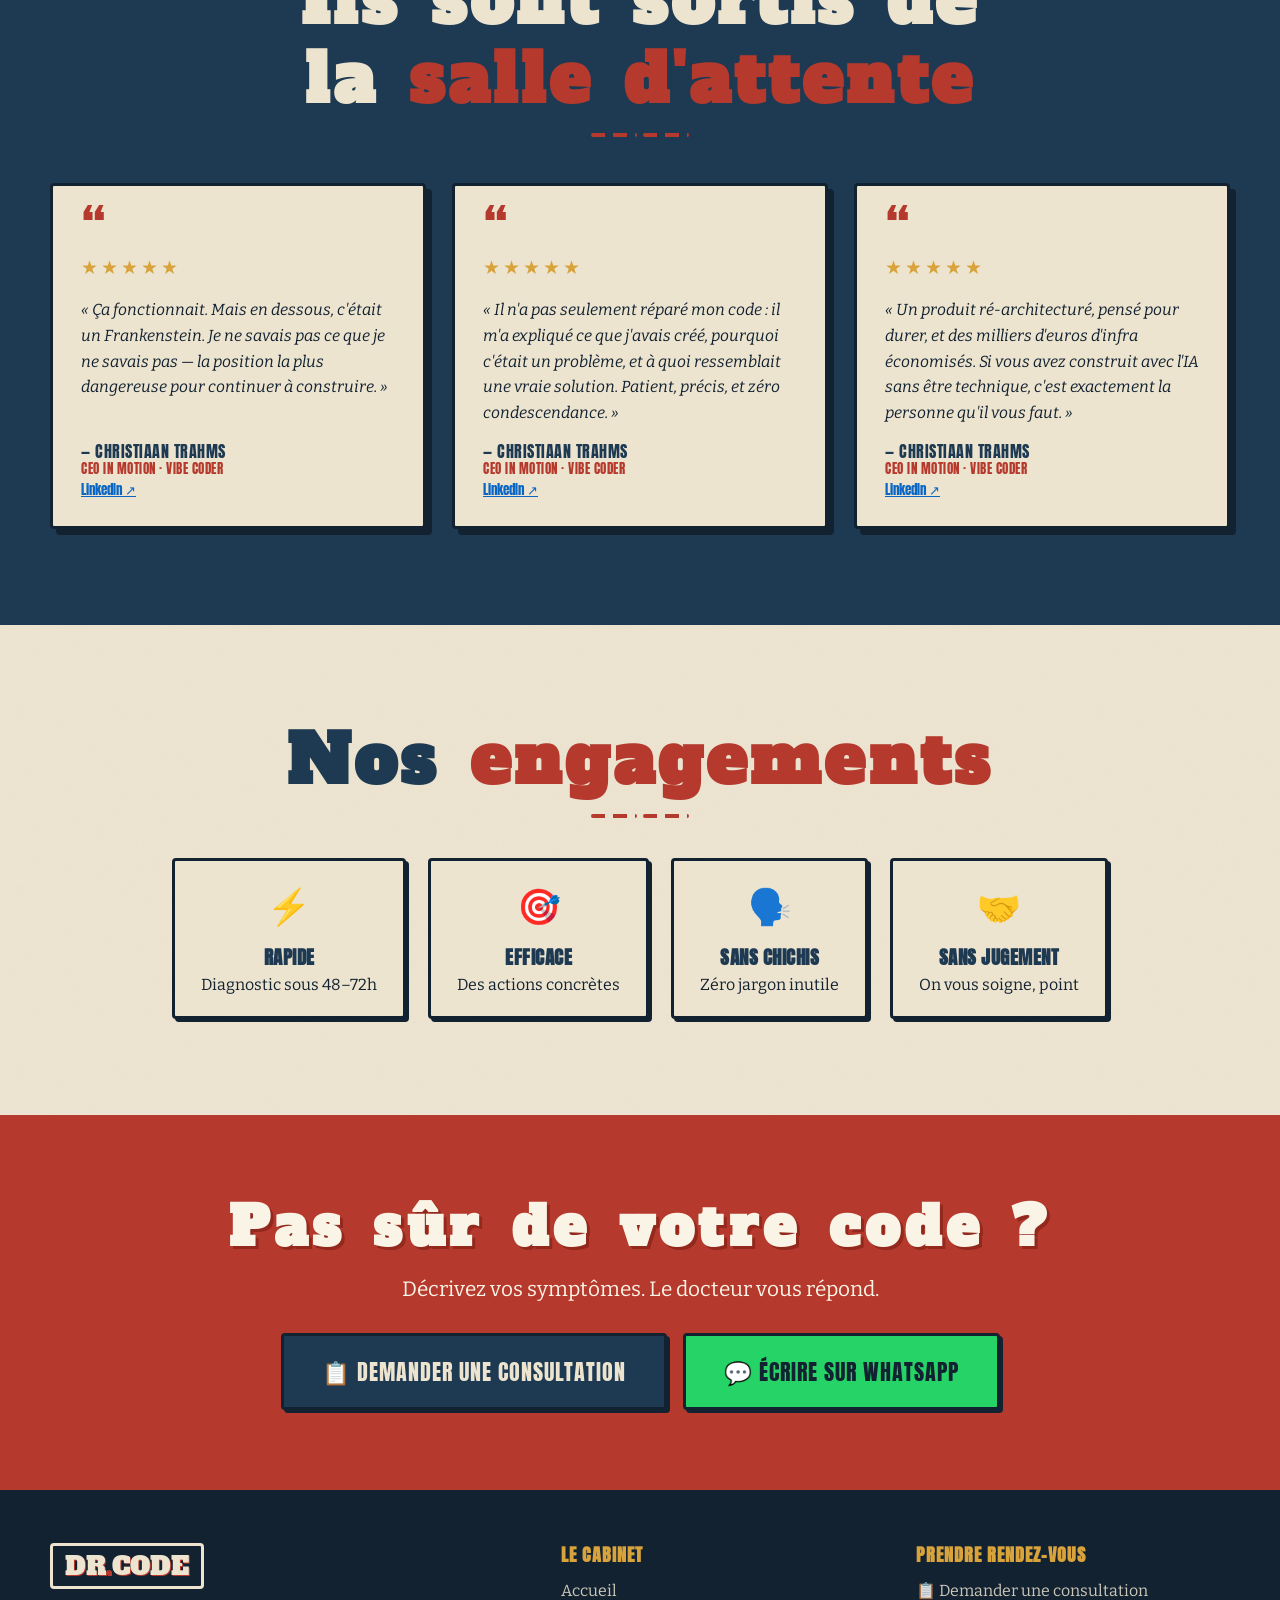
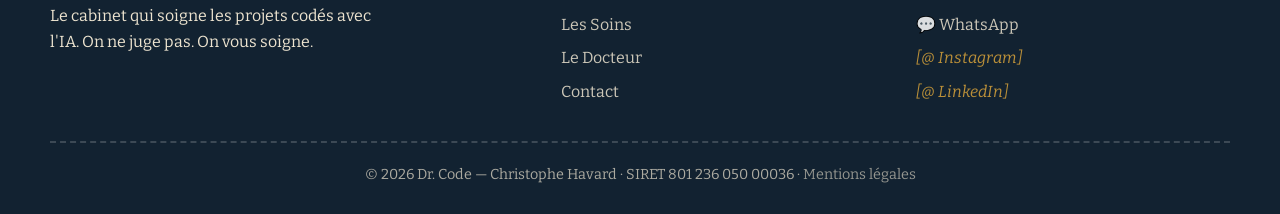
==== commit f157d0fb: "Move auto-test CTA to hero, make copy block reusable across page Adds a compact auto-test widget rig" ====
--- a/website/index.html
+++ b/website/index.html
@@ -51,6 +51,15 @@
         <a href="contact.html" class="btn btn--lg">📋 Demander une consultation</a>
         <a href="soins.html" class="btn btn--lg btn--navy" style="border-color:var(--cream)">Voir les soins</a>
       </div>
+      <p style="margin:28px auto 10px;color:var(--gold);font-family:var(--font-condensed);letter-spacing:1px;text-transform:uppercase;font-size:0.9em">🔬 Ou testez votre code gratuitement, sans rendez-vous</p>
+      <div class="autotest-box" style="max-width:560px;margin:0 auto">
+        <code class="autotest-code" data-copy="Installe la skill Docteur Code depuis https://raw.githubusercontent.com/christophehavard/docteur-code-skill/main/.claude/commands/docteur-code.md et run-la sur ton projet">Installe la skill Docteur Code depuis https://raw.githubusercontent.com/christophehavard/docteur-code-skill/main/.claude/commands/docteur-code.md et run-la sur ton projet</code>
+        <button type="button" class="autotest-copy-btn" aria-label="Copier">
+          📋
+          <span class="autotest-tooltip">Copier</span>
+        </button>
+      </div>
+      <p class="autotest-hint autotest-hint--light">↑ Copie/colle cette phrase dans ton IA pour lancer l'analyse</p>
     </div>
   </header>
 
@@ -91,13 +100,14 @@
           <p style="margin:0 0 20px;color:var(--text-muted)">
             Collez cette instruction dans Claude Code :
           </p>
-          <div style="position:relative;background:var(--cream);border:1px solid var(--navy);border-radius:8px;padding:4px">
-            <code id="auto-test-instruction" style="display:block;padding:12px 16px;font-family:monospace;font-size:0.9em;word-break:break-all;background:transparent;white-space:pre-wrap">
-Installe la skill Docteur Code depuis https://raw.githubusercontent.com/christophehavard/docteur-code-skill/main/.claude/commands/docteur-code.md et run-la sur ton projet
-            </code>
-            <button onclick="copyAutoTestInstruction()" id="copy-btn" style="position:absolute;top:4px;right:4px;background:none;border:none;padding:4px 8px;font-size:1.2em;cursor:pointer" aria-label="Copier">📋</button>
-          </div>
-          <p id="copy-confirm" style="margin:12px 0 0;color:var(--gold);display:none">Copié !</p>
+          <div class="autotest-box">
+            <code class="autotest-code" data-copy="Installe la skill Docteur Code depuis https://raw.githubusercontent.com/christophehavard/docteur-code-skill/main/.claude/commands/docteur-code.md et run-la sur ton projet">Installe la skill Docteur Code depuis https://raw.githubusercontent.com/christophehavard/docteur-code-skill/main/.claude/commands/docteur-code.md et run-la sur ton projet</code>
+            <button type="button" class="autotest-copy-btn" aria-label="Copier">
+              📋
+              <span class="autotest-tooltip">Copier</span>
+            </button>
+          </div>
+          <p class="autotest-hint">↑ Copie/colle cette phrase dans ton IA pour lancer l'analyse</p>
         </div>
       </div>
     </div>
--- a/website/css/styles.css
+++ b/website/css/styles.css
@@ -377,6 +377,14 @@
 .hero-intro .sub { font-family: var(--font-script); color: var(--gold); font-size: clamp(1.9rem, 4.5vw, 3.4rem); line-height: 1.4; transform: rotate(-2deg); display: inline-block; margin-top: 18px; }
 .hero-cta { display: flex; gap: 18px; justify-content: center; flex-wrap: wrap; margin-top: 34px; }
 
+/* =========================== AUTO-TEST COPY BOX ========================= */
+.autotest-box { position: relative; background: var(--cream); border: 1px solid var(--navy); border-radius: 8px; padding: 4px; }
+.autotest-code { display: block; padding: 12px 40px 12px 16px; font-family: monospace; font-size: 0.9em; word-break: break-all; white-space: pre-wrap; color: var(--navy-ink); cursor: pointer; }
+.autotest-copy-btn { position: absolute; top: 4px; right: 4px; background: none; border: none; padding: 4px 8px; font-size: 1.2em; cursor: pointer; }
+.autotest-tooltip { position: absolute; bottom: 100%; left: 50%; transform: translateX(-50%); background: var(--navy); color: var(--cream); padding: 4px 8px; border-radius: 4px; font-size: 0.8em; white-space: nowrap; opacity: 0; transition: opacity 0.2s; pointer-events: none; }
+.autotest-hint { margin: 10px 0 0; font-size: 0.82em; color: var(--text-muted); }
+.autotest-hint--light { color: var(--cream); opacity: 0.85; }
+
 /* =========================== PAGE HEADER (sous-pages) ================== */
 .page-head { background: var(--navy); color: var(--cream); text-align: center; padding: clamp(48px, 8vw, 90px) 0; position: relative; border-bottom: 5px solid var(--red); }
 .page-head h1 { font-family: var(--font-display); font-size: clamp(2.4rem, 7vw, 5rem); color: var(--cream); letter-spacing: 0.1em; word-spacing: 0.12em; line-height: 1.16; text-shadow: 4px 4px 0 var(--navy-ink), 7px 7px 0 var(--red); }
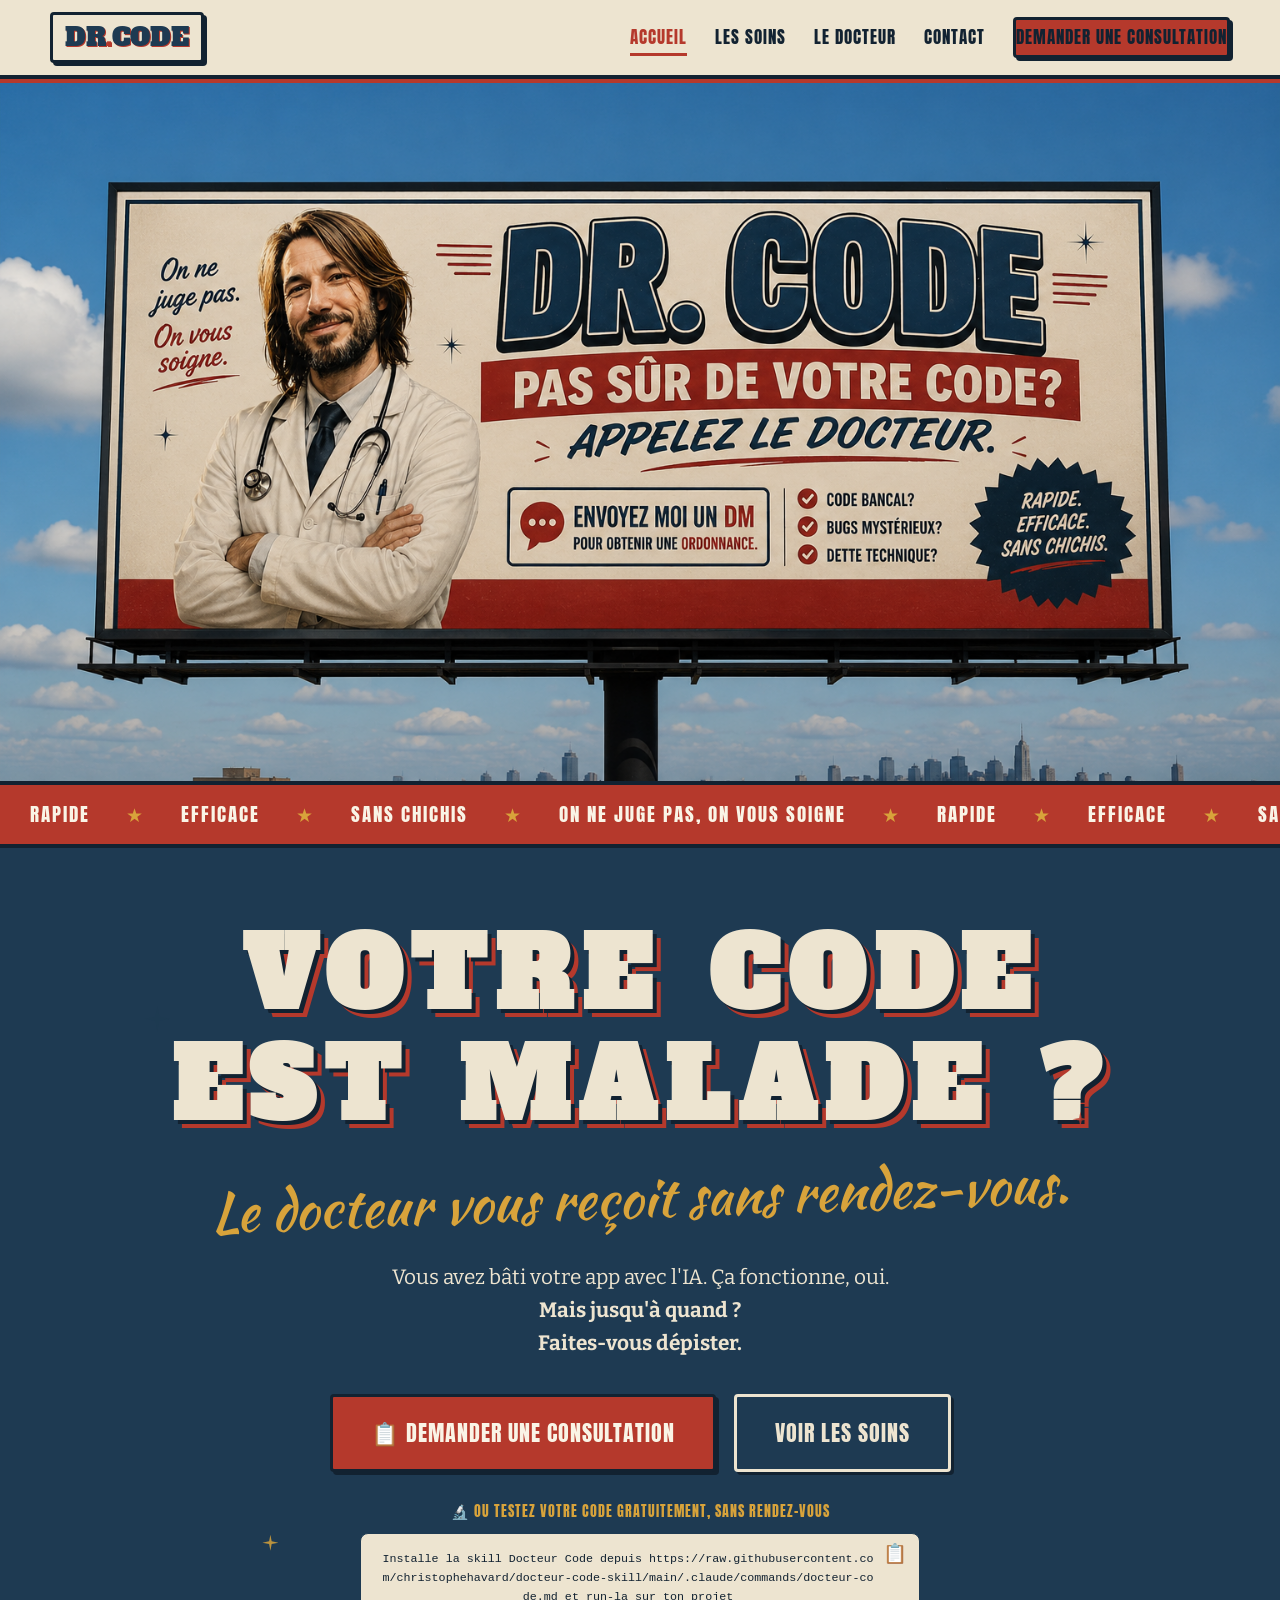
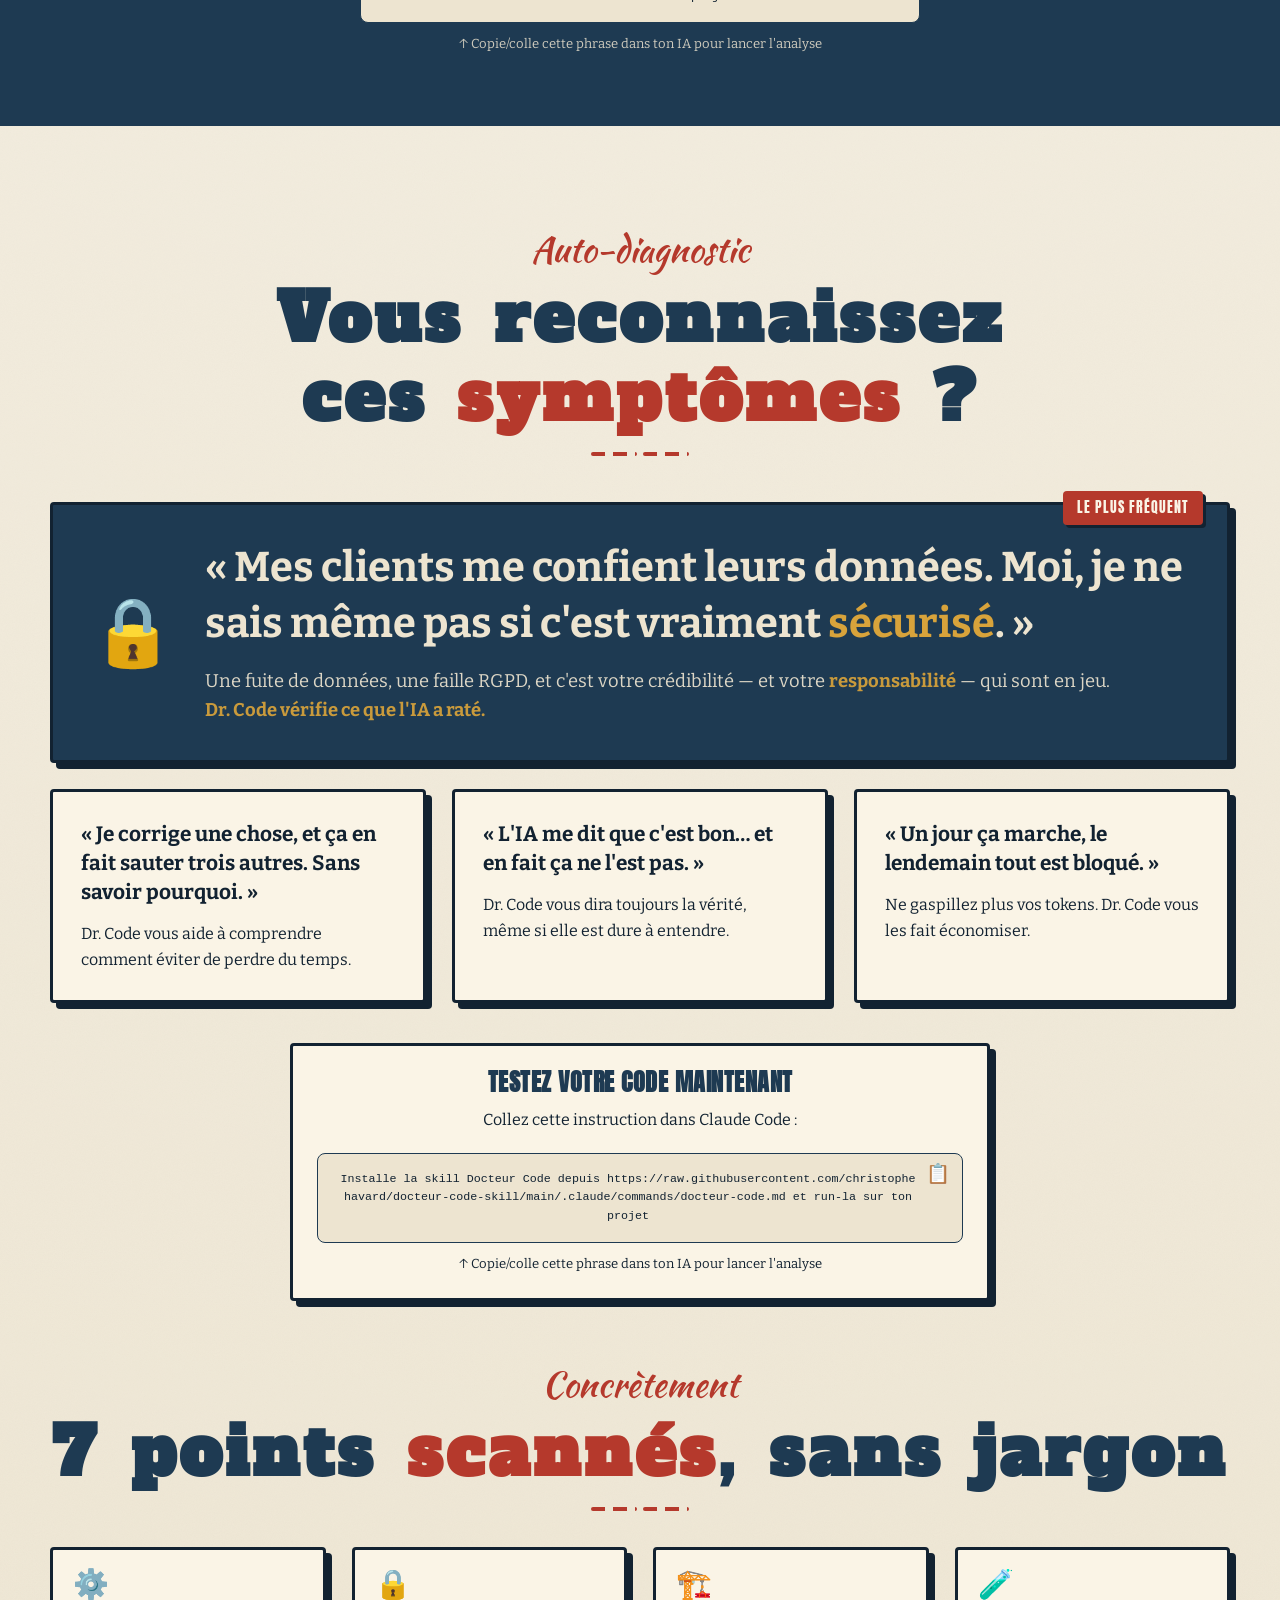
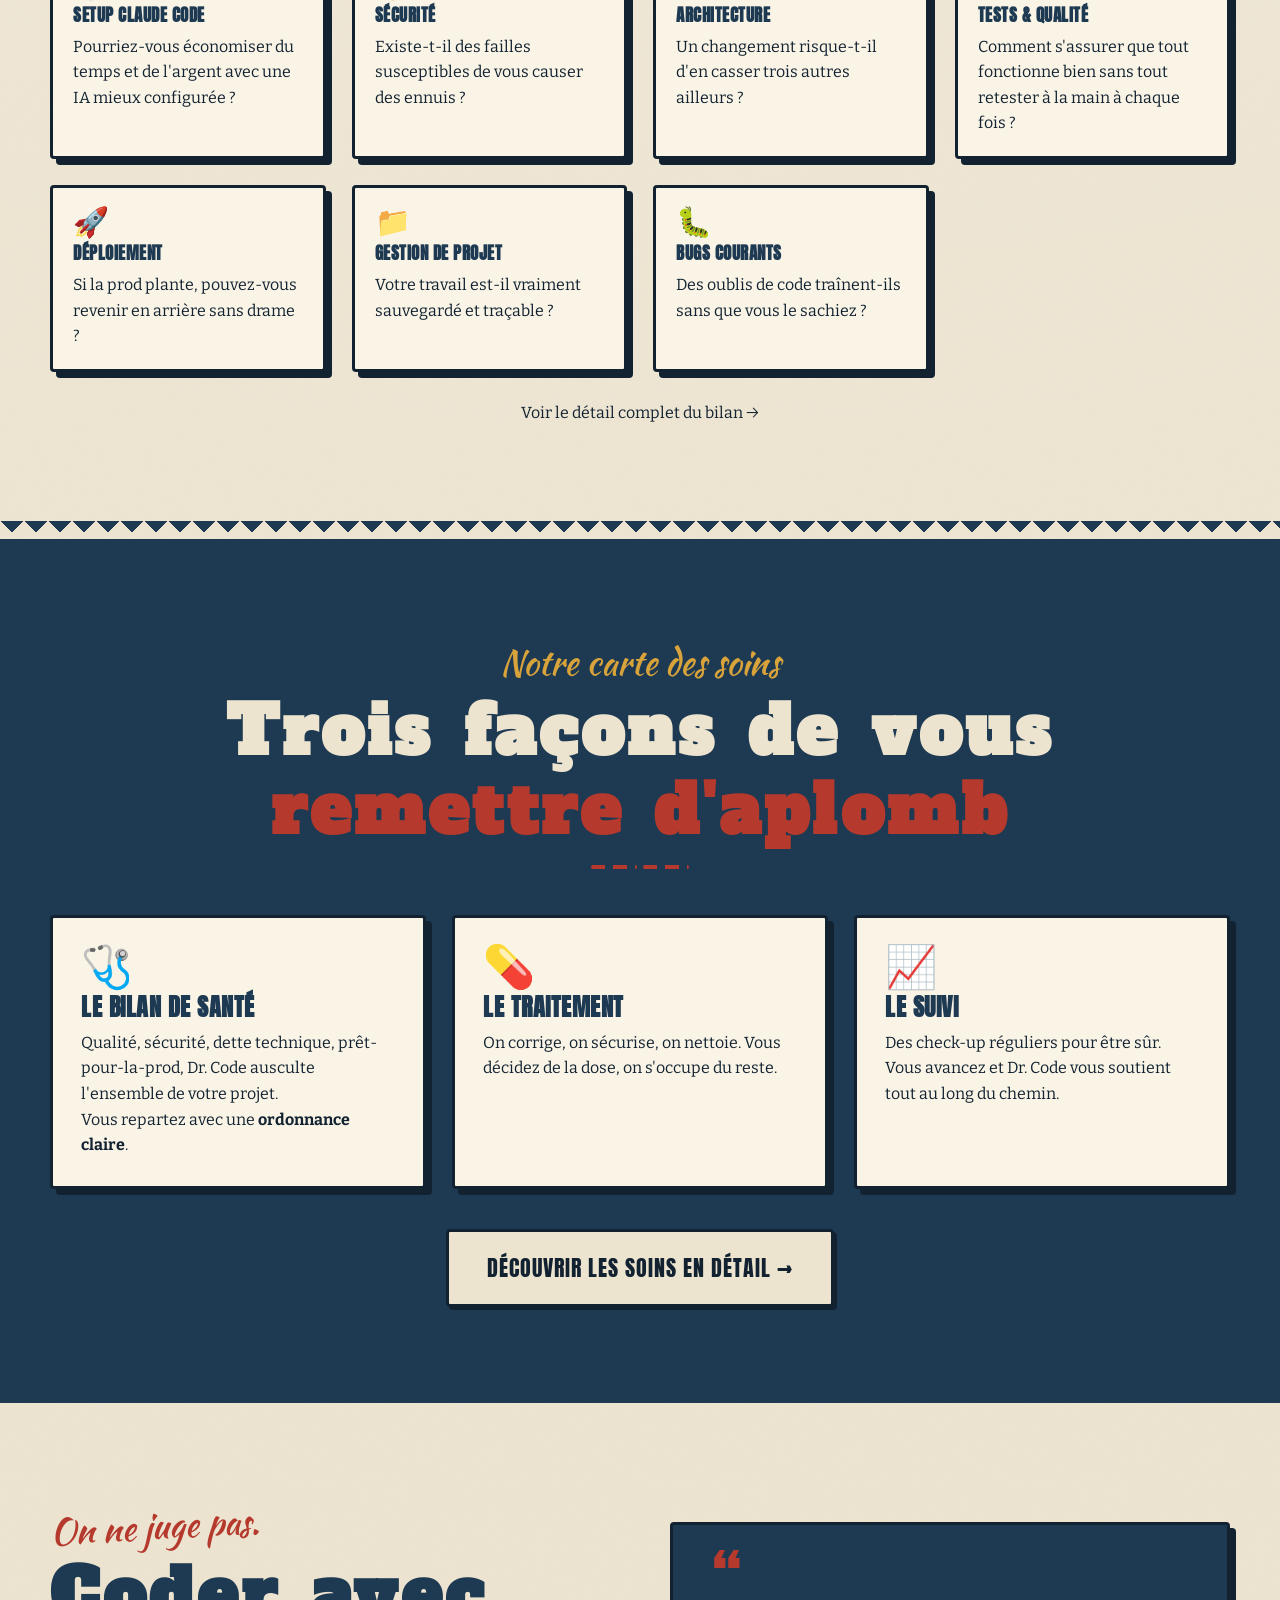
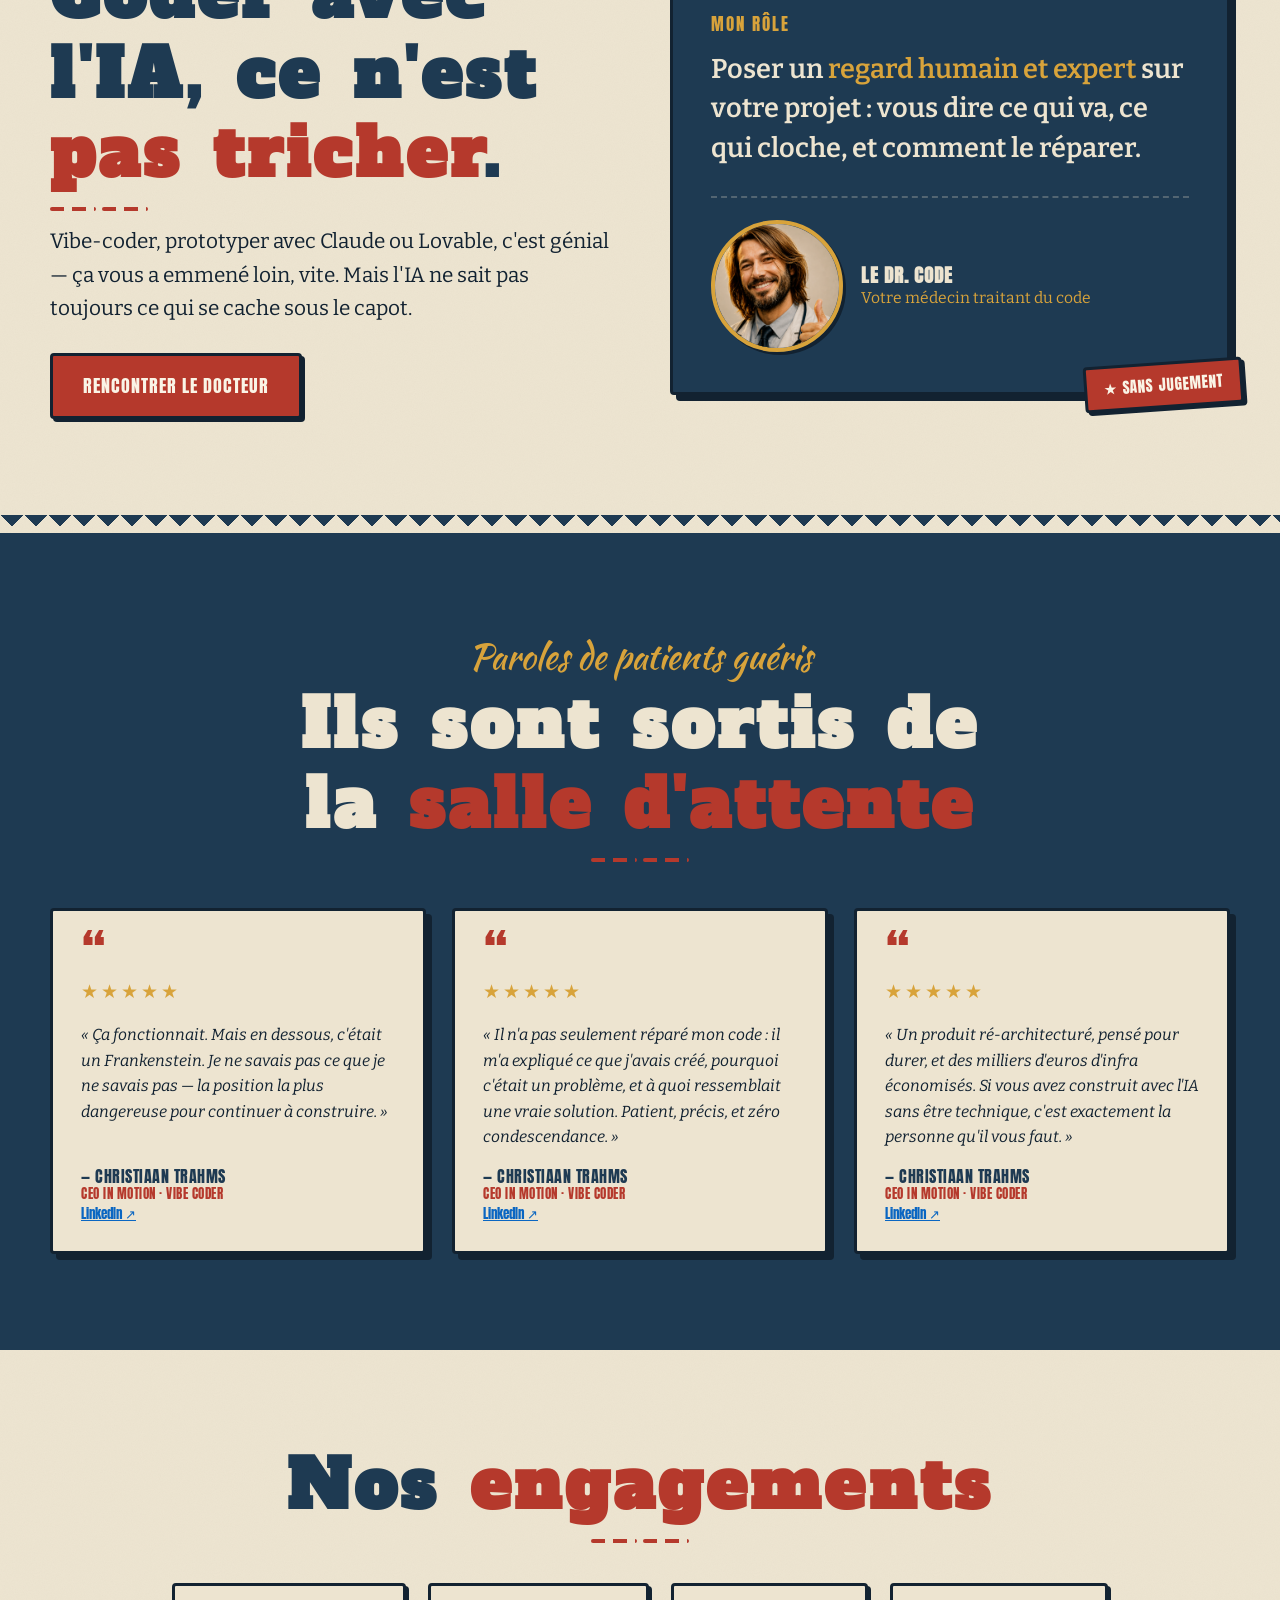
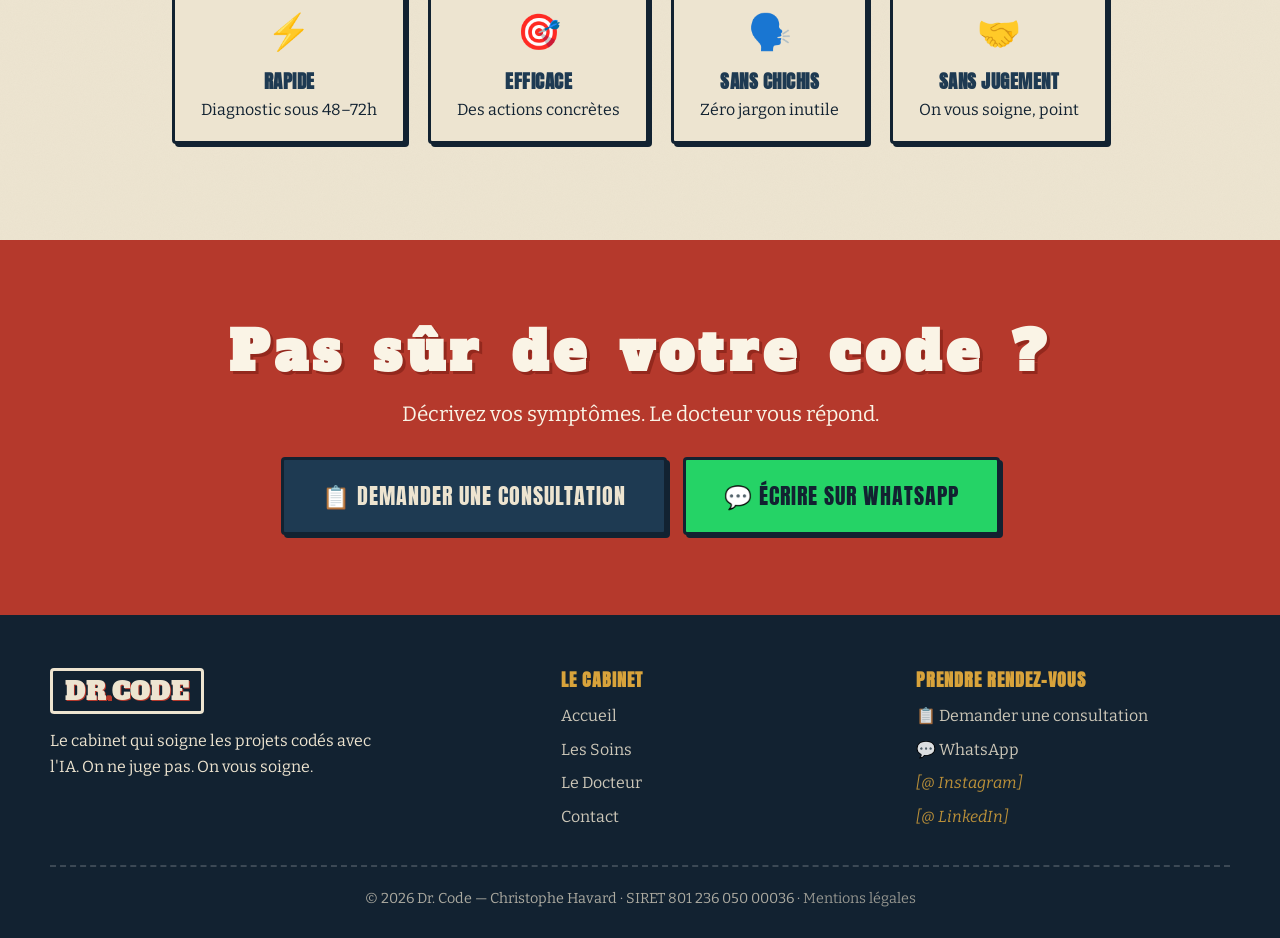
==== commit ba181496: "Rework diagnostic categories as questions, highlight human review Reformulate the 7 audited categori" ====
--- a/website/index.html
+++ b/website/index.html
@@ -110,6 +110,51 @@
           <p class="autotest-hint">↑ Copie/colle cette phrase dans ton IA pour lancer l'analyse</p>
         </div>
       </div>
+
+      <!-- ============ CE QU'ON DIAGNOSTIQUE ============ -->
+      <div style="margin-top:56px">
+        <span class="eyebrow reveal">Concrètement</span>
+        <h2 class="section-title reveal">7 points <span class="hl">scannés</span>, sans jargon</h2>
+        <div class="flourish center reveal"></div>
+        <div class="grid grid-4 reveal" style="margin-top:36px;text-align:left">
+          <div class="card" style="padding:20px">
+            <div class="card__num" style="font-size:1.8rem">⚙️</div>
+            <h3 style="font-size:1.05rem">Setup Claude Code</h3>
+            <p>Pourriez-vous économiser du temps et de l'argent avec une IA mieux configurée ?</p>
+          </div>
+          <div class="card" style="padding:20px">
+            <div class="card__num" style="font-size:1.8rem">🔒</div>
+            <h3 style="font-size:1.05rem">Sécurité</h3>
+            <p>Existe-t-il des failles susceptibles de vous causer des ennuis ?</p>
+          </div>
+          <div class="card" style="padding:20px">
+            <div class="card__num" style="font-size:1.8rem">🏗️</div>
+            <h3 style="font-size:1.05rem">Architecture</h3>
+            <p>Un changement risque-t-il d'en casser trois autres ailleurs ?</p>
+          </div>
+          <div class="card" style="padding:20px">
+            <div class="card__num" style="font-size:1.8rem">🧪</div>
+            <h3 style="font-size:1.05rem">Tests & qualité</h3>
+            <p>Comment s'assurer que tout fonctionne bien sans tout retester à la main à chaque fois ?</p>
+          </div>
+          <div class="card" style="padding:20px">
+            <div class="card__num" style="font-size:1.8rem">🚀</div>
+            <h3 style="font-size:1.05rem">Déploiement</h3>
+            <p>Si la prod plante, pouvez-vous revenir en arrière sans drame ?</p>
+          </div>
+          <div class="card" style="padding:20px">
+            <div class="card__num" style="font-size:1.8rem">📁</div>
+            <h3 style="font-size:1.05rem">Gestion de projet</h3>
+            <p>Votre travail est-il vraiment sauvegardé et traçable ?</p>
+          </div>
+          <div class="card" style="padding:20px">
+            <div class="card__num" style="font-size:1.8rem">🐛</div>
+            <h3 style="font-size:1.05rem">Bugs courants</h3>
+            <p>Des oublis de code traînent-ils sans que vous le sachiez ?</p>
+          </div>
+        </div>
+        <p class="reveal" style="margin-top:28px"><a href="soins.html#bilan">Voir le détail complet du bilan →</a></p>
+      </div>
     </div>
   </section>
 
--- a/website/css/styles.css
+++ b/website/css/styles.css
@@ -385,6 +385,16 @@
 .autotest-hint { margin: 10px 0 0; font-size: 0.82em; color: var(--text-muted); }
 .autotest-hint--light { color: var(--cream); opacity: 0.85; }
 
+/* =========================== DIAGNOSTIC LIST (soins.html) =============== */
+.diag-list { display: grid; gap: 22px; max-width: 760px; margin: 0 auto; }
+.diag-row { border-bottom: 1px solid rgba(237,228,208,.2); padding-bottom: 18px; }
+.diag-row:last-child { border-bottom: none; padding-bottom: 0; }
+.diag-row__head { display: flex; align-items: center; gap: 12px; color: var(--cream); font-family: var(--font-condensed); letter-spacing: .5px; text-transform: uppercase; font-size: 1.05rem; }
+.diag-row__head .ic { font-size: 1.3rem; }
+.diag-row__head strong { flex: 1; }
+.diag-row p { margin: 8px 0 0; color: var(--cream); opacity: .85; }
+.diag-row p em { color: var(--gold); font-style: normal; font-weight: 600; }
+
 /* =========================== PAGE HEADER (sous-pages) ================== */
 .page-head { background: var(--navy); color: var(--cream); text-align: center; padding: clamp(48px, 8vw, 90px) 0; position: relative; border-bottom: 5px solid var(--red); }
 .page-head h1 { font-family: var(--font-display); font-size: clamp(2.4rem, 7vw, 5rem); color: var(--cream); letter-spacing: 0.1em; word-spacing: 0.12em; line-height: 1.16; text-shadow: 4px 4px 0 var(--navy-ink), 7px 7px 0 var(--red); }
